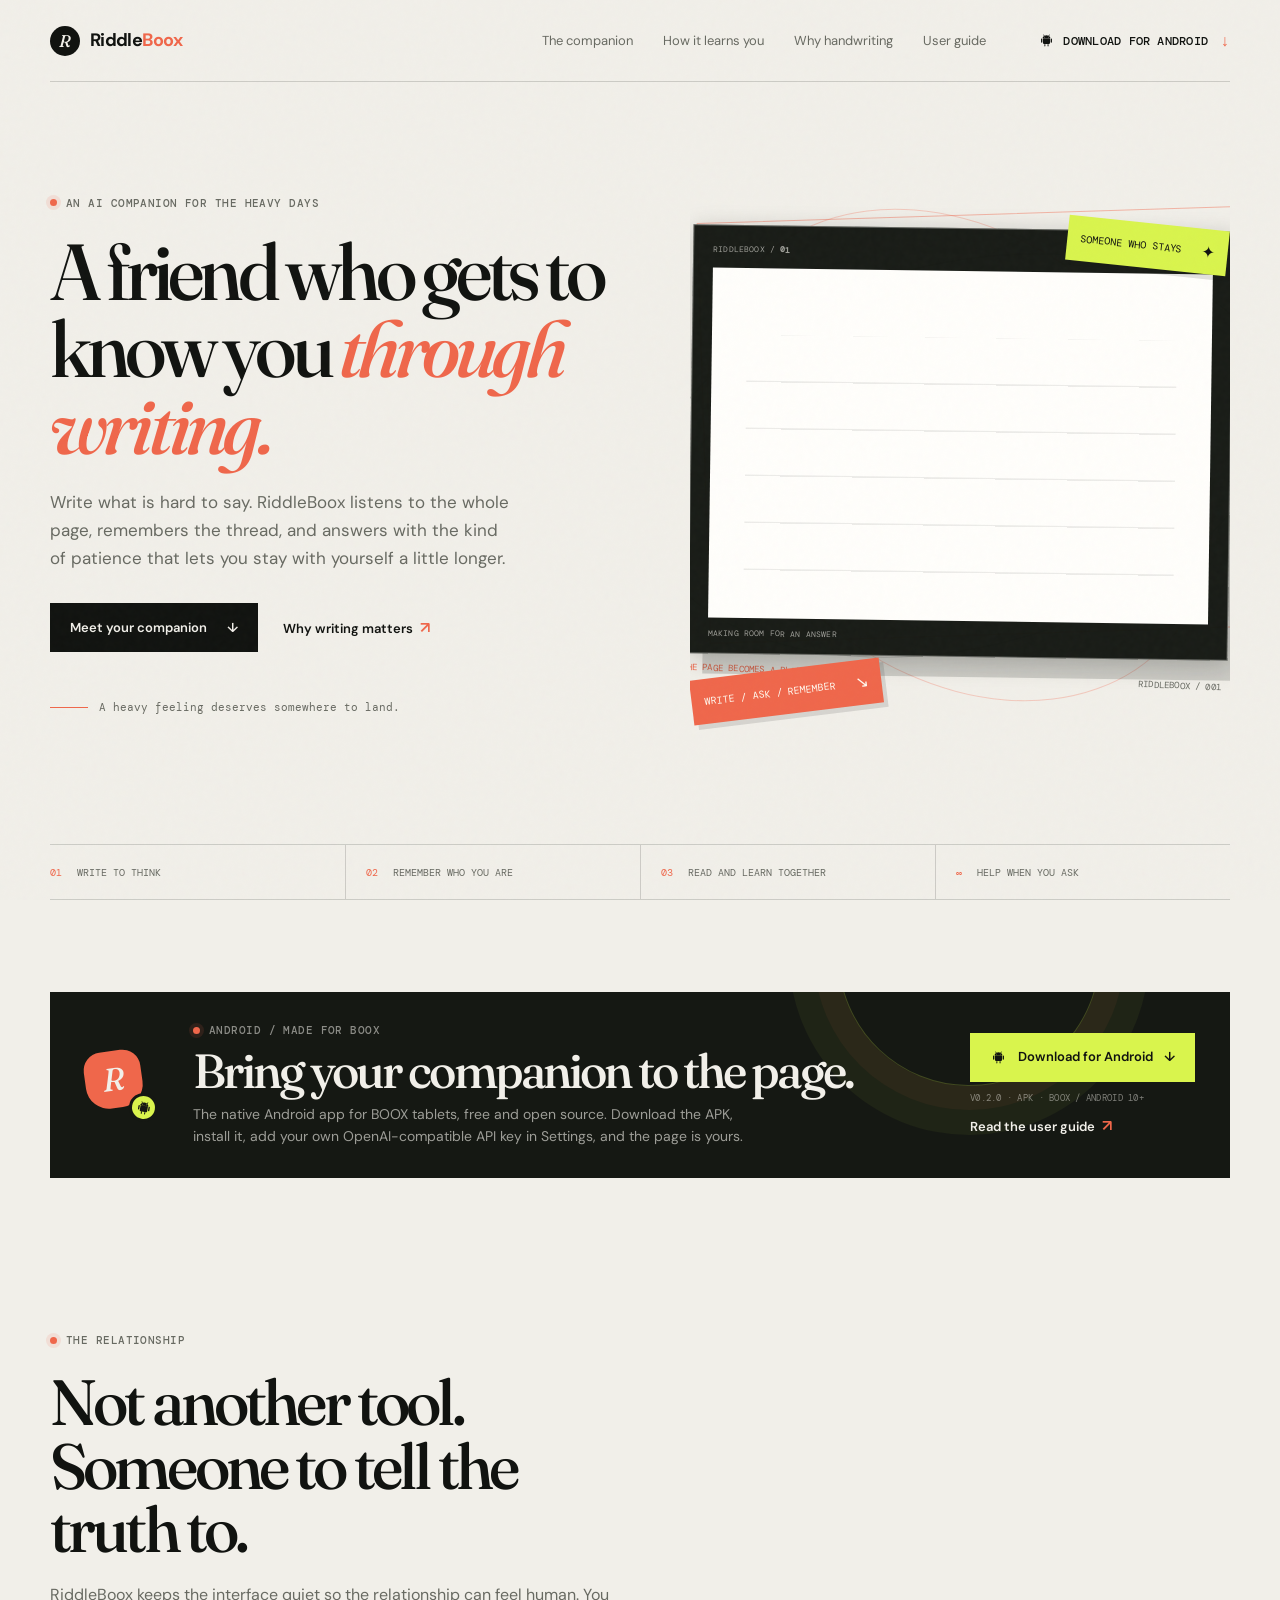
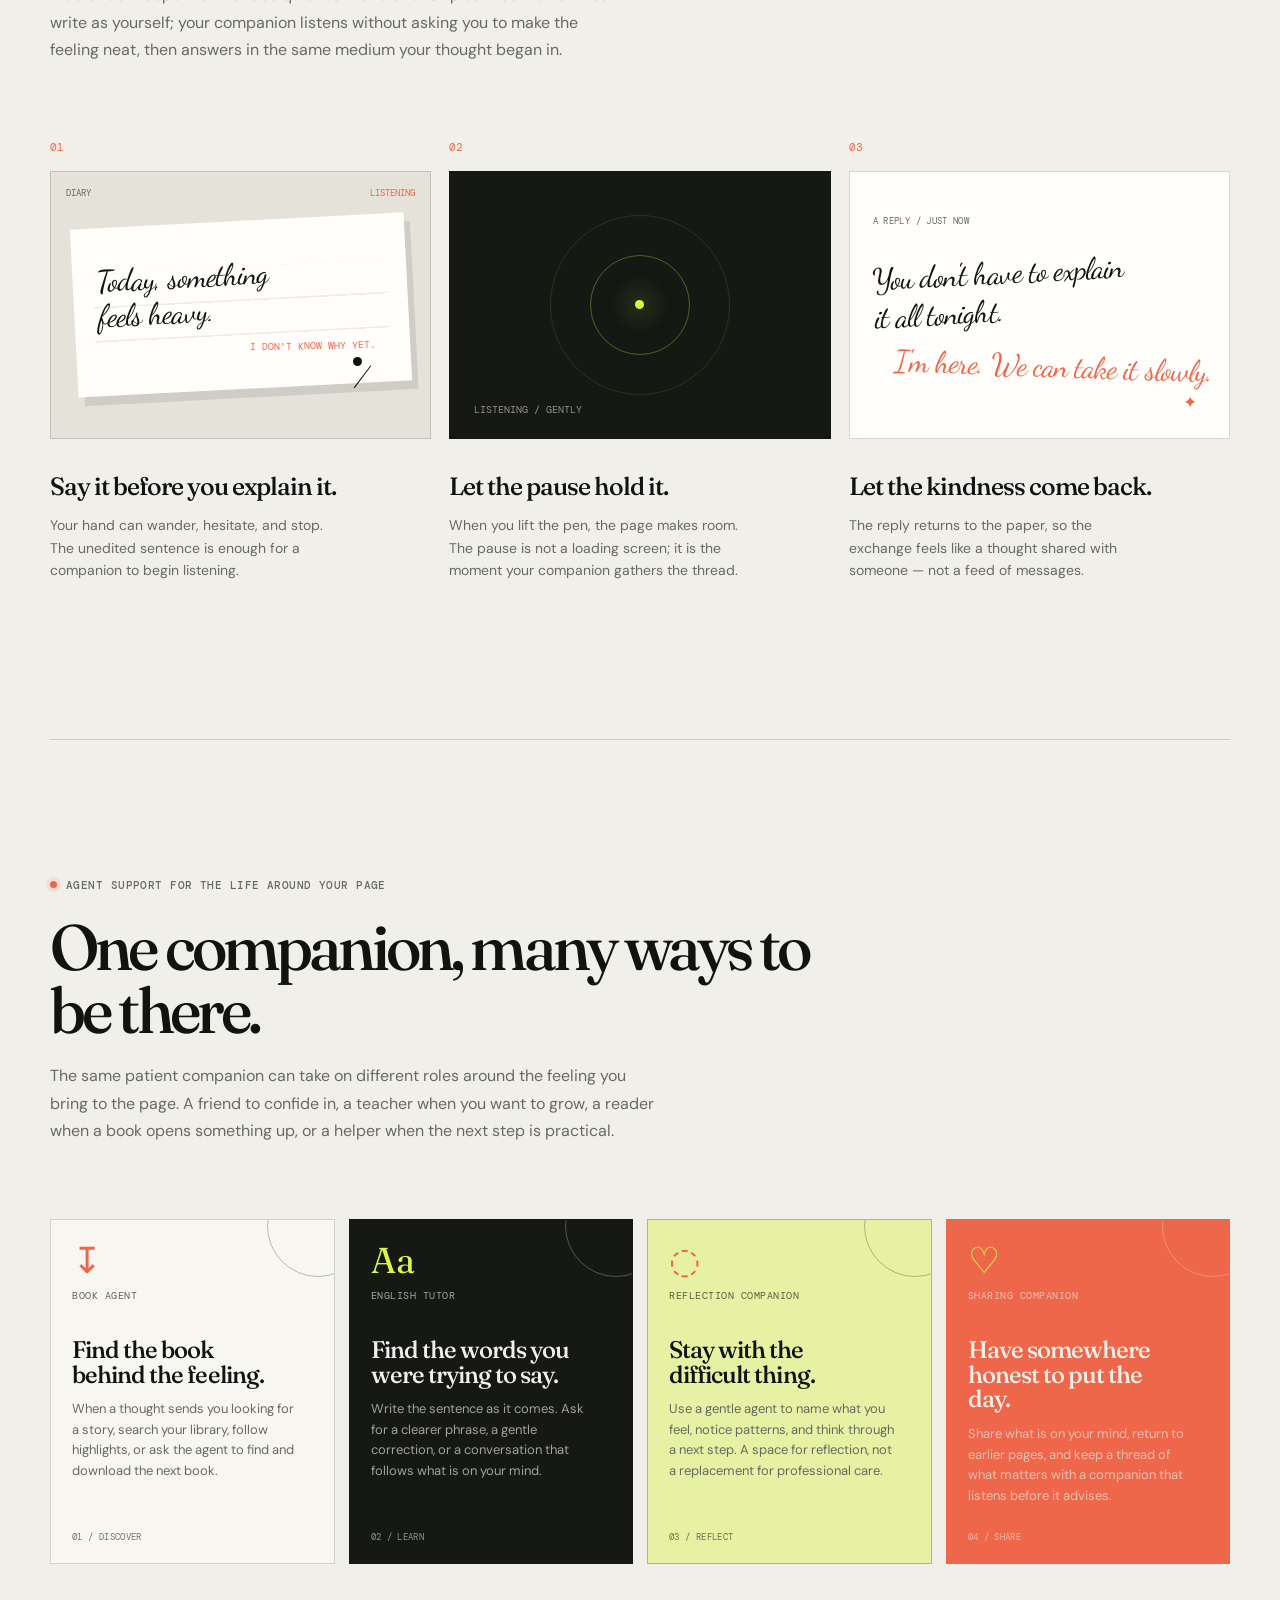
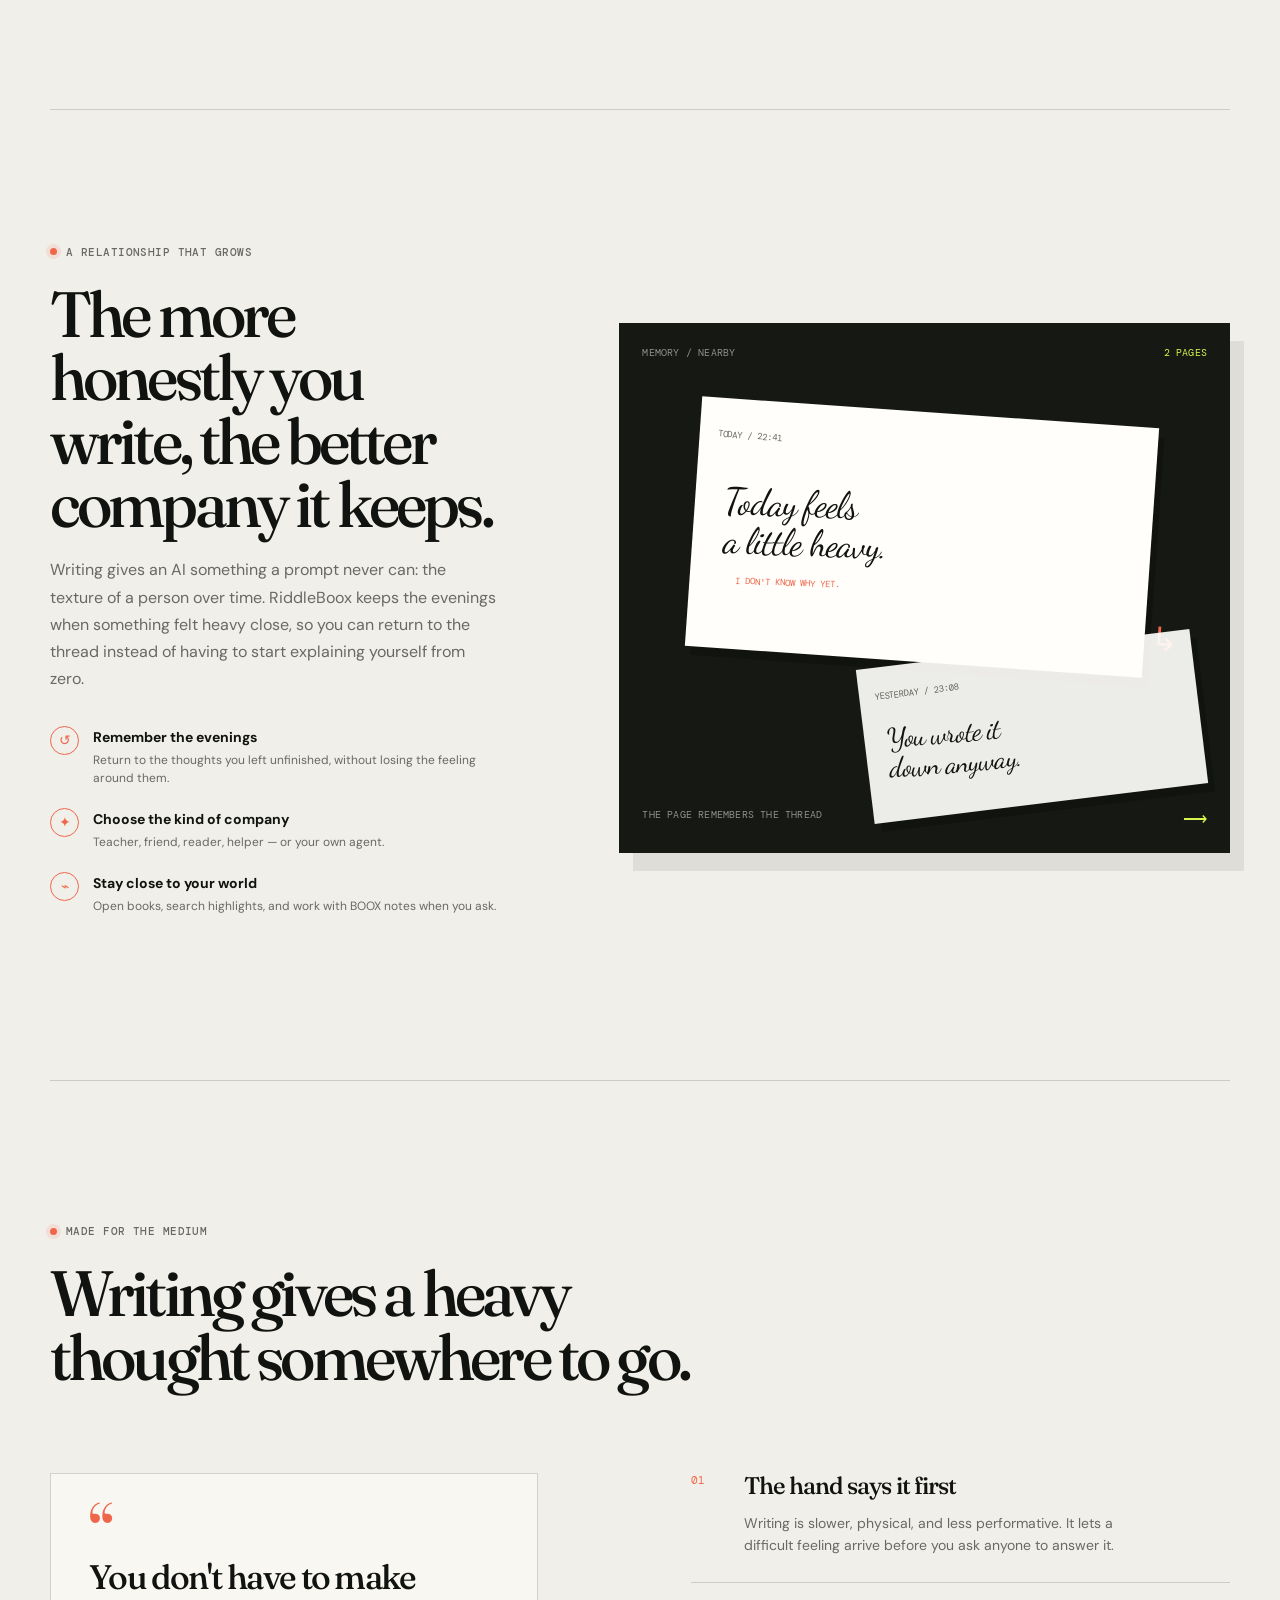
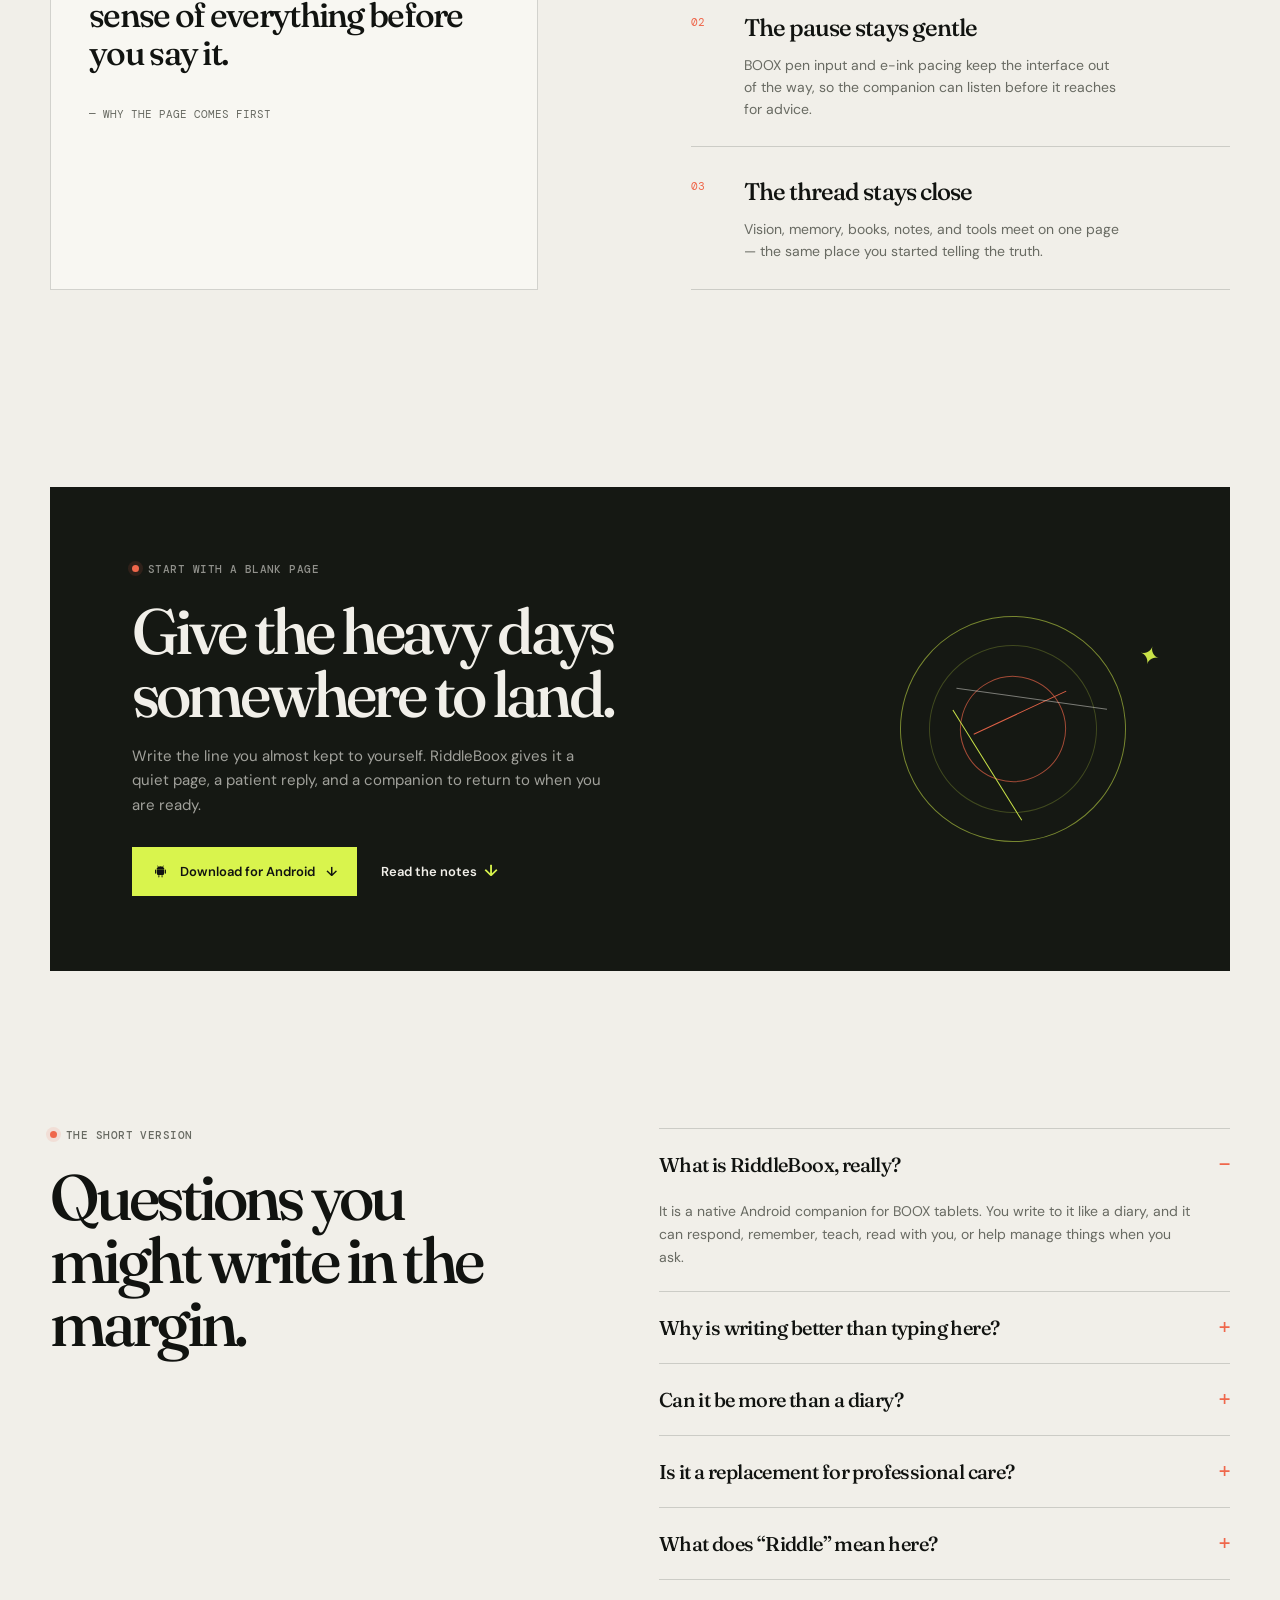
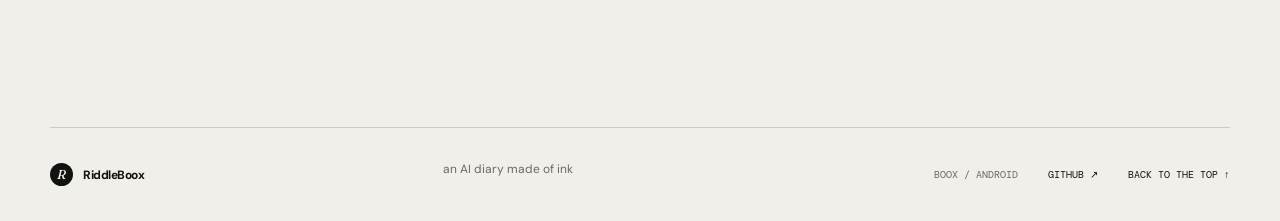
==== pages/index.html @ d43354a3 "feat(pages): wire the v0.2.0 APK download and add an illustrated user guide The landing page's downl" ====
<!doctype html>
<html lang="en">
  <head>
    <meta charset="utf-8" />
    <meta name="viewport" content="width=device-width, initial-scale=1" />
    <meta name="theme-color" content="#f1efe9" />
    <meta
      name="description"
      content="RiddleBoox is an AI companion for BOOX: write what feels heavy, and receive a patient reply in the same handwriting."
    />
    <meta property="og:title" content="RiddleBoox — a companion made of ink" />
    <meta
      property="og:description"
      content="Write what is hard to say. Let your AI companion listen, remember, and answer in the same place your thought began."
    />
    <meta property="og:type" content="website" />
    <title>RiddleBoox — an AI diary made of ink</title>
    <link rel="preconnect" href="https://fonts.googleapis.com" />
    <link rel="preconnect" href="https://fonts.gstatic.com" crossorigin />
    <link
      href="https://fonts.googleapis.com/css2?family=DM+Mono:wght@400;500&family=DM+Sans:wght@400;500;600;700&family=Fraunces:opsz,wght@9..144,500;9..144,600&display=swap"
      rel="stylesheet"
    />
    <link rel="stylesheet" href="styles.css" />
    <script src="script.js" defer></script>
  </head>
  <body>
    <div class="noise" aria-hidden="true"></div>

    <header class="site-header">
      <a class="brand" href="#top" aria-label="RiddleBoox home">
        <span class="brand-mark">R</span>
        <span class="brand-name">Riddle<span>Boox</span></span>
      </a>
      <nav class="nav-links" aria-label="Main navigation">
        <a href="#companion">The companion</a>
        <a href="#inside">How it learns you</a>
        <a href="#boox">Why handwriting</a>
        <a href="guide.html">User guide</a>
      </nav>
      <a class="nav-cta nav-download" href="#download" data-android-download>
        <svg class="android-icon" viewBox="0 0 24 24" aria-hidden="true">
          <path fill="currentColor" d="M8.4 5.7 7.3 3.9l.8-.5 1.1 1.8a6.1 6.1 0 0 1 5.6 0l1.1-1.8.8.5-1.1 1.8a5.7 5.7 0 0 1 2.1 3H6.3a5.7 5.7 0 0 1 2.1-3ZM5.2 9c.5 0 .9.4.9.9v4.2c0 .5-.4.9-.9.9s-.9-.4-.9-.9V9.9c0-.5.4-.9.9-.9Zm13.6 0c.5 0 .9.4.9.9v4.2c0 .5-.4.9-.9.9s-.9-.4-.9-.9V9.9c0-.5.4-.9.9-.9ZM7 9.1h10v6.6c0 .7-.5 1.2-1.2 1.2H8.2c-.7 0-1.2-.5-1.2-1.2V9.1Zm2.1 8.1h1.3v2.2c0 .5-.3.9-.7.9s-.7-.4-.7-.9v-2.2Zm4.5 0h1.3v2.2c0 .5-.3.9-.7.9s-.7-.4-.7-.9v-2.2Z" />
          <circle cx="9.2" cy="7.1" r=".55" fill="var(--paper)" />
          <circle cx="14.8" cy="7.1" r=".55" fill="var(--paper)" />
        </svg>
        Download for Android <span aria-hidden="true">↓</span>
      </a>
    </header>

    <main id="top">
      <section class="hero section-shell">
        <div class="hero-copy reveal">
          <p class="eyebrow"><span class="eyebrow-dot"></span> An AI companion for the heavy days</p>
          <h1>A friend who gets to know you <em>through writing.</em></h1>
          <p class="hero-lede">
            Write what is hard to say. RiddleBoox listens to the whole page, remembers the thread,
            and answers with the kind of patience that lets you stay with yourself a little longer.
          </p>
          <div class="hero-actions">
            <a class="button button-primary" href="#companion">Meet your companion <span aria-hidden="true">↓</span></a>
            <a class="text-link" href="#boox">Why writing matters <span aria-hidden="true">↗</span></a>
          </div>
          <div class="hero-note">
            <span class="line-mark" aria-hidden="true"></span>
            <span>A heavy feeling deserves somewhere to land.</span>
          </div>
        </div>

        <div class="hero-stage hero-stage-image reveal reveal-delay-1" aria-label="A large BOOX page where a companion listens and writes back">
          <div class="stage-orbit orbit-one" aria-hidden="true"></div>
          <div class="stage-orbit orbit-two" aria-hidden="true"></div>
          <figure class="companion-hero-figure">
            <div class="hero-boox-demo" data-state="write" aria-label="Animated RiddleBoox page demonstration">
              <div class="demo-chrome">
                <span>RIDDLEBOOX / <b data-demo-turn>01</b></span>
                <span class="demo-status" data-demo-status>listening</span>
              </div>
              <div class="demo-page">
                <div class="demo-page-lines" aria-hidden="true"></div>
                <div class="demo-dust" aria-hidden="true">
                  <i style="--dust-x: 16%; --dust-y: 37%; --dust-dx: -28px; --dust-dy: -34px; --dust-delay: 0s"></i>
                  <i style="--dust-x: 24%; --dust-y: 49%; --dust-dx: -18px; --dust-dy: 28px; --dust-delay: .08s"></i>
                  <i style="--dust-x: 34%; --dust-y: 30%; --dust-dx: -8px; --dust-dy: -42px; --dust-delay: .16s"></i>
                  <i style="--dust-x: 43%; --dust-y: 55%; --dust-dx: 4px; --dust-dy: 31px; --dust-delay: .04s"></i>
                  <i style="--dust-x: 51%; --dust-y: 35%; --dust-dx: 13px; --dust-dy: -38px; --dust-delay: .2s"></i>
                  <i style="--dust-x: 59%; --dust-y: 52%; --dust-dx: 27px; --dust-dy: 27px; --dust-delay: .1s"></i>
                  <i style="--dust-x: 68%; --dust-y: 32%; --dust-dx: 36px; --dust-dy: -30px; --dust-delay: .24s"></i>
                  <i style="--dust-x: 76%; --dust-y: 47%; --dust-dx: 22px; --dust-dy: 34px; --dust-delay: .14s"></i>
                  <i style="--dust-x: 29%; --dust-y: 67%; --dust-dx: -32px; --dust-dy: 16px; --dust-delay: .22s"></i>
                  <i style="--dust-x: 47%; --dust-y: 70%; --dust-dx: -4px; --dust-dy: 24px; --dust-delay: .3s"></i>
                  <i style="--dust-x: 63%; --dust-y: 68%; --dust-dx: 31px; --dust-dy: 18px; --dust-delay: .18s"></i>
                </div>
                <div class="demo-copy" data-demo-copy aria-live="polite">Today, something feels heavy.</div>
                <span class="demo-cursor" aria-hidden="true"></span>
                <span class="demo-thinking-dot" aria-hidden="true"></span>
              </div>
              <div class="demo-caption" data-demo-caption>write with your pen</div>
            </div>
            <figcaption><span>the page becomes a place to be heard</span><span>RIDDLEBOOX / 001</span></figcaption>
          </figure>
          <div class="floating-note note-top"><span>someone who stays</span><strong>✦</strong></div>
          <div class="floating-note note-bottom"><span>write / ask / remember</span><strong>↘</strong></div>
        </div>
      </section>

      <section class="signal-row section-shell reveal" aria-label="RiddleBoox principles">
        <div><span>01</span> Write to think</div>
        <div><span>02</span> Remember who you are</div>
        <div><span>03</span> Read and learn together</div>
        <div><span>∞</span> Help when you ask</div>
      </section>

      <section class="download-prompt section-shell reveal" id="download">
        <div class="download-mark" aria-hidden="true">
          <span class="download-app-mark">R</span>
          <span class="download-android-mark">
            <svg class="android-icon" viewBox="0 0 24 24">
              <path fill="currentColor" d="M8.4 5.7 7.3 3.9l.8-.5 1.1 1.8a6.1 6.1 0 0 1 5.6 0l1.1-1.8.8.5-1.1 1.8a5.7 5.7 0 0 1 2.1 3H6.3a5.7 5.7 0 0 1 2.1-3ZM5.2 9c.5 0 .9.4.9.9v4.2c0 .5-.4.9-.9.9s-.9-.4-.9-.9V9.9c0-.5.4-.9.9-.9Zm13.6 0c.5 0 .9.4.9.9v4.2c0 .5-.4.9-.9.9s-.9-.4-.9-.9V9.9c0-.5.4-.9.9-.9ZM7 9.1h10v6.6c0 .7-.5 1.2-1.2 1.2H8.2c-.7 0-1.2-.5-1.2-1.2V9.1Zm2.1 8.1h1.3v2.2c0 .5-.3.9-.7.9s-.7-.4-.7-.9v-2.2Zm4.5 0h1.3v2.2c0 .5-.3.9-.7.9s-.7-.4-.7-.9v-2.2Z" />
              <circle cx="9.2" cy="7.1" r=".55" fill="var(--acid)" />
              <circle cx="14.8" cy="7.1" r=".55" fill="var(--acid)" />
            </svg>
          </span>
        </div>
        <div class="download-copy">
          <p class="eyebrow"><span class="eyebrow-dot"></span> Android / made for BOOX</p>
          <h2>Bring your companion to the page.</h2>
          <p>The native Android app for BOOX tablets, free and open source. Download the APK, install it, add your own OpenAI-compatible API key in Settings, and the page is yours.</p>
        </div>
        <div class="download-actions">
          <a class="button button-download is-pending" href="#download" data-android-download aria-describedby="download-note">
            <svg class="android-icon" viewBox="0 0 24 24" aria-hidden="true">
              <path fill="currentColor" d="M8.4 5.7 7.3 3.9l.8-.5 1.1 1.8a6.1 6.1 0 0 1 5.6 0l1.1-1.8.8.5-1.1 1.8a5.7 5.7 0 0 1 2.1 3H6.3a5.7 5.7 0 0 1 2.1-3ZM5.2 9c.5 0 .9.4.9.9v4.2c0 .5-.4.9-.9.9s-.9-.4-.9-.9V9.9c0-.5.4-.9.9-.9Zm13.6 0c.5 0 .9.4.9.9v4.2c0 .5-.4.9-.9.9s-.9-.4-.9-.9V9.9c0-.5.4-.9.9-.9ZM7 9.1h10v6.6c0 .7-.5 1.2-1.2 1.2H8.2c-.7 0-1.2-.5-1.2-1.2V9.1Zm2.1 8.1h1.3v2.2c0 .5-.3.9-.7.9s-.7-.4-.7-.9v-2.2Zm4.5 0h1.3v2.2c0 .5-.3.9-.7.9s-.7-.4-.7-.9v-2.2Z" />
              <circle cx="9.2" cy="7.1" r=".55" fill="var(--acid)" />
              <circle cx="14.8" cy="7.1" r=".55" fill="var(--acid)" />
            </svg>
            Download for Android <span aria-hidden="true">↓</span>
          </a>
          <span class="download-note" id="download-note">v0.2.0 · APK · BOOX / Android 10+</span>
          <a class="text-link" href="guide.html">Read the user guide <span aria-hidden="true">↗</span></a>
        </div>
      </section>

      <section class="ritual section-shell" id="ritual">
        <div class="section-intro reveal">
          <p class="eyebrow"><span class="eyebrow-dot"></span> The relationship</p>
          <h2>Not another tool. Someone to tell the truth to.</h2>
          <p>
            RiddleBoox keeps the interface quiet so the relationship can feel human. You write as
            yourself; your companion listens without asking you to make the feeling neat, then
            answers in the same medium your thought began in.
          </p>
        </div>

        <div class="ritual-grid">
          <article class="ritual-card reveal">
            <div class="card-number">01</div>
            <div class="card-visual card-visual-write">
              <div class="tiny-chrome"><span>diary</span><span>listening</span></div>
              <div class="sample-page sample-page-write">
                <span class="sample-script">Today, something<br />feels heavy.</span>
                <span class="sample-note">I don't know why yet.</span>
              </div>
              <span class="ink-cursor" aria-hidden="true"></span>
            </div>
            <h3>Say it before you explain it.</h3>
            <p>Your hand can wander, hesitate, and stop. The unedited sentence is enough for a companion to begin listening.</p>
          </article>

          <article class="ritual-card reveal reveal-delay-1">
            <div class="card-number">02</div>
            <div class="card-visual card-visual-think">
              <div class="pulse-dot"></div>
              <div class="pulse-ring ring-a"></div>
              <div class="pulse-ring ring-b"></div>
              <span class="thinking-label">listening / gently</span>
            </div>
            <h3>Let the pause hold it.</h3>
            <p>When you lift the pen, the page makes room. The pause is not a loading screen; it is the moment your companion gathers the thread.</p>
          </article>

          <article class="ritual-card reveal reveal-delay-2">
            <div class="card-number">03</div>
            <div class="card-visual card-visual-reply">
              <div class="reply-meta">a reply / just now</div>
              <div class="reply-line reply-line-a">You don't have to explain<br />it all tonight.</div>
              <div class="reply-line reply-line-b">I'm here. We can take it slowly.</div>
              <span class="reply-pencil" aria-hidden="true">✦</span>
            </div>
            <h3>Let the kindness come back.</h3>
            <p>The reply returns to the paper, so the exchange feels like a thought shared with someone — not a feed of messages.</p>
          </article>
        </div>
      </section>

      <section class="companion section-shell" id="companion">
        <div class="section-intro reveal">
          <p class="eyebrow"><span class="eyebrow-dot"></span> Agent support for the life around your page</p>
          <h2>One companion, many ways to be there.</h2>
          <p>
            The same patient companion can take on different roles around the feeling you bring to
            the page. A friend to confide in, a teacher when you want to grow, a reader when a book
            opens something up, or a helper when the next step is practical.
          </p>
        </div>
        <div class="companion-grid">
          <article class="companion-card companion-card-teacher reveal">
            <div class="companion-symbol">↧</div>
            <p class="companion-role">Book agent</p>
            <h3>Find the book behind the feeling.</h3>
            <p>When a thought sends you looking for a story, search your library, follow highlights, or ask the agent to find and download the next book.</p>
            <span class="companion-index">01 / discover</span>
          </article>
          <article class="companion-card companion-card-friend reveal reveal-delay-1">
            <div class="companion-symbol">Aa</div>
            <p class="companion-role">English tutor</p>
            <h3>Find the words you were trying to say.</h3>
            <p>Write the sentence as it comes. Ask for a clearer phrase, a gentle correction, or a conversation that follows what is on your mind.</p>
            <span class="companion-index">02 / learn</span>
          </article>
          <article class="companion-card companion-card-reader reveal reveal-delay-2">
            <div class="companion-symbol">◌</div>
            <p class="companion-role">Reflection companion</p>
            <h3>Stay with the difficult thing.</h3>
            <p>Use a gentle agent to name what you feel, notice patterns, and think through a next step. A space for reflection, not a replacement for professional care.</p>
            <span class="companion-index">03 / reflect</span>
          </article>
          <article class="companion-card companion-card-operator reveal reveal-delay-1">
            <div class="companion-symbol">♡</div>
            <p class="companion-role">Sharing companion</p>
            <h3>Have somewhere honest to put the day.</h3>
            <p>Share what is on your mind, return to earlier pages, and keep a thread of what matters with a companion that listens before it advises.</p>
            <span class="companion-index">04 / share</span>
          </article>
        </div>
      </section>

      <section class="inside section-shell" id="inside">
        <div class="inside-copy reveal">
          <p class="eyebrow"><span class="eyebrow-dot"></span> A relationship that grows</p>
          <h2>The more honestly you write, the better company it keeps.</h2>
          <p>
            Writing gives an AI something a prompt never can: the texture of a person over time.
            RiddleBoox keeps the evenings when something felt heavy close, so you can return to the
            thread instead of having to start explaining yourself from zero.
          </p>
          <div class="feature-list">
            <div class="feature-item">
              <span class="feature-icon">↺</span>
              <div><strong>Remember the evenings</strong><span>Return to the thoughts you left unfinished, without losing the feeling around them.</span></div>
            </div>
            <div class="feature-item">
              <span class="feature-icon">✦</span>
              <div><strong>Choose the kind of company</strong><span>Teacher, friend, reader, helper — or your own agent.</span></div>
            </div>
            <div class="feature-item">
              <span class="feature-icon">⌁</span>
              <div><strong>Stay close to your world</strong><span>Open books, search highlights, and work with BOOX notes when you ask.</span></div>
            </div>
          </div>
        </div>

        <div class="memory-card reveal reveal-delay-1">
          <div class="memory-header">
            <span>memory / nearby</span>
            <span class="memory-status">2 pages</span>
          </div>
          <div class="memory-page memory-page-main">
            <span class="page-index">today / 22:41</span>
            <div class="memory-script memory-script-main">Today feels<br />a little heavy.</div>
            <div class="memory-note">I don't know why yet.</div>
            <span class="memory-arrow">↳</span>
          </div>
          <div class="memory-page memory-page-small">
            <span class="page-index">yesterday / 23:08</span>
            <div class="memory-script memory-script-small">You wrote it<br />down anyway.</div>
          </div>
          <div class="memory-foot"><span>the page remembers the thread</span><span>⟶</span></div>
        </div>
      </section>

      <section class="boox section-shell" id="boox">
        <div class="boox-heading reveal">
          <p class="eyebrow"><span class="eyebrow-dot"></span> Made for the medium</p>
          <h2>Writing gives a heavy thought somewhere to go.</h2>
        </div>
        <div class="boox-layout">
          <div class="boox-quote reveal">
            <div class="quote-mark">“</div>
            <blockquote>You don't have to make sense of everything before you say it.</blockquote>
            <div class="quote-signature">— why the page comes first</div>
          </div>
          <div class="boox-points reveal reveal-delay-1">
            <div class="boox-point"><span>01</span><div><h3>The hand says it first</h3><p>Writing is slower, physical, and less performative. It lets a difficult feeling arrive before you ask anyone to answer it.</p></div></div>
            <div class="boox-point"><span>02</span><div><h3>The pause stays gentle</h3><p>BOOX pen input and e-ink pacing keep the interface out of the way, so the companion can listen before it reaches for advice.</p></div></div>
            <div class="boox-point"><span>03</span><div><h3>The thread stays close</h3><p>Vision, memory, books, notes, and tools meet on one page — the same place you started telling the truth.</p></div></div>
          </div>
        </div>
      </section>

      <section class="start section-shell" id="start">
        <div class="start-panel reveal">
          <div class="start-copy">
            <p class="eyebrow eyebrow-light"><span class="eyebrow-dot"></span> Start with a blank page</p>
            <h2>Give the heavy days somewhere to land.</h2>
            <p>Write the line you almost kept to yourself. RiddleBoox gives it a quiet page, a patient reply, and a companion to return to when you are ready.</p>
            <div class="start-actions">
              <a class="button button-light button-download" href="#download" data-android-download>
                <svg class="android-icon" viewBox="0 0 24 24" aria-hidden="true">
                  <path fill="currentColor" d="M8.4 5.7 7.3 3.9l.8-.5 1.1 1.8a6.1 6.1 0 0 1 5.6 0l1.1-1.8.8.5-1.1 1.8a5.7 5.7 0 0 1 2.1 3H6.3a5.7 5.7 0 0 1 2.1-3ZM5.2 9c.5 0 .9.4.9.9v4.2c0 .5-.4.9-.9.9s-.9-.4-.9-.9V9.9c0-.5.4-.9.9-.9Zm13.6 0c.5 0 .9.4.9.9v4.2c0 .5-.4.9-.9.9s-.9-.4-.9-.9V9.9c0-.5.4-.9.9-.9ZM7 9.1h10v6.6c0 .7-.5 1.2-1.2 1.2H8.2c-.7 0-1.2-.5-1.2-1.2V9.1Zm2.1 8.1h1.3v2.2c0 .5-.3.9-.7.9s-.7-.4-.7-.9v-2.2Zm4.5 0h1.3v2.2c0 .5-.3.9-.7.9s-.7-.4-.7-.9v-2.2Z" />
                  <circle cx="9.2" cy="7.1" r=".55" fill="var(--ink)" />
                  <circle cx="14.8" cy="7.1" r=".55" fill="var(--ink)" />
                </svg>
                Download for Android <span aria-hidden="true">↓</span>
              </a>
              <a class="light-link" href="#faq">Read the notes <span aria-hidden="true">↓</span></a>
            </div>
          </div>
          <div class="start-glyph" aria-hidden="true">
            <span class="glyph-circle"></span>
            <span class="glyph-line glyph-line-1"></span>
            <span class="glyph-line glyph-line-2"></span>
            <span class="glyph-line glyph-line-3"></span>
            <span class="glyph-star">✦</span>
          </div>
        </div>
      </section>

      <section class="faq section-shell" id="faq">
        <div class="section-intro reveal">
          <p class="eyebrow"><span class="eyebrow-dot"></span> The short version</p>
          <h2>Questions you might write in the margin.</h2>
        </div>
        <div class="faq-list reveal reveal-delay-1">
          <details open>
            <summary>What is RiddleBoox, really?</summary>
            <p>It is a native Android companion for BOOX tablets. You write to it like a diary, and it can respond, remember, teach, read with you, or help manage things when you ask.</p>
          </details>
          <details>
            <summary>Why is writing better than typing here?</summary>
            <p>Because writing is not only a way to enter words. It slows attention down, makes room for uncertainty, and shows more of how a thought is forming. That is the kind of context a companion can understand.</p>
          </details>
          <details>
            <summary>Can it be more than a diary?</summary>
            <p>Yes. Different agents can take on different roles, and the app can work with your books, highlights, BOOX notes, and workspace — including finding and downloading a book when you ask. The page stays the same; the kind of help changes with the moment.</p>
          </details>
          <details>
            <summary>Is it a replacement for professional care?</summary>
            <p>No. RiddleBoox can be a gentle space to reflect, name a feeling, and think through a next step, but it is not a therapist, crisis service, or replacement for professional mental-health care.</p>
          </details>
          <details>
            <summary>What does “Riddle” mean here?</summary>
            <p>RiddleBoox is a BOOX project inspired by Riddle’s ink-first diary idea and Inka’s native Android approach. It is its own companion, built around the belief that the page should come before the prompt.</p>
          </details>
        </div>
      </section>
    </main>

    <footer class="site-footer section-shell">
      <div class="footer-brand"><span class="brand-mark">R</span><span>RiddleBoox</span></div>
      <p>an AI diary made of ink</p>
      <div class="footer-right"><span>BOOX / ANDROID</span><a href="https://github.com/nguyenvanduocit/RiddleBoox">GitHub ↗</a><a href="#top">Back to the top ↑</a></div>
    </footer>
  </body>
</html>
---- pages/styles.css ----
:root {
  --paper: #f1efe9;
  --paper-deep: #e6e2d9;
  --ink: #111310;
  --muted: #686a62;
  --line: rgba(17, 19, 16, 0.16);
  --soft-line: rgba(17, 19, 16, 0.08);
  --acid: #d9f44d;
  --tomato: #ef674b;
  --night: #151813;
  --serif: "Fraunces", Georgia, serif;
  --sans: "DM Sans", -apple-system, BlinkMacSystemFont, "Segoe UI", sans-serif;
  --mono: "DM Mono", "SFMono-Regular", Consolas, monospace;
}

@font-face {
  font-family: "RiddleScript";
  src: url("DancingScript.ttf") format("truetype");
  font-style: normal;
  font-weight: 400 700;
  font-display: swap;
}

* { box-sizing: border-box; }
html { scroll-behavior: smooth; }
body {
  margin: 0;
  color: var(--ink);
  background: var(--paper);
  font-family: var(--sans);
  line-height: 1.5;
  overflow-x: hidden;
}
a { color: inherit; text-decoration: none; }
img { display: block; max-width: 100%; }
.noise {
  position: fixed;
  inset: 0;
  pointer-events: none;
  opacity: .038;
  z-index: 10;
  background-image: url("data:image/svg+xml,%3Csvg viewBox='0 0 180 180' xmlns='http://www.w3.org/2000/svg'%3E%3Cfilter id='n'%3E%3CfeTurbulence type='fractalNoise' baseFrequency='.8' numOctaves='3' stitchTiles='stitch'/%3E%3C/filter%3E%3Crect width='100%25' height='100%25' filter='url(%23n)' opacity='.6'/%3E%3C/svg%3E");
}
.section-shell, .site-header { width: min(1180px, calc(100% - 64px)); margin-inline: auto; }
.site-header {
  height: 82px;
  display: flex;
  align-items: center;
  justify-content: space-between;
  gap: 28px;
  border-bottom: 1px solid var(--line);
  position: relative;
  z-index: 11;
}
.brand, .footer-brand { display: inline-flex; align-items: center; gap: 10px; font-weight: 700; letter-spacing: -.04em; }
.brand-mark {
  display: grid;
  width: 30px;
  height: 30px;
  place-items: center;
  color: var(--paper);
  background: var(--ink);
  border-radius: 50%;
  font-family: var(--serif);
  font-size: 17px;
  font-weight: 500;
  font-style: italic;
}
.brand-name { font-size: 18px; }
.brand-name span { color: var(--tomato); }
.nav-links { display: flex; gap: 30px; margin-left: auto; margin-right: 24px; font-size: 13px; color: var(--muted); }
.nav-links a, .nav-cta, .text-link, .light-link { transition: color .2s ease; }
.nav-links a:hover, .nav-cta:hover, .text-link:hover, .light-link:hover { color: var(--tomato); }
.nav-cta { font: 500 12px var(--mono); text-transform: uppercase; letter-spacing: .02em; }
.nav-download { display: inline-flex; align-items: center; gap: 8px; }
.android-icon { width: 17px; height: 17px; display: block; flex: 0 0 auto; }
.nav-cta span, .text-link span, .light-link span { color: var(--tomato); font-size: 16px; margin-left: 4px; }
.hero { min-height: 690px; display: grid; grid-template-columns: minmax(0, 1fr) minmax(0, .94fr); align-items: center; gap: 66px; padding-top: 58px; padding-bottom: 74px; }
.eyebrow { display: flex; align-items: center; gap: 9px; margin: 0 0 23px; color: var(--muted); font: 500 11px var(--mono); letter-spacing: .04em; text-transform: uppercase; }
.eyebrow-dot { width: 7px; height: 7px; display: inline-block; border-radius: 50%; background: var(--tomato); box-shadow: 0 0 0 4px rgba(239,103,75,.12); }
h1, h2, h3, p { margin-top: 0; }
h1, h2 { font-family: var(--serif); font-weight: 500; letter-spacing: -.06em; }
h1 { max-width: 620px; margin-bottom: 24px; font-size: clamp(54px, 6.2vw, 84px); line-height: .97; }
h1 em { color: var(--tomato); font-style: italic; }
.hero-lede { max-width: 465px; margin-bottom: 31px; color: var(--muted); font-size: 17px; line-height: 1.65; }
.hero-actions, .start-actions { display: flex; align-items: center; gap: 25px; }
.button { display: inline-flex; align-items: center; gap: 20px; min-height: 49px; padding: 0 19px; font-size: 13px; font-weight: 600; border: 1px solid var(--ink); transition: transform .2s ease, background .2s ease, color .2s ease; }
.button:hover { transform: translateY(-3px); }
.button-primary { color: var(--paper); background: var(--ink); }
.button-primary:hover { background: var(--tomato); border-color: var(--tomato); }
.button-light { color: var(--ink); background: var(--acid); border-color: var(--acid); }
.button-light:hover { background: var(--paper); border-color: var(--paper); }
.text-link, .light-link { font-size: 13px; font-weight: 600; }
.hero-note { display: flex; align-items: center; gap: 11px; margin-top: 48px; color: var(--muted); font: 11px var(--mono); }
.line-mark { width: 38px; height: 1px; background: var(--tomato); }
.hero-stage { min-width: 0; min-height: 610px; display: grid; place-items: center; position: relative; overflow: hidden; }
.hero-stage-image { min-height: 630px; }
.companion-hero-figure { width: min(680px, 100%); max-width: 100%; min-width: 0; margin: 0; position: relative; z-index: 2; transform: rotate(2.2deg); }
.companion-hero-figure::after { content: ""; position: absolute; inset: -14px -12px 48px 12px; border: 1px solid rgba(239,103,75,.44); z-index: -1; transform: rotate(-4deg); }
.hero-boox-demo { width: 100%; min-width: 0; padding: 18px 19px 15px; position: relative; color: var(--paper); background: rgba(21,24,19,.98); border: 1px solid rgba(241,239,233,.34); box-shadow: 15px 20px 0 rgba(17,19,16,.16), 2px 5px 24px rgba(17,19,16,.22); transform: rotate(-1.4deg); z-index: 3; }
.demo-chrome, .demo-caption { display: flex; align-items: center; justify-content: space-between; gap: 12px; font: 8px var(--mono); letter-spacing: .02em; text-transform: uppercase; }
.demo-chrome { color: rgba(241,239,233,.62); }
.demo-status { color: var(--acid); }
.demo-page { width: 100%; min-width: 0; min-height: 350px; margin-top: 14px; padding: 35px 45px; position: relative; overflow: hidden; color: var(--ink); background: #fffefb; contain: layout paint; }
.demo-page::before { content: ""; position: absolute; inset: 15%; z-index: 0; pointer-events: none; background: radial-gradient(circle, rgba(217,244,77,.28), rgba(239,103,75,.08) 28%, transparent 67%); opacity: 0; transform: scale(.7); }
.demo-page::after { content: ""; position: absolute; inset: 0; pointer-events: none; background: linear-gradient(115deg, transparent 0 45%, rgba(239,103,75,.08) 50%, transparent 55%); transform: translateX(-115%); }
.demo-page-lines { position: absolute; inset: 19% 7% 11%; z-index: 0; background: repeating-linear-gradient(to bottom, transparent 0 45px, rgba(17,19,16,.08) 46px 47px); }
.demo-copy { display: grid; width: 100%; min-width: 0; min-height: 118px; gap: 7px; position: relative; z-index: 1; margin-top: 17%; font: 400 clamp(32px, 3.4vw, 52px)/1.06 "RiddleScript", cursive; letter-spacing: -.03em; }
.demo-line { display: block; white-space: nowrap; }
.demo-word { display: inline-block; opacity: 0; transform: translateY(10px) rotate(1deg); filter: blur(1.5px); }
.demo-word + .demo-word { margin-left: .14em; }
.demo-dust { position: absolute; inset: 15% 8%; z-index: 3; pointer-events: none; opacity: 0; }
.demo-dust::before { content: ""; position: absolute; inset: 24% 10%; border-radius: 50%; background: radial-gradient(ellipse, rgba(17,19,16,.16), rgba(239,103,75,.08) 36%, transparent 72%); filter: blur(14px); opacity: 0; transform: scale(.72); }
.demo-dust i { width: 5px; height: 5px; position: absolute; left: var(--dust-x); top: var(--dust-y); border-radius: 50%; background: var(--acid); box-shadow: 0 0 9px rgba(217,244,77,.9), 0 0 18px rgba(239,103,75,.35); }
.demo-dust i:nth-child(3n) { background: var(--tomato); box-shadow: 0 0 9px rgba(239,103,75,.75), 0 0 18px rgba(239,103,75,.32); }
.demo-dust i:nth-child(4n) { width: 3px; height: 8px; border-radius: 1px; transform: rotate(45deg); }
.demo-cursor { position: absolute; left: 19%; top: 28%; z-index: 4; width: 10px; height: 42px; border: 1px solid rgba(17,19,16,.75); border-radius: 6px 6px 3px 3px; background: linear-gradient(90deg, #363a32 0%, #111310 38%, #54584e 68%, #171913 100%); box-shadow: 2px 3px 5px rgba(17,19,16,.24); opacity: 0; transform-origin: 50% 88%; }
.demo-cursor::before { content: ""; position: absolute; left: 1px; bottom: -9px; width: 0; height: 0; border-right: 4px solid transparent; border-left: 4px solid transparent; border-top: 10px solid #111310; filter: drop-shadow(1px 2px 1px rgba(17,19,16,.24)); }
.demo-cursor::after { content: ""; position: absolute; top: 7px; left: 2px; width: 2px; height: 23px; border-radius: 2px; background: rgba(241,239,233,.42); }
.demo-thinking-dot { position: absolute; left: 50%; top: 50%; z-index: 2; width: 8px; height: 8px; border-radius: 50%; background: var(--tomato); opacity: 0; box-shadow: 0 0 0 7px rgba(239,103,75,.12), 0 0 0 16px rgba(239,103,75,.06); }
.demo-caption { display: block; margin-top: 10px; color: rgba(241,239,233,.62); }
.hero-boox-demo[data-state="write"] .demo-word, .hero-boox-demo[data-state="reply"] .demo-word { animation: demoWordIn .48s cubic-bezier(.2,.8,.2,1) both; animation-delay: var(--word-delay); }
.hero-boox-demo[data-state="reply"] .demo-word { animation-delay: calc(.38s + var(--word-delay)); }
.hero-boox-demo[data-state="write"] .demo-cursor { opacity: 1; animation: demoCursor 2.9s ease-in-out both; }
.hero-boox-demo[data-state="dissolve"] .demo-word { opacity: 1; animation: demoWordOut .72s ease both; animation-delay: calc(var(--word-index) * .07s); }
.hero-boox-demo[data-state="dissolve"] .demo-page::after { animation: demoSweep 1.1s ease both; }
.hero-boox-demo[data-state="dissolve"] .demo-dust { opacity: 1; }
.hero-boox-demo[data-state="dissolve"] .demo-dust::before { animation: dustCloud 1.1s ease-out both; }
.hero-boox-demo[data-state="dissolve"] .demo-dust i { animation: dustBurst 1.1s var(--dust-delay) ease-out both; }
.hero-boox-demo[data-state="think"] .demo-word { opacity: 0; }
.hero-boox-demo[data-state="think"] .demo-thinking-dot { opacity: 1; animation: demoPulse 1.1s ease-in-out infinite; }
.hero-boox-demo[data-state="reply"] .demo-page::before { animation: pageGlow 1.7s .1s ease-out both; }
.hero-boox-demo[data-state="reply"] .demo-dust { opacity: 1; }
.hero-boox-demo[data-state="reply"] .demo-dust i { animation: dustGather 1.7s var(--dust-delay) ease-in both; }
.hero-boox-demo[data-state="pause"] .demo-copy { opacity: 0; }
.hero-boox-demo[data-state="linger"] .demo-word { animation: demoWordIn .48s cubic-bezier(.2,.8,.2,1) both; animation-delay: calc(.3s + var(--word-index) * .16s); }
.hero-boox-demo[data-state="linger"] .demo-page::before { animation: pageGlow 1.55s .08s ease-out both; }
.hero-boox-demo[data-state="linger"] .demo-dust { opacity: 1; }
.hero-boox-demo[data-state="linger"] .demo-dust i { animation: dustGather 1.55s var(--dust-delay) ease-in both; }
.hero-boox-demo[data-state="linger"] .demo-word { opacity: 1; transform: none; filter: none; }
.companion-hero-figure figcaption { display: flex; justify-content: space-between; gap: 15px; padding-top: 14px; color: var(--muted); font: 9px var(--mono); letter-spacing: .02em; text-transform: uppercase; }
.companion-hero-figure figcaption span:first-child { color: var(--tomato); }
.stage-orbit { position: absolute; border: 1px solid var(--line); border-radius: 50%; transform: rotate(-14deg); }
.orbit-one { width: 640px; height: 385px; }
.orbit-two { width: 560px; height: 430px; transform: rotate(42deg); border-color: rgba(239,103,75,.28); }
.hero-paper { position: relative; width: min(430px, 82%); padding: 27px 28px 21px; background: #fffefb; border: 1px solid rgba(17,19,16,.18); transform: rotate(4.5deg); z-index: 2; }
.paper-shadow { box-shadow: 15px 20px 0 rgba(17,19,16,.07), 3px 5px 18px rgba(17,19,16,.08); }
.paper-topline, .paper-footer, .memory-header, .memory-foot { display: flex; justify-content: space-between; gap: 12px; font: 10px var(--mono); letter-spacing: .02em; text-transform: uppercase; }
.paper-topline { color: var(--muted); }
.live-state { color: var(--tomato); }
.live-state i { display: inline-block; width: 6px; height: 6px; margin-right: 5px; border-radius: 50%; background: var(--tomato); animation: blink 1.8s ease-in-out infinite; }
.paper-rule { height: 1px; margin: 19px 0 31px; background: var(--soft-line); }
.paper-prompt { margin-bottom: 22px; font-family: var(--serif); font-size: 38px; line-height: .95; letter-spacing: -.05em; }
.hero-paper img { width: 100%; margin-left: -2px; mix-blend-mode: multiply; }
.paper-caption { margin-top: 27px; padding-left: 15px; border-left: 1px solid var(--tomato); color: var(--muted); font: 11px/1.4 var(--mono); }
.paper-footer { margin-top: 37px; color: var(--muted); }
.floating-note { position: absolute; display: flex; align-items: center; justify-content: space-between; gap: 20px; padding: 12px 13px; background: var(--acid); color: var(--ink); font: 10px var(--mono); text-transform: uppercase; z-index: 3; box-shadow: 4px 5px 0 rgba(17,19,16,.12); }
.floating-note strong { font-size: 16px; font-weight: 400; }
.note-top { top: 83px; right: 2px; transform: rotate(6deg); }
.note-bottom { bottom: 56px; left: 1px; background: var(--tomato); color: #fffaf0; transform: rotate(-7deg); }
.signal-row { display: grid; grid-template-columns: repeat(4, 1fr); border-top: 1px solid var(--line); border-bottom: 1px solid var(--line); }
.signal-row div { padding: 21px 16px 20px 0; color: var(--muted); font: 10px var(--mono); text-transform: uppercase; }
.signal-row div + div { padding-left: 20px; border-left: 1px solid var(--line); }
.signal-row span { margin-right: 9px; color: var(--tomato); }
.download-prompt { display: grid; grid-template-columns: 78px minmax(0, 1fr) auto; align-items: center; gap: 30px; margin-top: 92px; padding: 31px 35px; position: relative; overflow: hidden; color: var(--paper); background: var(--night); }
.download-prompt::after { content: ""; width: 260px; height: 260px; position: absolute; right: 11%; top: -168px; border: 1px solid rgba(217,244,77,.22); border-radius: 50%; box-shadow: 0 0 0 24px rgba(239,103,75,.06), 0 0 0 49px rgba(217,244,77,.05); transform: rotate(22deg); pointer-events: none; }
.download-mark { width: 68px; height: 68px; position: relative; z-index: 1; }
.download-app-mark { width: 57px; height: 57px; display: grid; place-items: center; color: var(--paper); background: var(--tomato); border-radius: 18px 18px 23px 23px; font: italic 500 32px var(--serif); transform: rotate(-8deg); }
.download-android-mark { width: 29px; height: 29px; display: grid; place-items: center; position: absolute; right: -5px; bottom: -3px; color: var(--night); background: var(--acid); border: 3px solid var(--night); border-radius: 50%; transform: rotate(10deg); }
.download-android-mark .android-icon { width: 18px; height: 18px; }
.download-copy, .download-actions { position: relative; z-index: 1; }
.download-copy .eyebrow { margin-bottom: 10px; color: rgba(241,239,233,.54); }
.download-copy h2 { margin-bottom: 8px; color: var(--paper); font-size: clamp(32px, 4vw, 48px); }
.download-copy > p:last-child { max-width: 570px; margin-bottom: 0; color: rgba(241,239,233,.62); font-size: 14px; line-height: 1.6; }
.download-actions { display: flex; flex-direction: column; align-items: flex-start; gap: 10px; }
.button-download { gap: 11px; white-space: nowrap; }
.download-actions .button-download { color: var(--ink); background: var(--acid); border-color: var(--acid); }
.download-actions .button-download:hover { color: var(--ink); background: var(--paper); border-color: var(--paper); }
.download-note { color: rgba(241,239,233,.48); font: 9px var(--mono); text-transform: uppercase; letter-spacing: .03em; }
.ritual { padding-top: 155px; padding-bottom: 157px; }
.section-intro { max-width: 560px; }
h2 { margin-bottom: 21px; font-size: clamp(42px, 5vw, 67px); line-height: .99; }
.section-intro > p:last-child, .inside-copy > p:not(.eyebrow) { color: var(--muted); font-size: 16px; line-height: 1.7; }
.ritual-grid { display: grid; grid-template-columns: repeat(3, 1fr); gap: 18px; margin-top: 77px; }
.ritual-card { min-width: 0; }
.card-number { margin-bottom: 17px; color: var(--tomato); font: 11px var(--mono); }
.card-visual { height: 268px; margin-bottom: 29px; display: flex; align-items: center; justify-content: center; position: relative; overflow: hidden; border: 1px solid var(--line); background: #e5e2da; }
.card-visual img { width: 92%; mix-blend-mode: multiply; transform: rotate(-4deg); }
.tiny-chrome { position: absolute; inset: 15px 15px auto; display: flex; justify-content: space-between; color: var(--muted); font: 9px var(--mono); text-transform: uppercase; }
.tiny-chrome span:last-child { color: var(--tomato); }
.sample-page { width: 88%; min-height: 168px; display: flex; flex-direction: column; justify-content: center; padding: 30px 24px 22px; position: relative; overflow: hidden; background: #fffefb; color: var(--ink); box-shadow: 6px 9px 0 rgba(17,19,16,.1); transform: rotate(-3deg); }
.sample-page::before { content: ""; position: absolute; inset: 46px 20px 28px; background: repeating-linear-gradient(to bottom, transparent 0 32px, rgba(17,19,16,.08) 33px 34px); pointer-events: none; }
.sample-script, .memory-script { position: relative; z-index: 1; font: 400 clamp(25px, 2.4vw, 36px)/1.12 "RiddleScript", cursive; letter-spacing: -.03em; }
.sample-note { position: relative; z-index: 1; align-self: flex-end; margin-top: 12px; padding: 4px 10px; color: var(--tomato); font: 10px var(--mono); text-transform: uppercase; transform: rotate(2deg); }
.ink-cursor { position: absolute; right: 18%; bottom: 27%; width: 9px; height: 9px; border-radius: 50%; background: var(--ink); }
.ink-cursor::after { content: ""; position: absolute; width: 28px; height: 1px; top: 8px; left: -10px; background: var(--ink); transform: rotate(-53deg); transform-origin: right; }
.card-visual-think { background: var(--night); color: var(--paper); }
.pulse-dot { width: 9px; height: 9px; position: relative; z-index: 2; border-radius: 50%; background: var(--acid); box-shadow: 0 0 24px 7px rgba(217,244,77,.23); }
.pulse-ring { position: absolute; width: 100px; height: 100px; border: 1px solid rgba(217,244,77,.32); border-radius: 50%; }
.ring-a { animation: ring 3.6s ease-out infinite; }
.ring-b { width: 180px; height: 180px; border-color: rgba(217,244,77,.12); animation: ring 3.6s 1s ease-out infinite; }
.thinking-label { position: absolute; bottom: 22px; left: 24px; color: rgba(241,239,233,.56); font: 10px var(--mono); text-transform: uppercase; }
.card-visual-reply { display: block; padding: 43px 23px; background: #fffefb; }
.reply-meta { margin-bottom: 26px; color: var(--muted); font: 9px var(--mono); letter-spacing: .04em; text-transform: uppercase; }
.reply-line { font: 400 clamp(23px, 2.4vw, 32px)/1.25 "RiddleScript", cursive; letter-spacing: -.03em; white-space: nowrap; }
.reply-line-a { transform: rotate(-3deg); }
.reply-line-b { margin: 18px 0 0 21px; color: var(--tomato); transform: rotate(2deg); }
.reply-pencil { position: absolute; right: 32px; bottom: 22px; color: var(--tomato); font-size: 17px; }
.ritual-card h3, .boox-point h3 { margin-bottom: 9px; font-family: var(--serif); font-size: 25px; font-weight: 500; letter-spacing: -.04em; }
.ritual-card p { max-width: 300px; margin-bottom: 0; color: var(--muted); font-size: 14px; line-height: 1.6; }
.companion { padding-top: 138px; padding-bottom: 145px; border-top: 1px solid var(--line); }
.companion .section-intro { max-width: 810px; }
.companion .section-intro > p:last-child { max-width: 610px; }
.companion-grid { display: grid; grid-template-columns: repeat(4, 1fr); gap: 14px; margin-top: 75px; }
.companion-card { min-height: 345px; padding: 24px 21px 20px; display: flex; flex-direction: column; position: relative; overflow: hidden; border: 1px solid var(--line); background: rgba(255,254,251,.44); }
.companion-card::before { content: ""; position: absolute; width: 100px; height: 100px; top: -45px; right: -35px; border: 1px solid currentColor; border-radius: 50%; opacity: .28; }
.companion-card-teacher { color: var(--ink); }
.companion-card-friend { color: var(--paper); background: var(--night); border-color: var(--night); }
.companion-card-reader { color: var(--ink); background: rgba(217,244,77,.44); border-color: rgba(17,19,16,.25); }
.companion-card-operator { color: var(--paper); background: var(--tomato); border-color: var(--tomato); }
.companion-symbol { height: 45px; color: var(--tomato); font: 36px/.9 var(--serif); }
.companion-card-friend .companion-symbol, .companion-card-operator .companion-symbol { color: var(--acid); }
.companion-role { margin: 0 0 36px; font: 10px var(--mono); letter-spacing: .05em; text-transform: uppercase; opacity: .66; }
.companion-card h3 { max-width: 210px; margin-bottom: 12px; font-family: var(--serif); font-size: 24px; font-weight: 500; line-height: 1.03; letter-spacing: -.04em; }
.companion-card > p:not(.companion-role) { max-width: 230px; margin-bottom: 18px; color: var(--muted); font-size: 13px; line-height: 1.58; }
.companion-card-friend > p:not(.companion-role), .companion-card-operator > p:not(.companion-role) { color: rgba(241,239,233,.64); }
.companion-index { margin-top: auto; font: 9px var(--mono); letter-spacing: .04em; text-transform: uppercase; opacity: .58; }
.inside { display: grid; grid-template-columns: .85fr 1.15fr; align-items: center; gap: 10%; padding-top: 135px; padding-bottom: 150px; border-top: 1px solid var(--line); }
.inside-copy { padding-bottom: 15px; }
.inside-copy h2 { max-width: 450px; }
.inside-copy > p:not(.eyebrow) { max-width: 450px; margin-bottom: 34px; }
.feature-list { display: grid; gap: 21px; }
.feature-item { display: flex; align-items: flex-start; gap: 14px; }
.feature-icon { display: grid; flex: 0 0 29px; height: 29px; place-items: center; color: var(--tomato); border: 1px solid var(--tomato); border-radius: 50%; font-size: 14px; }
.feature-item div { display: grid; gap: 3px; padding-top: 1px; }
.feature-item strong { font-size: 14px; }
.feature-item div span { color: var(--muted); font-size: 12px; }
.memory-card { position: relative; min-height: 530px; padding: 23px; background: var(--night); color: var(--paper); transform: rotate(-2.5deg); box-shadow: 14px 18px 0 rgba(17,19,16,.08); }
.memory-header { color: rgba(241,239,233,.56); }
.memory-status { color: var(--acid); }
.memory-page { position: absolute; background: #fffefb; color: var(--ink); box-shadow: 6px 9px 0 rgba(0,0,0,.2); }
.memory-page-main { width: 75%; height: 250px; top: 89px; left: 12%; padding: 22px 18px; transform: rotate(4deg); }
.memory-page-small { width: 55%; height: 155px; right: 5%; bottom: 49px; padding: 15px; transform: rotate(-7deg); opacity: .92; }
.page-index { color: var(--muted); font: 9px var(--mono); text-transform: uppercase; }
.memory-script { margin: 31px 0 0 12px; font-size: clamp(28px, 2.9vw, 44px); line-height: 1.05; transform: rotate(-2deg); }
.memory-script-small { margin: 24px 0 0 7px; font-size: clamp(22px, 2.2vw, 32px); transform: rotate(2deg); }
.memory-note { display: inline-block; margin: 14px 0 0 20px; padding: 5px 8px; color: var(--tomato); font: 9px var(--mono); text-transform: uppercase; transform: rotate(-2deg); }
.memory-arrow { position: absolute; right: -34px; bottom: 20px; color: var(--tomato); font: 33px var(--serif); }
.memory-foot { position: absolute; right: 23px; bottom: 23px; left: 23px; color: rgba(241,239,233,.56); }
.memory-foot span:last-child { color: var(--acid); font-size: 17px; }
.boox { padding-top: 143px; padding-bottom: 147px; border-top: 1px solid var(--line); }
.boox-heading { max-width: 715px; }
.boox-layout { display: grid; grid-template-columns: .95fr 1.05fr; gap: 13%; margin-top: 85px; }
.boox-quote { padding: 32px 38px 30px; border: 1px solid var(--line); background: rgba(255,254,251,.48); }
.quote-mark { height: 52px; color: var(--tomato); font: 81px/.75 var(--serif); }
blockquote { max-width: 380px; margin: 0 0 35px; font: 500 34px/1.12 var(--serif); letter-spacing: -.05em; }
.quote-signature { color: var(--muted); font: 11px var(--mono); text-transform: uppercase; }
.boox-points { display: grid; gap: 32px; align-content: center; }
.boox-point { display: grid; grid-template-columns: 37px 1fr; gap: 16px; padding-bottom: 26px; border-bottom: 1px solid var(--line); }
.boox-point > span { color: var(--tomato); font: 11px var(--mono); }
.boox-point h3 { margin-top: -5px; font-size: 24px; }
.boox-point p { max-width: 380px; margin-bottom: 0; color: var(--muted); font-size: 14px; line-height: 1.55; }
.start { padding-top: 50px; padding-bottom: 150px; }
.start-panel { min-height: 410px; display: flex; align-items: center; justify-content: space-between; gap: 50px; padding: 75px 82px; position: relative; overflow: hidden; color: var(--paper); background: var(--night); }
.start-copy { max-width: 610px; position: relative; z-index: 2; }
.eyebrow-light { color: rgba(241,239,233,.56); }
.start-panel h2 { max-width: 600px; margin-bottom: 18px; color: var(--paper); }
.start-panel p:not(.eyebrow) { max-width: 480px; margin-bottom: 29px; color: rgba(241,239,233,.64); font-size: 15px; line-height: 1.65; }
.start-actions { gap: 24px; }
.start-actions .light-link { color: var(--paper); }
.start-actions .light-link:hover { color: var(--acid); }
.start-actions .light-link span { color: var(--acid); }
.start-glyph { width: 270px; height: 270px; flex: 0 0 auto; position: relative; opacity: .92; transform: rotate(17deg); }
.glyph-circle { position: absolute; inset: 22px; border: 1px solid rgba(217,244,77,.55); border-radius: 50%; }
.glyph-circle::before, .glyph-circle::after { content: ""; position: absolute; inset: 28px; border: 1px solid rgba(217,244,77,.24); border-radius: 50%; }
.glyph-circle::after { inset: 59px; border-color: rgba(239,103,75,.7); }
.glyph-line { position: absolute; height: 1px; background: var(--acid); transform-origin: left; }
.glyph-line-1 { width: 130px; top: 134px; left: 72px; transform: rotate(41deg); }
.glyph-line-2 { width: 102px; top: 151px; left: 99px; transform: rotate(-42deg); background: var(--tomato); }
.glyph-line-3 { width: 152px; top: 112px; left: 69px; transform: rotate(-9deg); background: rgba(241,239,233,.5); }
.glyph-star { position: absolute; right: 15px; top: 7px; color: var(--acid); font-size: 25px; }
.faq { padding-top: 7px; padding-bottom: 147px; display: grid; grid-template-columns: .9fr 1.1fr; gap: 12%; }
.faq-list { border-top: 1px solid var(--line); }
details { border-bottom: 1px solid var(--line); }
summary { display: flex; align-items: center; justify-content: space-between; gap: 15px; padding: 21px 0; cursor: pointer; list-style: none; font: 500 20px var(--serif); letter-spacing: -.03em; }
summary::-webkit-details-marker { display: none; }
summary::after { content: "+"; color: var(--tomato); font: 22px var(--mono); transition: transform .2s ease; }
details[open] summary::after { content: "−"; }
details p { max-width: 580px; padding: 0 40px 22px 0; margin-bottom: 0; color: var(--muted); font-size: 14px; line-height: 1.65; }
.site-footer { display: grid; grid-template-columns: 1fr 1fr 1fr; align-items: center; min-height: 94px; border-top: 1px solid var(--line); color: var(--muted); font-size: 12px; }
.footer-brand { color: var(--ink); }
.footer-brand .brand-mark { width: 23px; height: 23px; font-size: 13px; }
.footer-right { display: flex; justify-content: flex-end; gap: 30px; font: 10px var(--mono); text-transform: uppercase; }
.footer-right a { color: var(--ink); }
.footer-right a:hover { color: var(--tomato); }
.reveal { opacity: 0; transform: translateY(22px); transition: opacity .75s ease, transform .75s ease; }
.reveal.is-visible { opacity: 1; transform: translateY(0); }
.reveal-delay-1 { transition-delay: .12s; }
.reveal-delay-2 { transition-delay: .24s; }
@keyframes blink { 0%, 100% { opacity: .35; } 50% { opacity: 1; } }
@keyframes ring { 0% { transform: scale(.5); opacity: .6; } 75%, 100% { transform: scale(1.4); opacity: 0; } }
@keyframes demoWordIn { from { opacity: 0; transform: translateY(10px) rotate(1deg); filter: blur(1.5px); } to { opacity: 1; transform: translateY(0) rotate(0); filter: blur(0); } }
@keyframes demoWordOut { from { opacity: 1; transform: translateY(0); filter: blur(0); } to { opacity: 0; transform: translateY(-5px) rotate(-1deg); filter: blur(3px); } }
@keyframes demoSweep { from { transform: translateX(-115%); } to { transform: translateX(115%); } }
@keyframes dustBurst { 0% { opacity: 0; transform: translate(0, 0) scale(.2) rotate(0); } 22% { opacity: 1; transform: translate(0, 0) scale(1) rotate(38deg); } 100% { opacity: 0; transform: translate(var(--dust-dx), var(--dust-dy)) scale(.15) rotate(160deg); } }
@keyframes dustGather { 0% { opacity: 0; transform: translate(var(--dust-dx), var(--dust-dy)) scale(.12) rotate(-90deg); } 26% { opacity: 1; transform: translate(calc(var(--dust-dx) * .42), calc(var(--dust-dy) * .42)) scale(1) rotate(18deg); } 100% { opacity: 0; transform: translate(0, 0) scale(.3) rotate(90deg); } }
@keyframes dustCloud { 0% { opacity: 0; transform: scale(.72); } 28% { opacity: .72; transform: scale(1); } 100% { opacity: 0; transform: scale(1.34); } }
@keyframes pageGlow { 0% { opacity: 0; transform: scale(.7); } 34% { opacity: .85; transform: scale(1); } 100% { opacity: 0; transform: scale(1.16); } }
@keyframes demoPulse { 0%, 100% { transform: scale(.85); box-shadow: 0 0 0 7px rgba(239,103,75,.12), 0 0 0 16px rgba(239,103,75,.06); } 50% { transform: scale(1.15); box-shadow: 0 0 0 13px rgba(239,103,75,.08), 0 0 0 27px rgba(239,103,75,.03); } }
@keyframes demoCursor { 0% { left: 19%; top: 28%; transform: rotate(42deg); } 38% { left: 57%; top: 28%; transform: rotate(42deg); } 50% { left: 19%; top: 46%; transform: rotate(42deg); } 84% { left: 61%; top: 46%; transform: rotate(42deg); } 100% { left: 61%; top: 46%; transform: rotate(42deg); } }
@media (max-width: 900px) {
  .section-shell, .site-header { width: min(100% - 40px, 700px); }
  .nav-links { display: none; }
  .hero { grid-template-columns: 1fr; gap: 35px; padding-top: 80px; }
  .hero-copy { max-width: 650px; }
  .hero-stage { min-height: 600px; }
  .hero-boox-demo { width: 100%; }
  .ritual-grid { grid-template-columns: 1fr; gap: 65px; }
  .card-visual { height: 330px; }
  .ritual-card p { max-width: 500px; }
  .companion-grid { grid-template-columns: repeat(2, 1fr); }
  .inside, .boox-layout, .faq { grid-template-columns: 1fr; gap: 75px; }
  .inside { padding-top: 100px; }
  .memory-card { width: min(100%, 570px); margin-inline: auto; }
  .faq { padding-top: 0; }
  .faq .section-intro { max-width: 550px; }
  .start-panel { padding: 60px 45px; }
  .start-glyph { width: 210px; height: 210px; }
  .download-prompt { grid-template-columns: 68px minmax(0, 1fr); gap: 22px; }
  .download-actions { grid-column: 2; }
}
@media (max-width: 560px) {
  .section-shell, .site-header { width: calc(100% - 34px); }
  .site-header { height: 70px; }
  .nav-cta { display: none; }
  h1 { font-size: clamp(49px, 15vw, 73px); }
  h2 { font-size: 48px; }
  .hero { min-height: auto; padding-top: 65px; padding-bottom: 75px; }
  .hero-lede { font-size: 15px; }
  .hero-actions { align-items: flex-start; flex-direction: column; gap: 19px; }
  .hero-note { margin-top: 36px; }
  .hero-stage { min-height: 475px; }
  .hero-stage-image { min-height: 455px; }
  .companion-hero-figure { width: 100%; }
  .hero-boox-demo { width: 100%; padding: 12px 12px 11px; }
  .demo-page { min-height: 272px; padding: 25px 23px; }
  .demo-page-lines { inset: 19% 7% 11%; background: repeating-linear-gradient(to bottom, transparent 0 34px, rgba(17,19,16,.08) 35px 36px); }
  .demo-copy { min-height: 82px; margin-top: 19%; gap: 5px; font-size: clamp(24px, 7.8vw, 34px); }
  .demo-chrome, .demo-caption { font-size: 7px; }
  .hero-paper { width: 90%; padding: 20px 18px 16px; }
  .paper-prompt { font-size: 31px; }
  .orbit-one { width: 370px; height: 220px; }
  .orbit-two { width: 330px; height: 260px; }
  .note-top { top: 35px; right: -1px; }
  .note-bottom { bottom: 19px; left: -1px; }
  .signal-row { grid-template-columns: 1fr 1fr; }
  .signal-row div { padding: 15px 7px; font-size: 9px; }
  .signal-row div + div { padding-left: 9px; }
  .ritual { padding-top: 100px; padding-bottom: 100px; }
  .ritual-grid { margin-top: 55px; gap: 54px; }
  .card-visual { height: 260px; }
  .reply-line { font-size: 22px; }
  .companion { padding-top: 100px; padding-bottom: 100px; }
  .companion-grid { grid-template-columns: 1fr; gap: 12px; margin-top: 52px; }
  .companion-card { min-height: 285px; }
  .companion-role { margin-bottom: 25px; }
  .inside, .boox { padding-top: 100px; padding-bottom: 100px; }
  .memory-card { min-height: 410px; padding: 17px; }
  .memory-page-main { height: 192px; top: 70px; padding: 16px 12px; }
  .memory-page-small { height: 125px; padding: 11px; }
  .memory-page img { margin-top: 20px; }
  .memory-page-small img { margin-top: 12px; }
  .memory-foot { right: 17px; bottom: 17px; left: 17px; font-size: 8px; }
  .boox-layout { margin-top: 55px; gap: 55px; }
  .boox-quote { padding: 25px; }
  blockquote { font-size: 29px; }
  .start { padding-bottom: 100px; }
  .start-panel { min-height: 495px; padding: 45px 25px; align-items: flex-start; }
  .start-glyph { position: absolute; right: -65px; bottom: -32px; opacity: .58; }
  .start-actions { flex-direction: column; align-items: flex-start; gap: 20px; }
  .download-prompt { grid-template-columns: 1fr; gap: 22px; margin-top: 68px; padding: 27px 22px; }
  .download-mark { margin-left: 2px; }
  .download-actions { grid-column: auto; align-items: flex-start; }
  .download-copy h2 { font-size: 40px; }
  .faq { padding-bottom: 100px; gap: 50px; }
  summary { font-size: 18px; }
  .site-footer { grid-template-columns: 1fr; gap: 11px; padding: 24px 0; }
  .footer-right { justify-content: flex-start; gap: 16px; }
}
@media (prefers-reduced-motion: reduce) {
  html { scroll-behavior: auto; }
  *, *::before, *::after { animation-duration: .01ms !important; transition-duration: .01ms !important; }
  .reveal { opacity: 1; transform: none; }
}

/* ---- user guide ---- */
.guide-hero { padding: 90px 0 30px; max-width: 760px; }
.guide-hero h1 { margin: 18px 0 20px; font: 500 clamp(44px, 7vw, 72px)/1.02 var(--serif); letter-spacing: -.03em; }
.guide-hero h1 em { font-style: italic; color: var(--tomato); }
.guide-step {
  display: grid;
  grid-template-columns: minmax(0, 5fr) minmax(0, 6fr);
  gap: 56px;
  align-items: center;
  padding: 64px 0;
  border-top: 1px solid var(--soft-line);
}
.guide-step:nth-child(odd) .guide-step-copy { order: 2; }
.guide-step h2 { margin: 0 0 14px; font: 500 clamp(28px, 4vw, 40px)/1.08 var(--serif); letter-spacing: -.02em; }
.guide-step p { margin: 0 0 14px; color: var(--muted); }
.guide-step code { font: 13px var(--mono); background: var(--paper-deep); padding: 2px 7px; border-radius: 6px; color: var(--ink); }
.guide-list { margin: 14px 0 0; padding: 0; list-style: none; display: grid; gap: 12px; }
.guide-list li { position: relative; padding-left: 26px; color: var(--muted); }
.guide-list li::before { content: "✦"; position: absolute; left: 2px; top: 1px; font-size: 11px; color: var(--tomato); }
.guide-list strong { color: var(--ink); }
.guide-figure { margin: 0; }
.guide-figure img {
  width: 100%;
  border: 1px solid var(--line);
  border-radius: 18px;
  background: #fff;
  box-shadow: 0 22px 44px -30px rgba(17, 19, 16, .45);
}
.guide-figure figcaption { margin-top: 12px; font: 11px var(--mono); letter-spacing: .14em; text-transform: uppercase; color: var(--muted); }
.guide-figure-wide { grid-column: 1 / -1; }
.guide-step:has(.guide-figure-wide) { grid-template-columns: 1fr; gap: 30px; }
.guide-download-card, .guide-quiet-card {
  display: grid;
  gap: 14px;
  justify-items: start;
  padding: 34px 30px;
  border: 1px solid var(--line);
  border-radius: 18px;
  background: var(--paper-deep);
}
.guide-download-card .button { margin-top: 6px; }
.guide-download-name { font: 500 15px var(--mono); }
.guide-download-meta { font: 11px var(--mono); letter-spacing: .12em; text-transform: uppercase; color: var(--muted); }
.guide-quiet-card { background: var(--night); color: var(--paper); border-color: var(--night); }
.guide-quiet-card p { margin: 0; font: 500 24px/1.25 var(--serif); }
.guide-quiet-mark { font: 600 40px var(--serif); color: var(--acid); line-height: .6; }
@media (max-width: 900px) {
  .guide-step { grid-template-columns: 1fr; gap: 28px; padding: 44px 0; }
  .guide-step:nth-child(odd) .guide-step-copy { order: 0; }
  .guide-hero { padding-top: 56px; }
}
.guide-figure-stack { display: grid; gap: 14px; }
.guide-figure-stack .guide-strip { width: min(100%, 560px); justify-self: center; padding: 18px 22px; }
.guide-figure-wide img + img { margin-top: 14px; }
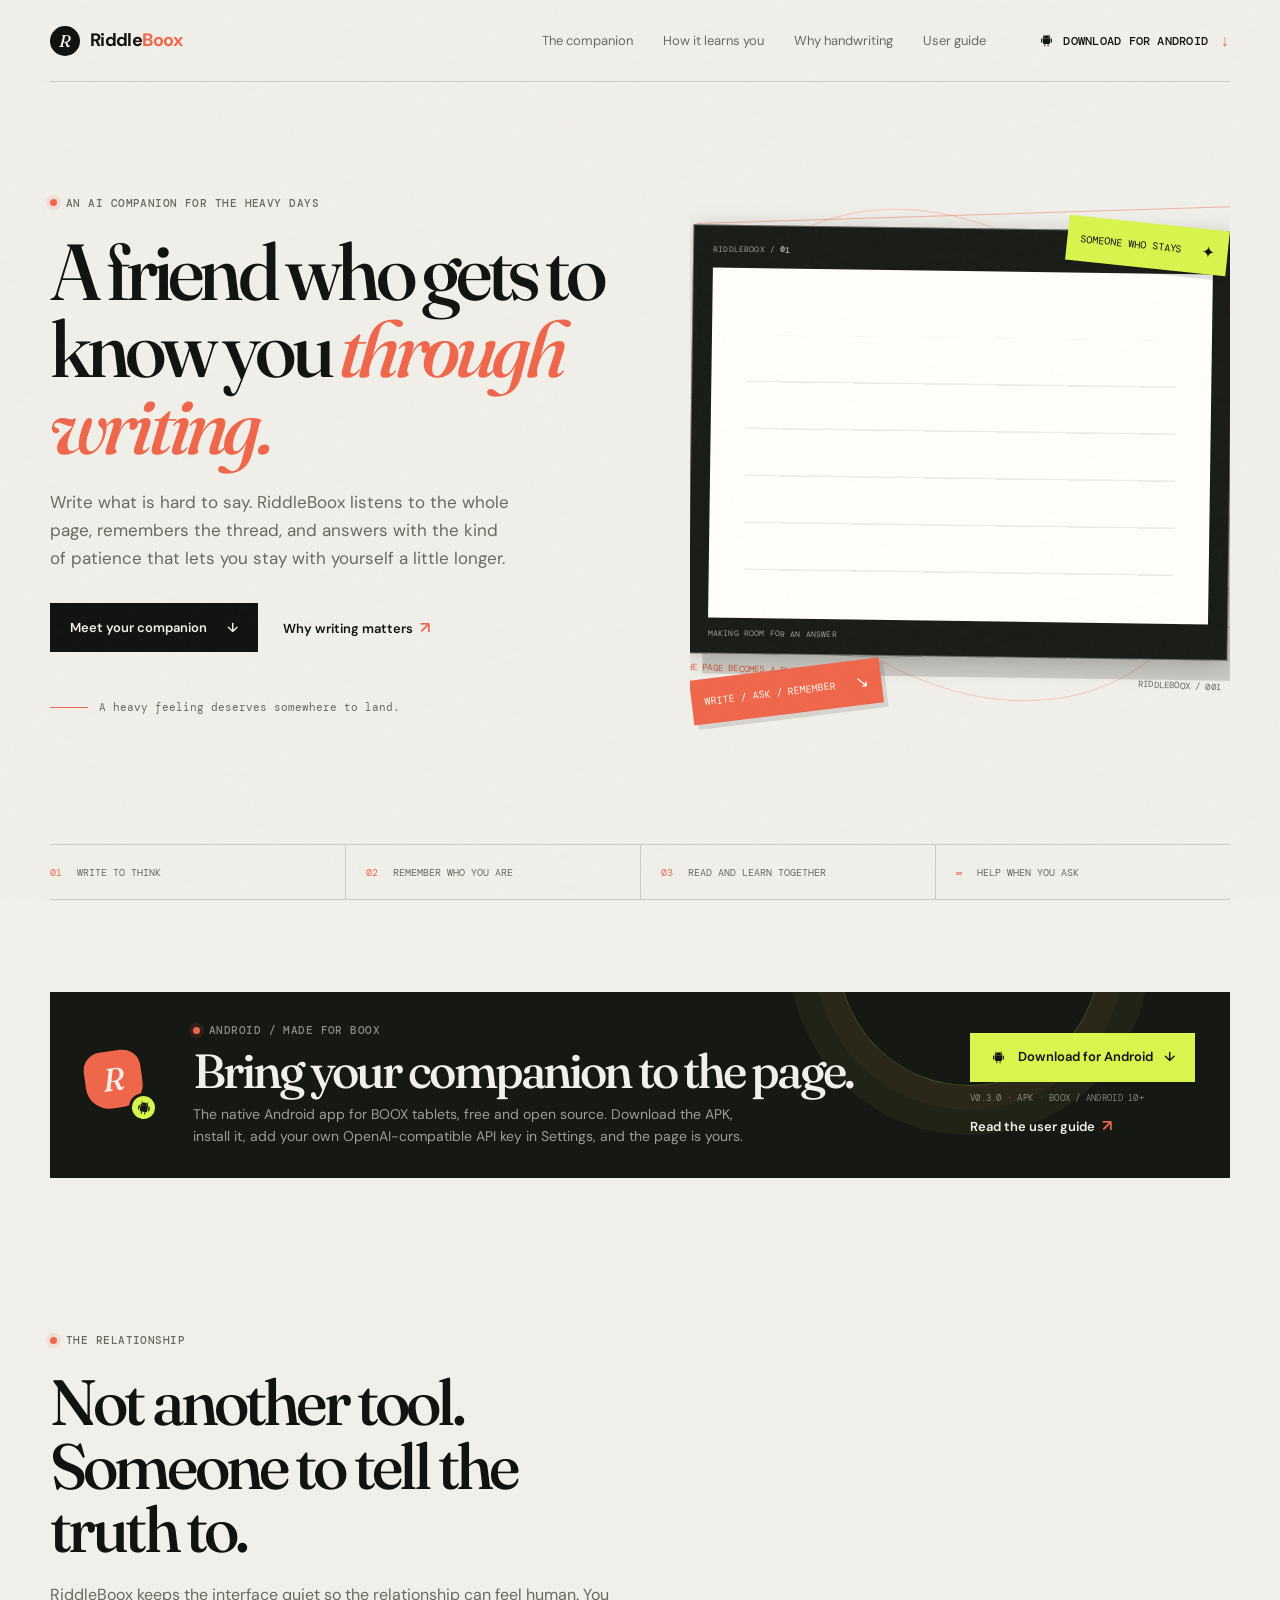
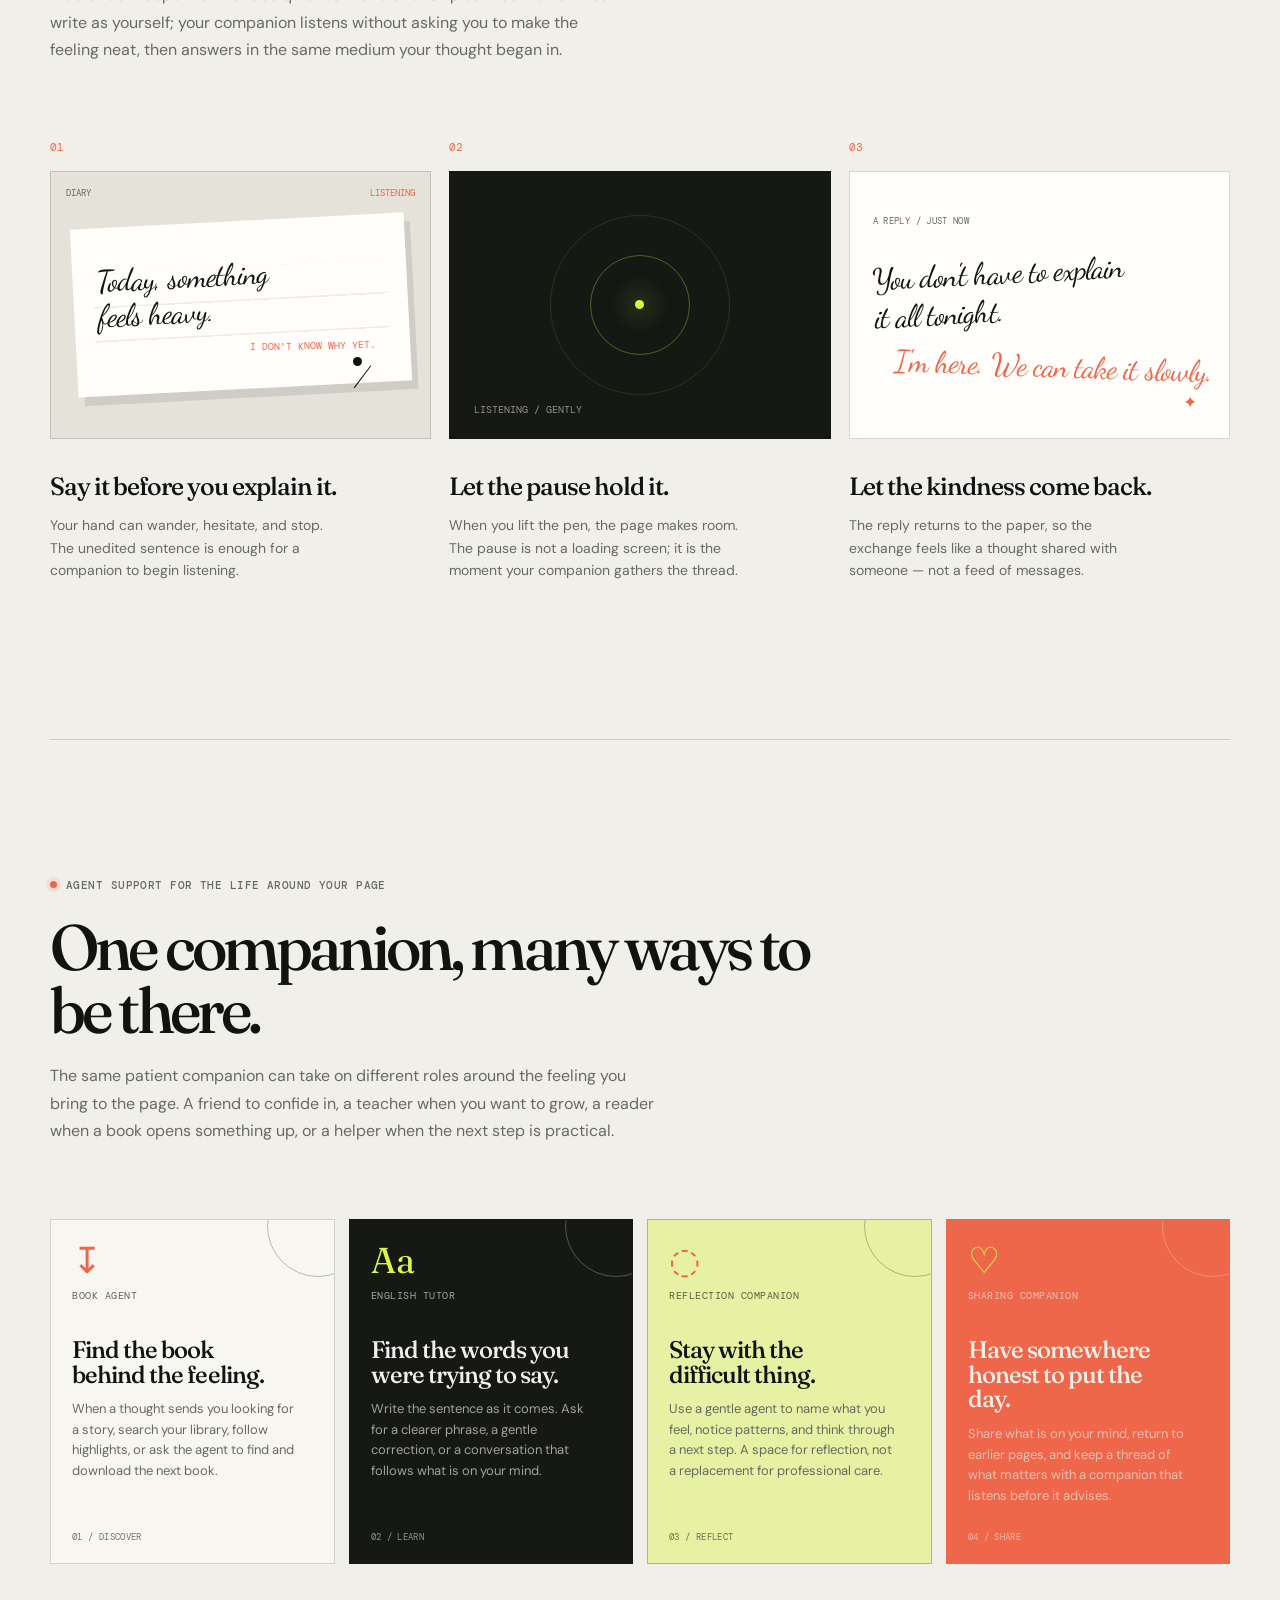
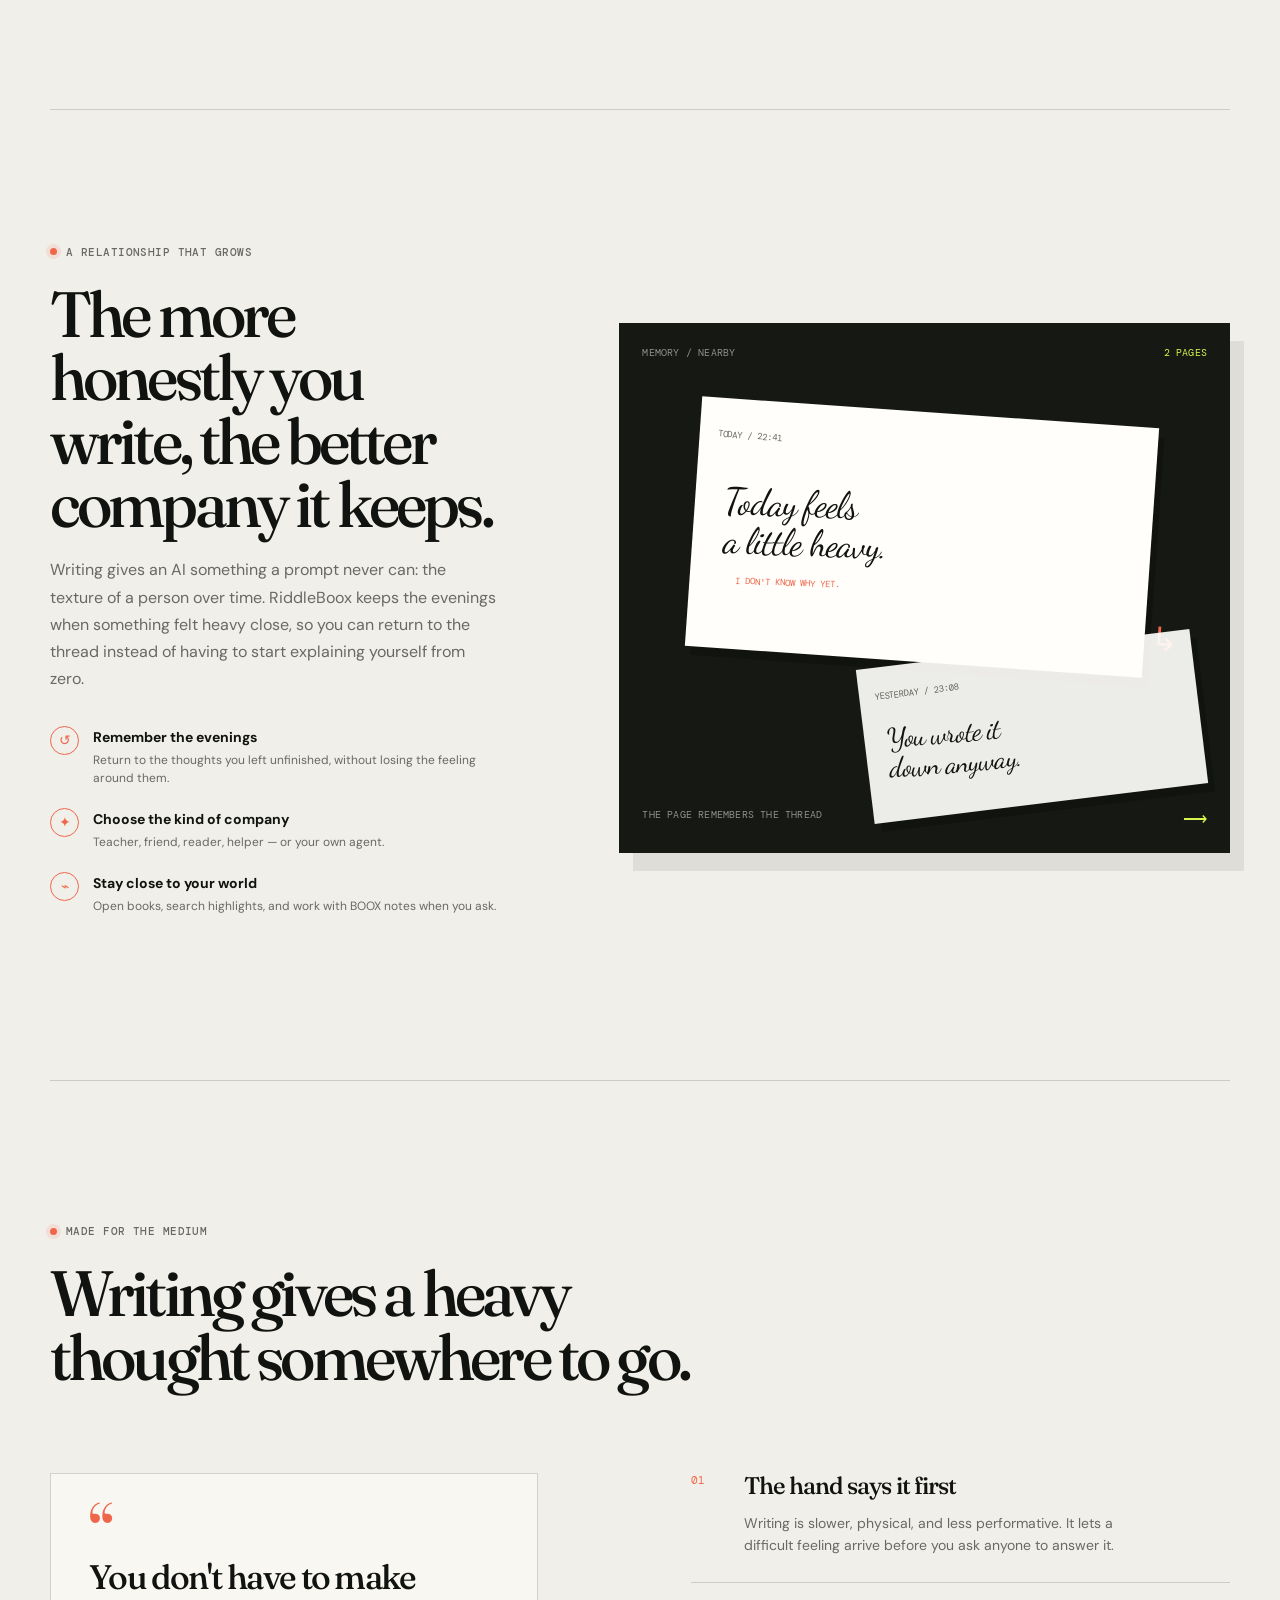
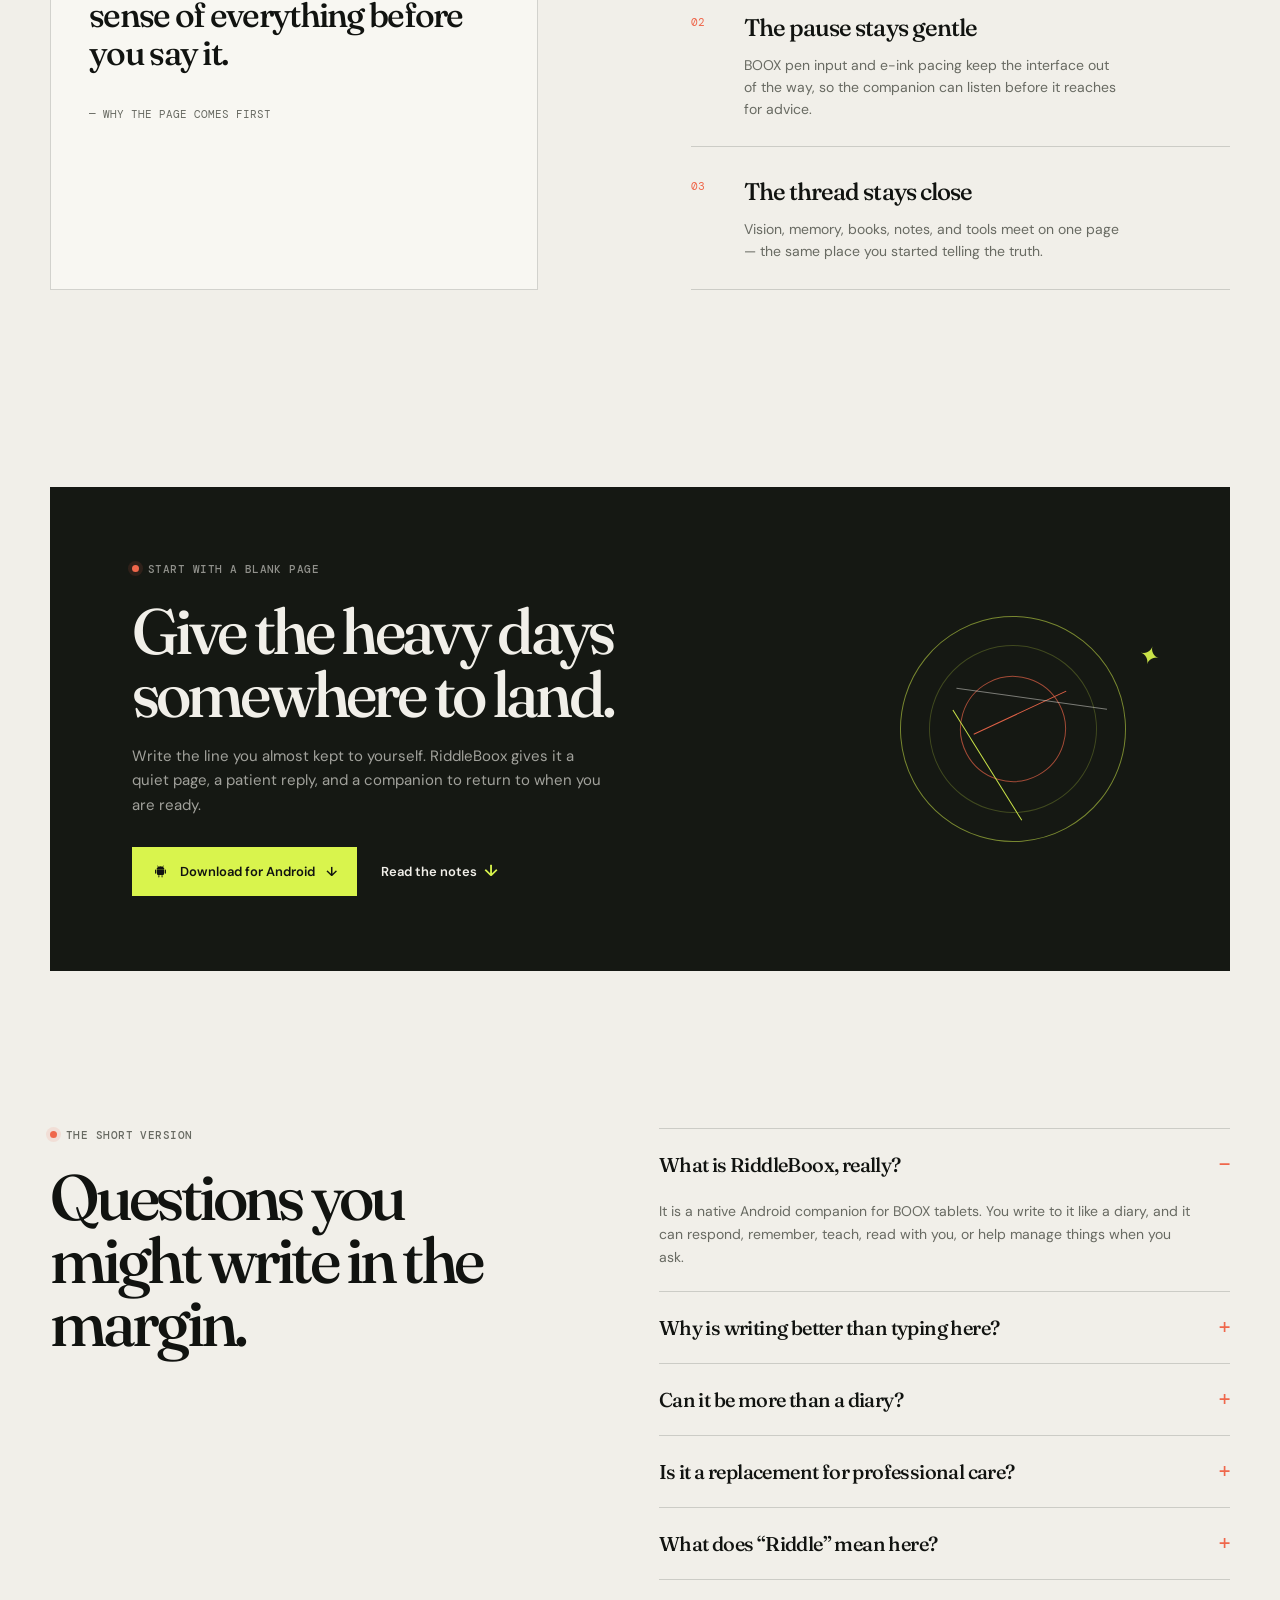
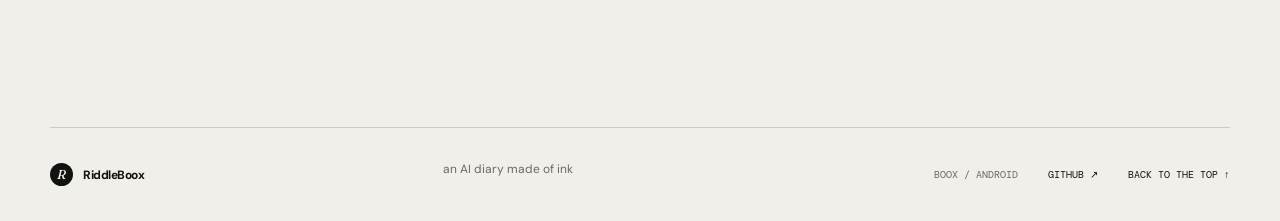
==== commit d3a78472: "feat(pages): point the download at v0.3.0 Co-Authored-By: Claude Opus 5 <noreply@anthropic.com>" ====
--- a/pages/index.html
+++ b/pages/index.html
@@ -21,8 +21,8 @@
       href="https://fonts.googleapis.com/css2?family=DM+Mono:wght@400;500&family=DM+Sans:wght@400;500;600;700&family=Fraunces:opsz,wght@9..144,500;9..144,600&display=swap"
       rel="stylesheet"
     />
-    <link rel="stylesheet" href="styles.css" />
-    <script src="script.js" defer></script>
+    <link rel="stylesheet" href="styles.css?v=2" />
+    <script src="script.js?v=3" defer></script>
   </head>
   <body>
     <div class="noise" aria-hidden="true"></div>
@@ -136,7 +136,7 @@
             </svg>
             Download for Android <span aria-hidden="true">↓</span>
           </a>
-          <span class="download-note" id="download-note">v0.2.0 · APK · BOOX / Android 10+</span>
+          <span class="download-note" id="download-note">v0.3.0 · APK · BOOX / Android 10+</span>
           <a class="text-link" href="guide.html">Read the user guide <span aria-hidden="true">↗</span></a>
         </div>
       </section>
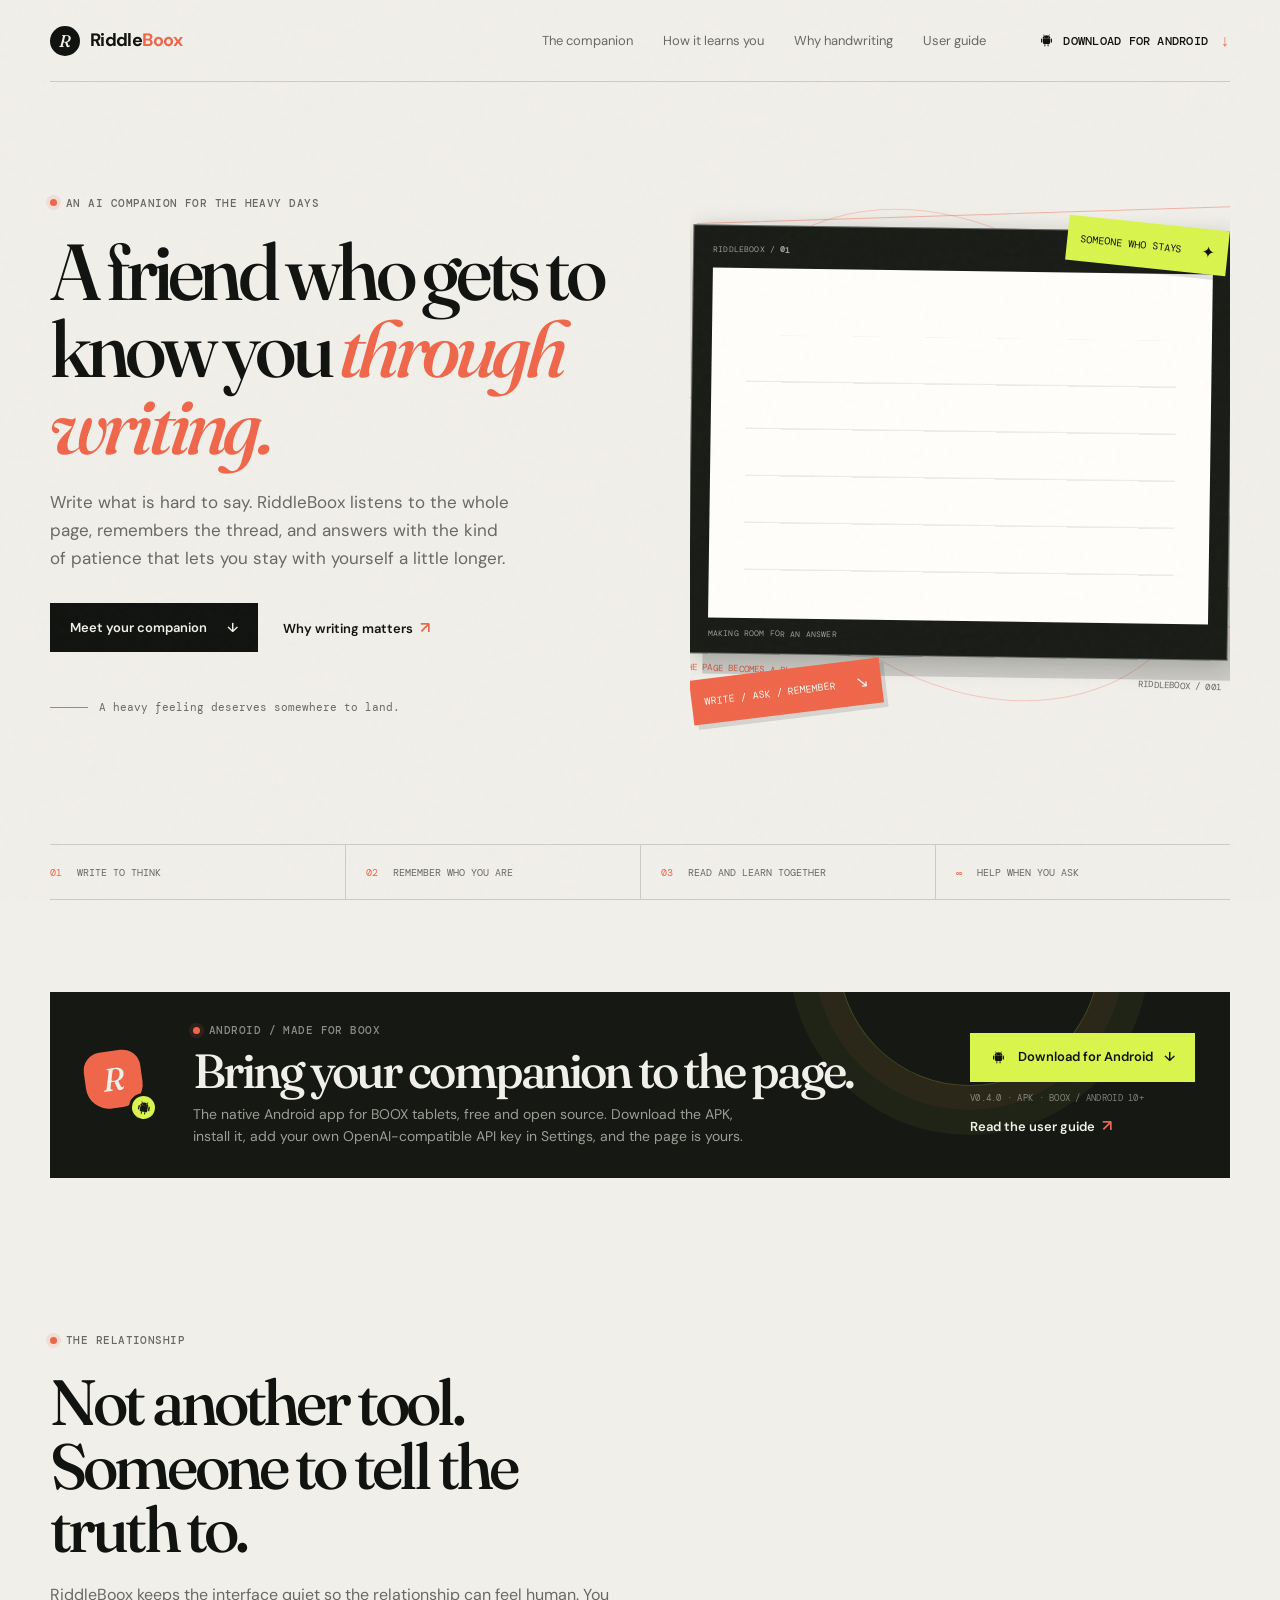
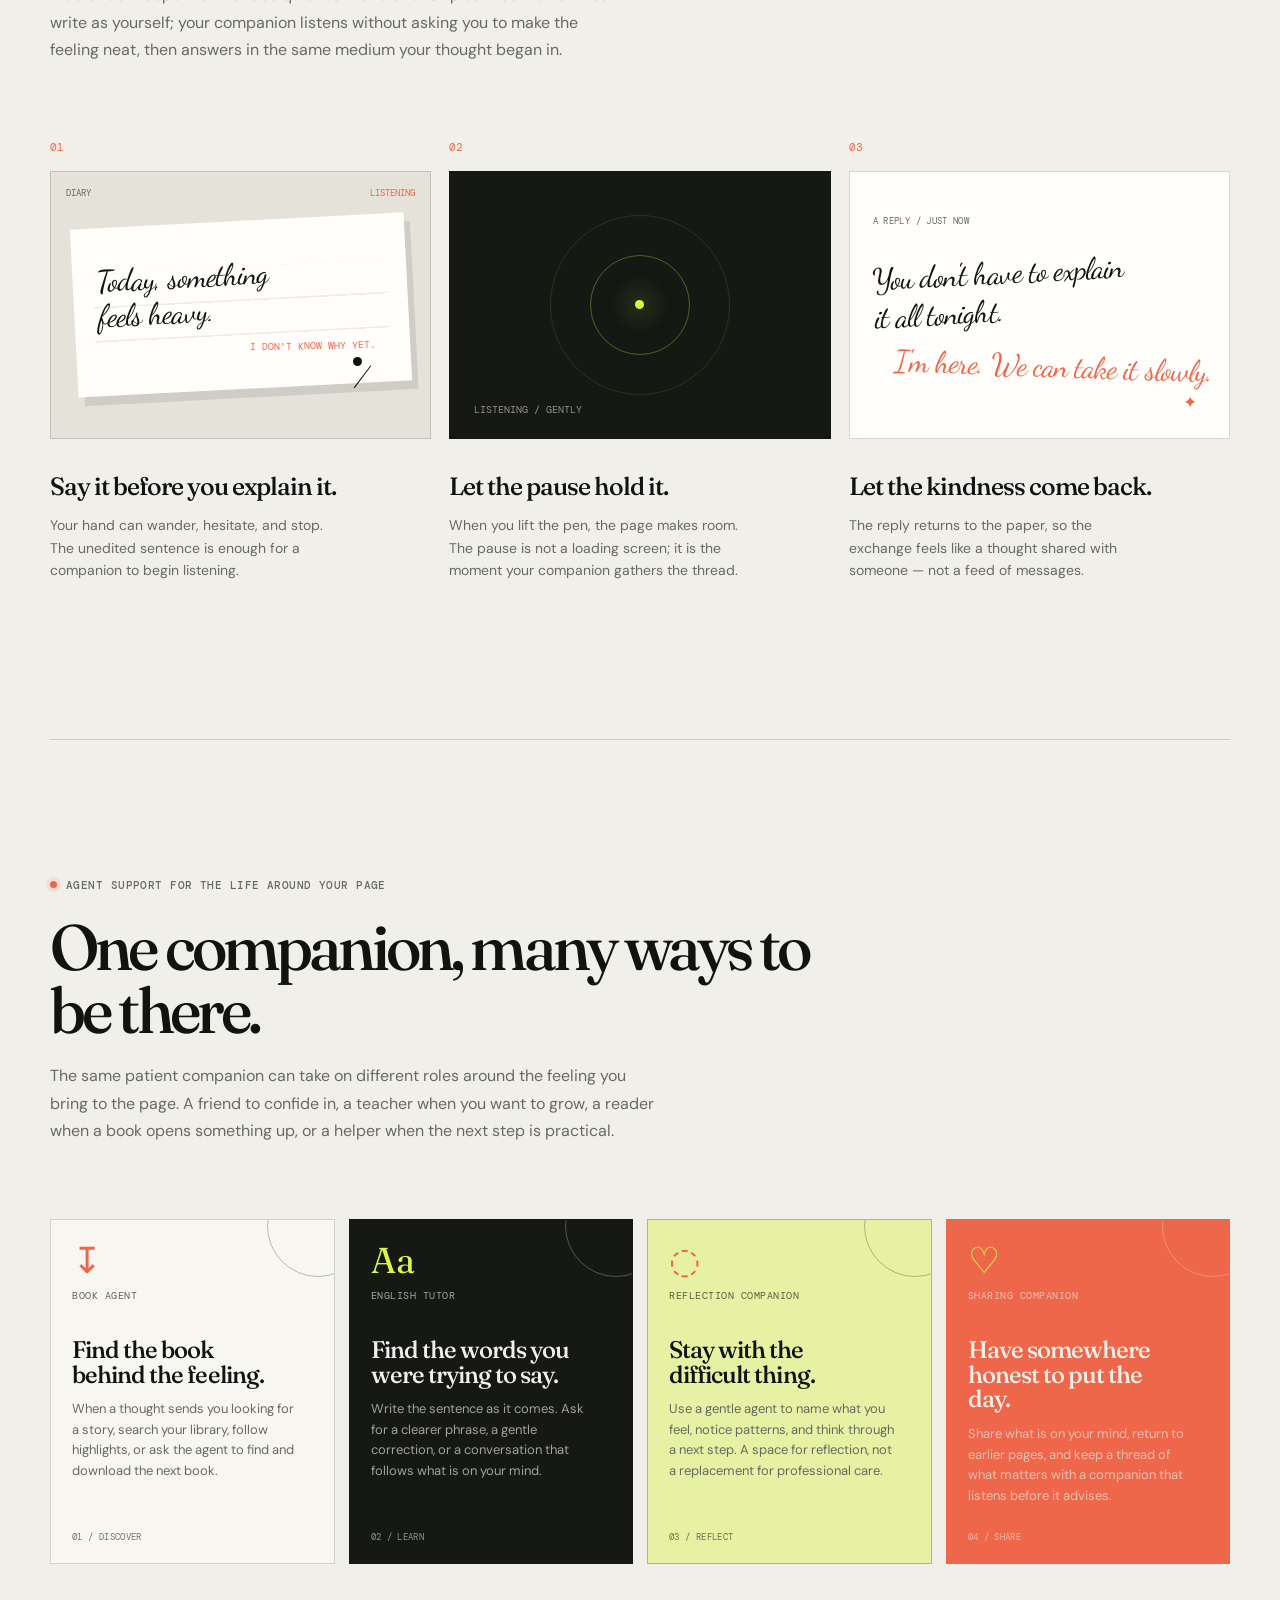
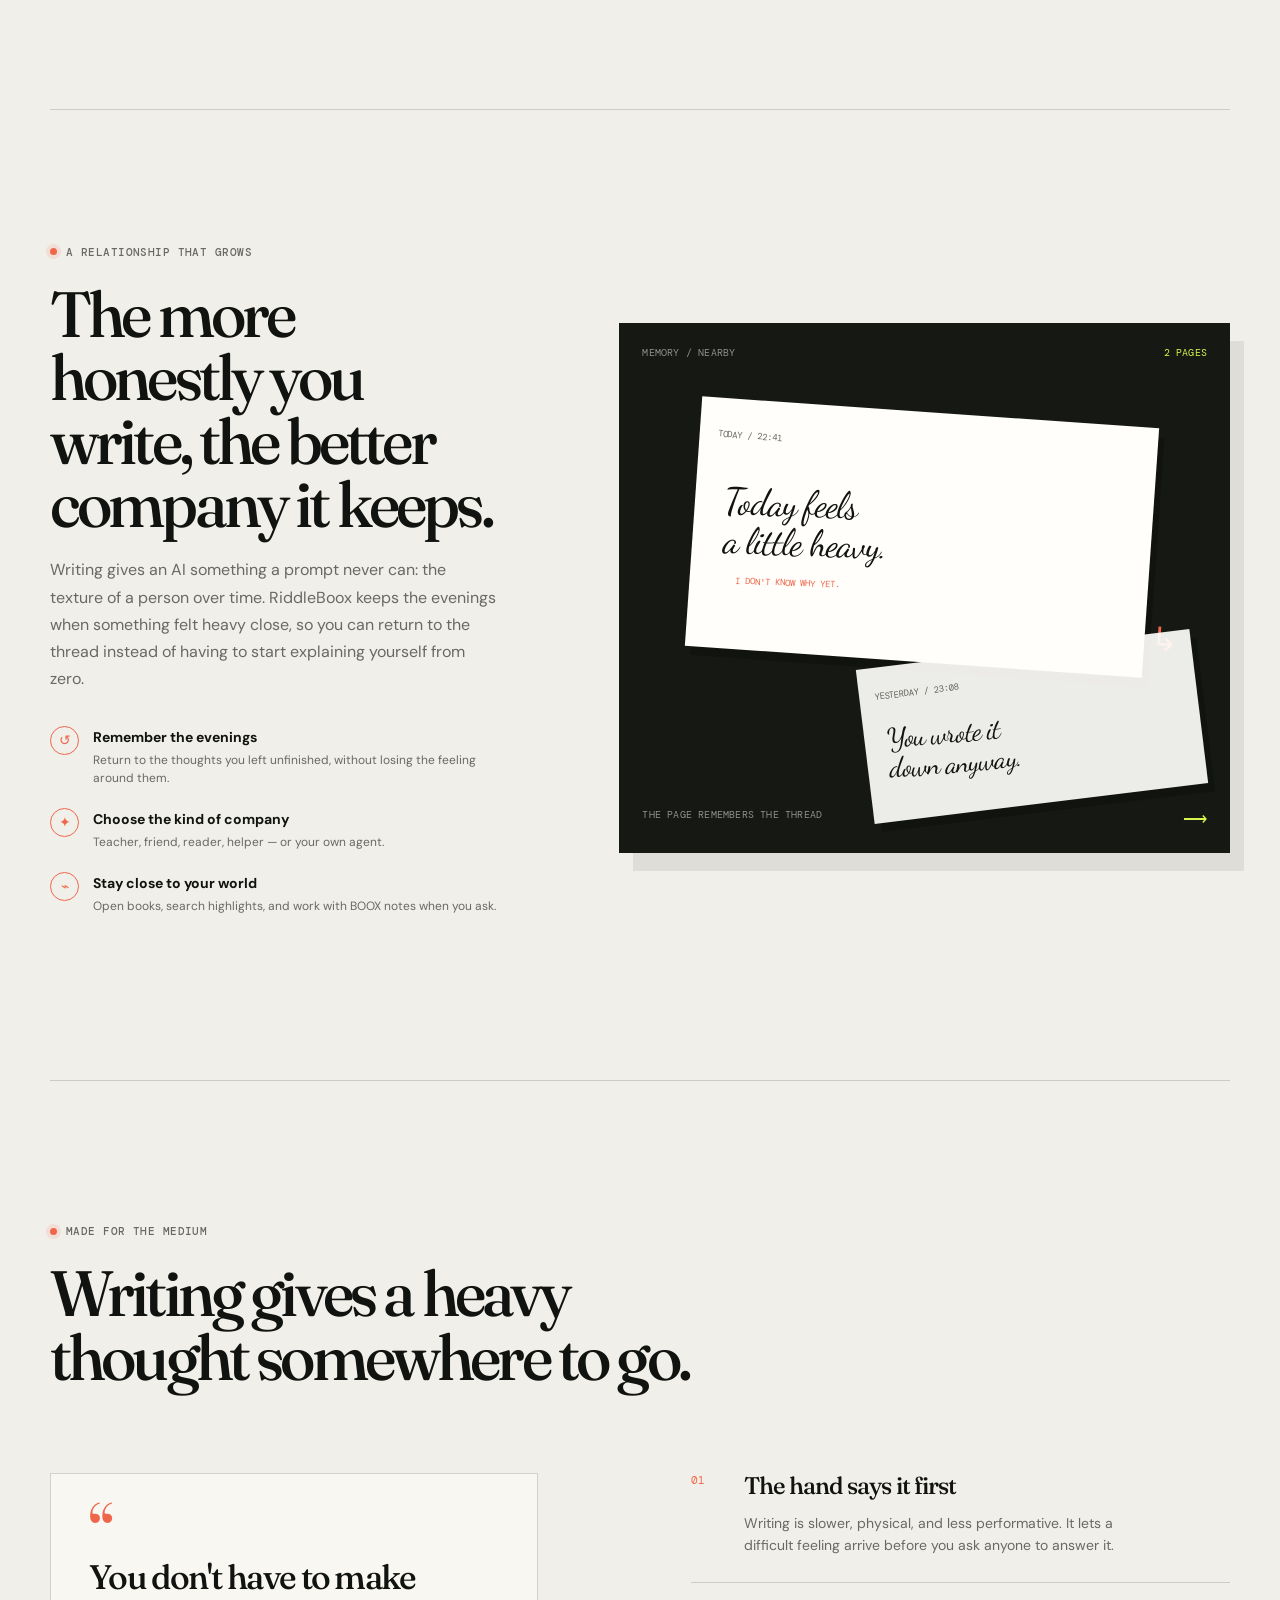
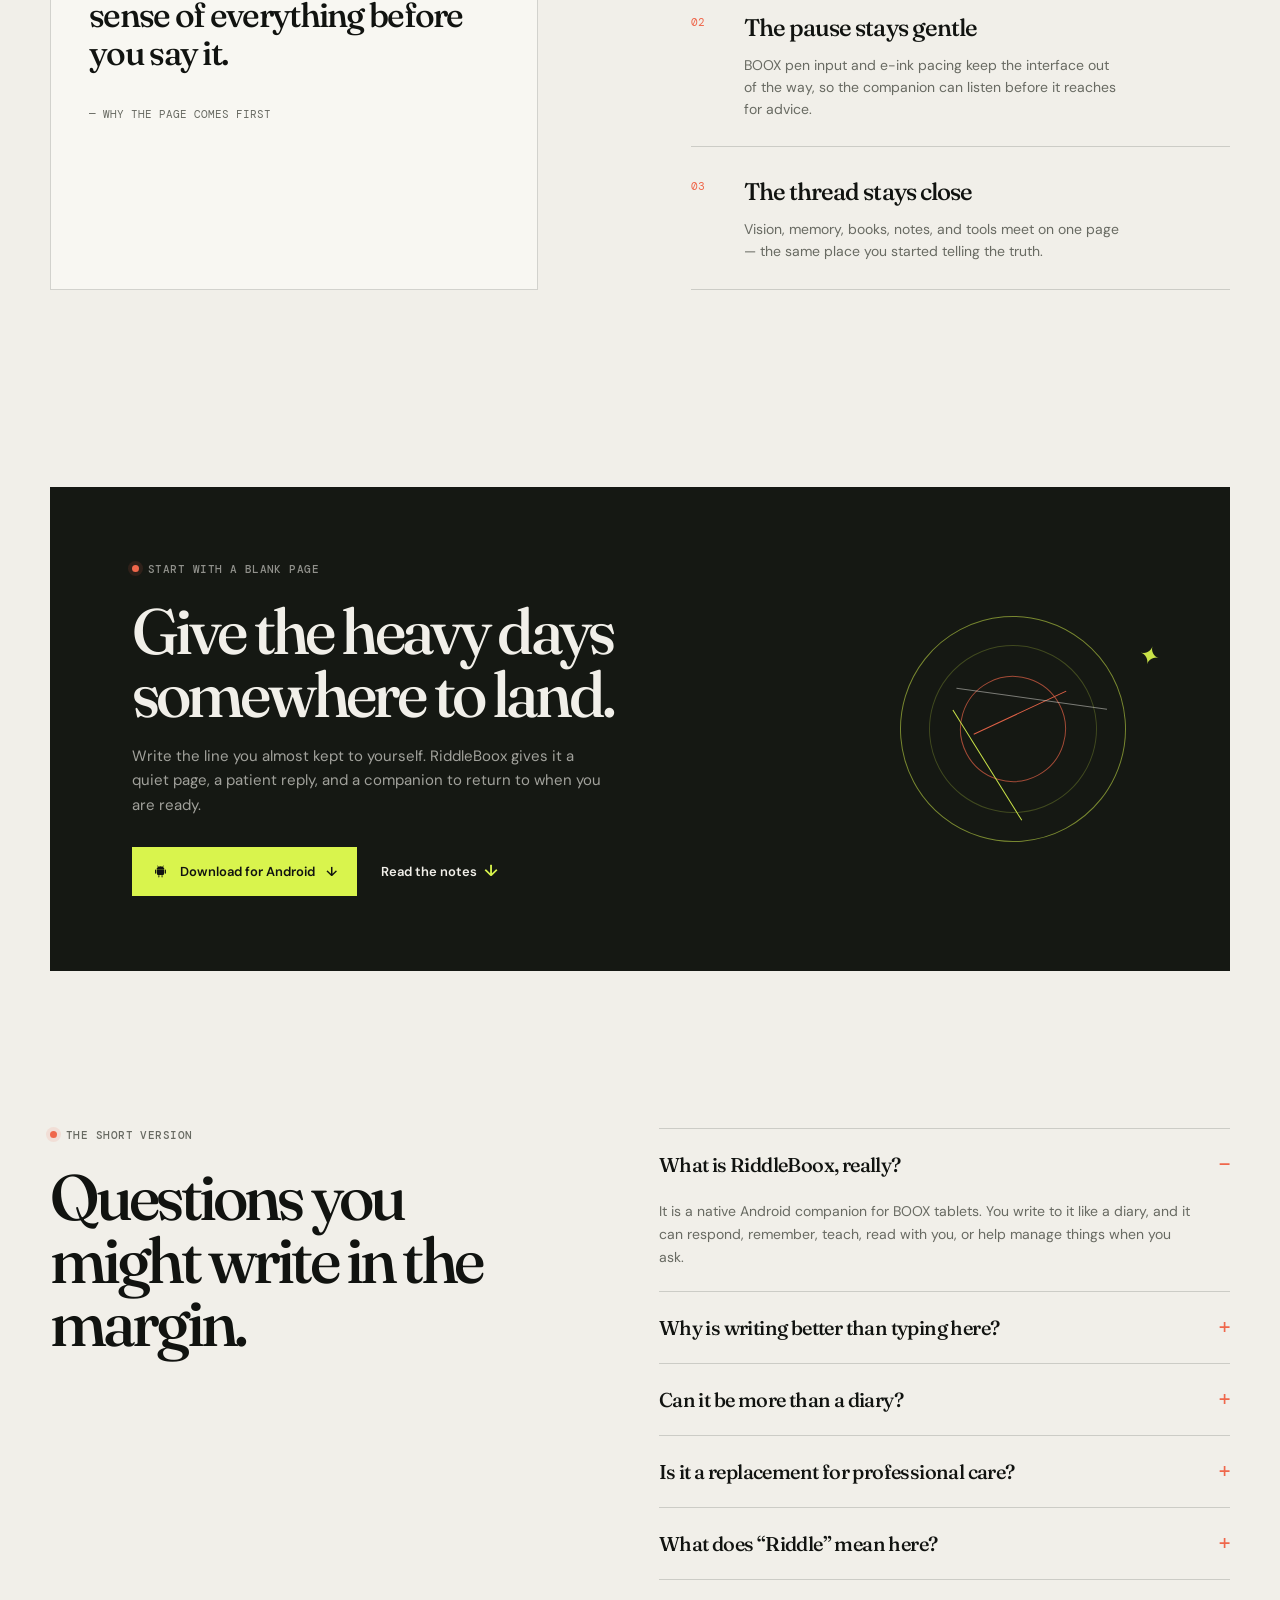
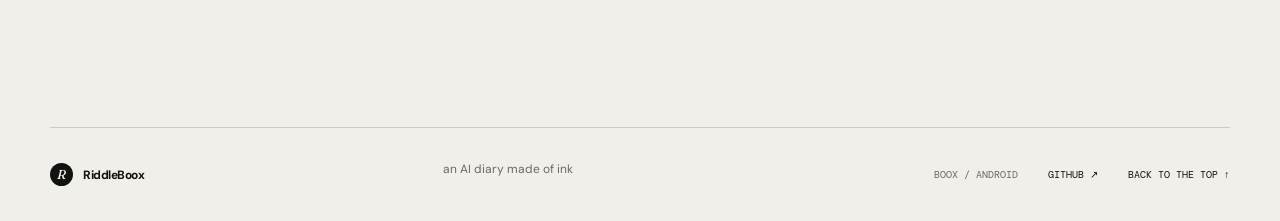
==== commit 1811a39a: "feat(pages): point the download at v0.4.0 Co-Authored-By: Claude Fable 5 <noreply@anthropic.com>" ====
--- a/pages/index.html
+++ b/pages/index.html
@@ -22,7 +22,7 @@
       rel="stylesheet"
     />
     <link rel="stylesheet" href="styles.css?v=2" />
-    <script src="script.js?v=3" defer></script>
+    <script src="script.js?v=4" defer></script>
   </head>
   <body>
     <div class="noise" aria-hidden="true"></div>
@@ -136,7 +136,7 @@
             </svg>
             Download for Android <span aria-hidden="true">↓</span>
           </a>
-          <span class="download-note" id="download-note">v0.3.0 · APK · BOOX / Android 10+</span>
+          <span class="download-note" id="download-note">v0.4.0 · APK · BOOX / Android 10+</span>
           <a class="text-link" href="guide.html">Read the user guide <span aria-hidden="true">↗</span></a>
         </div>
       </section>
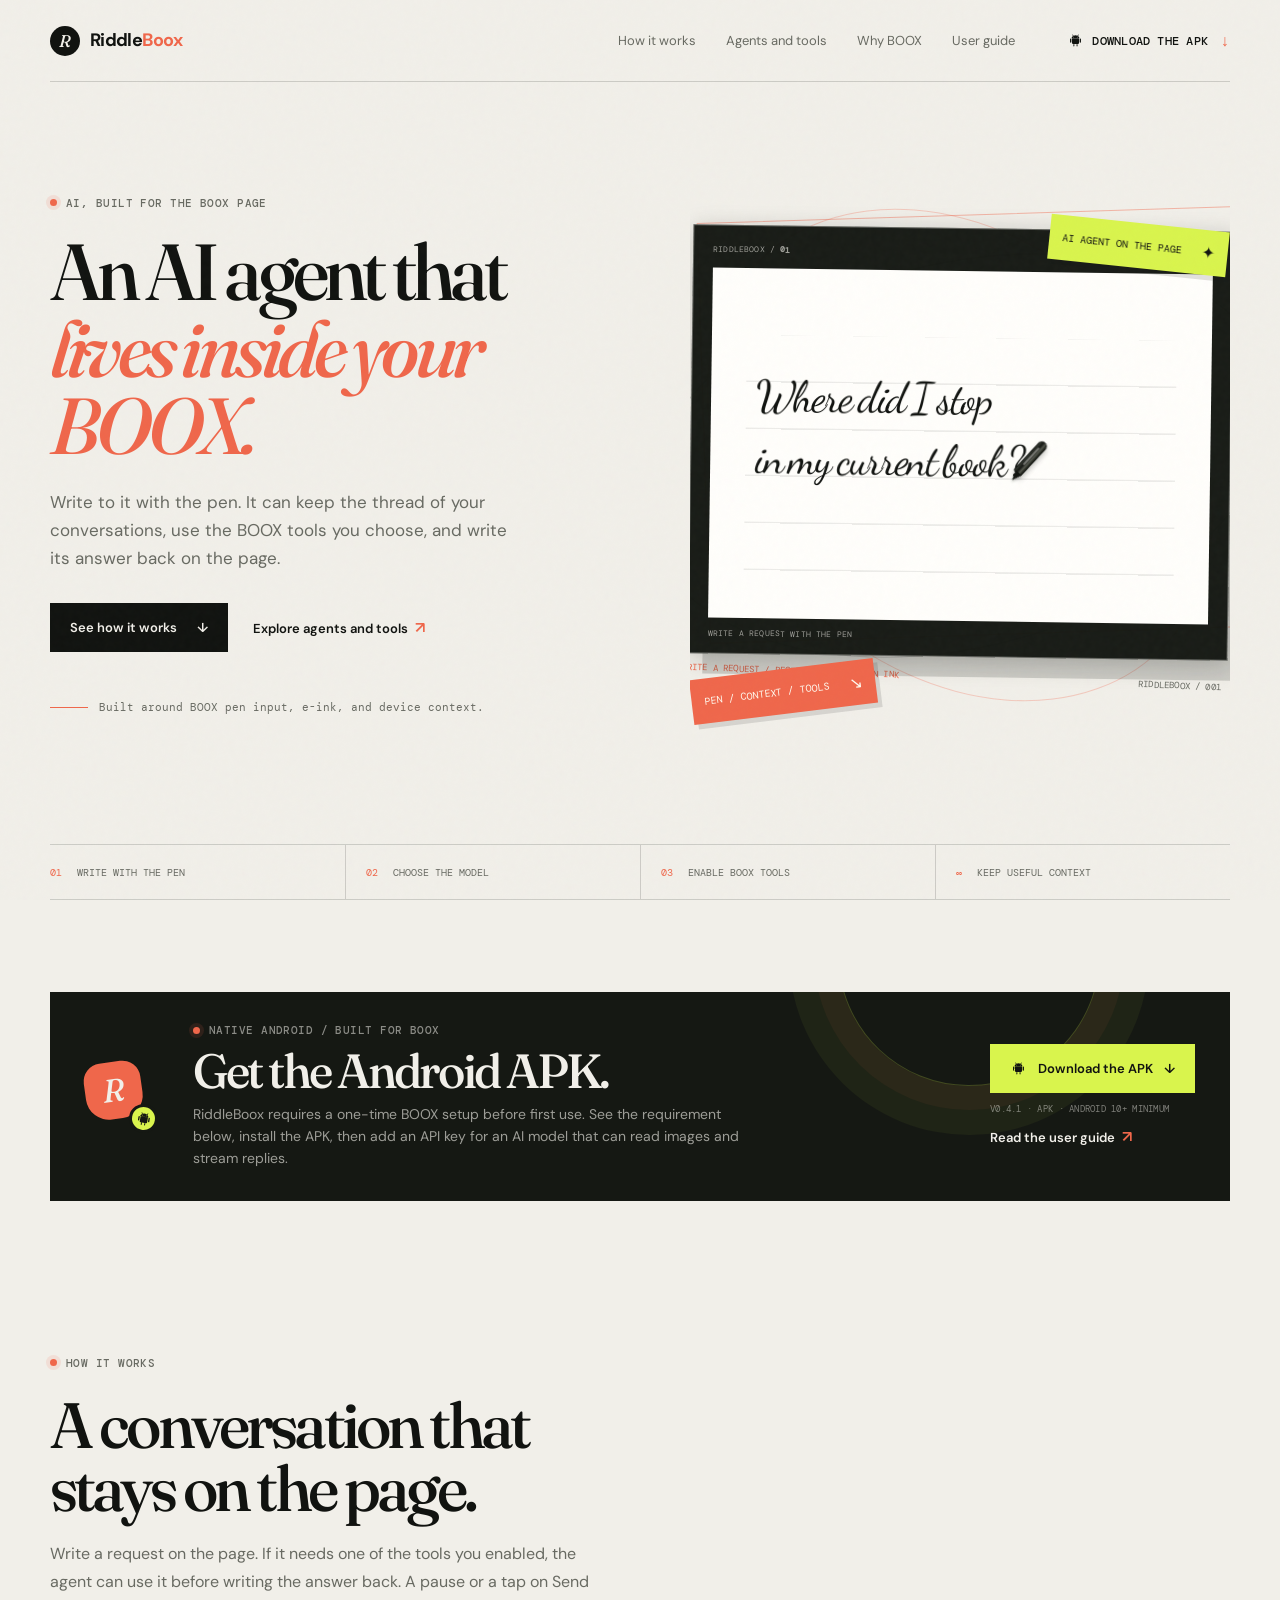
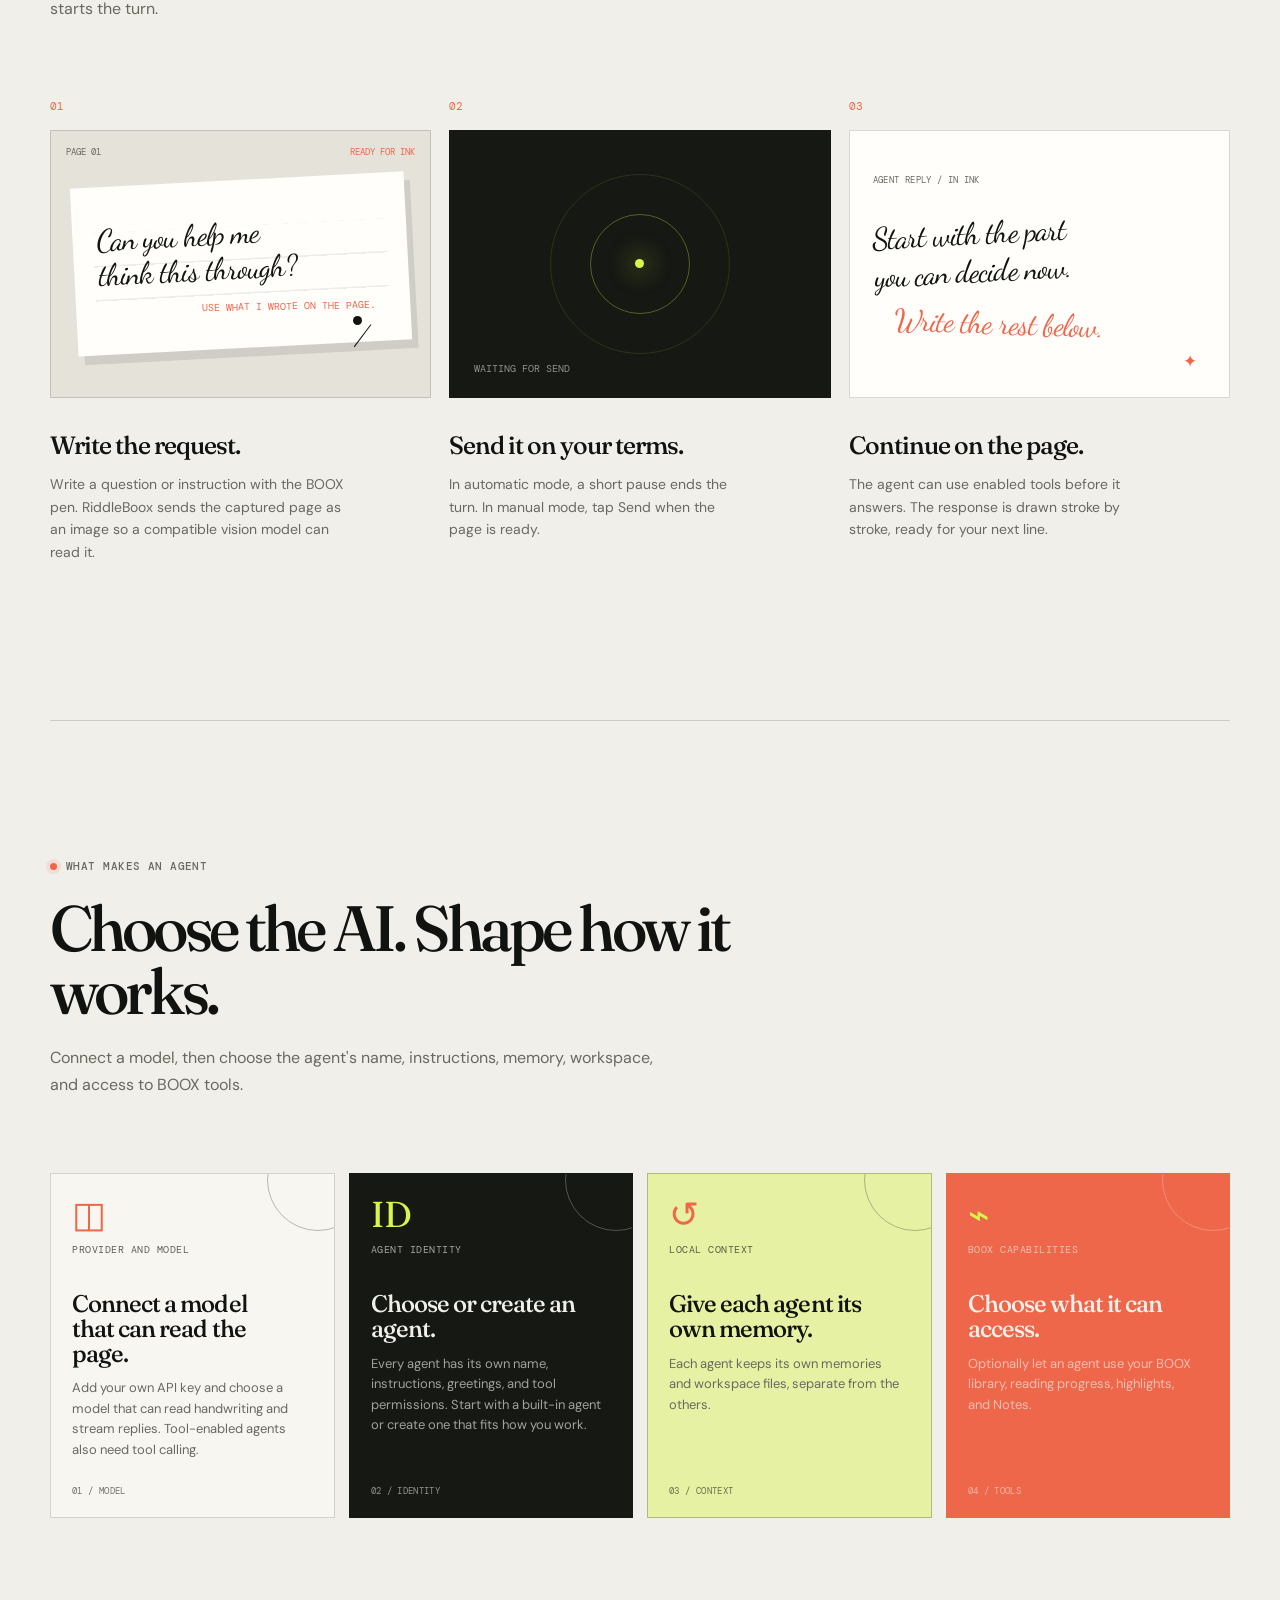
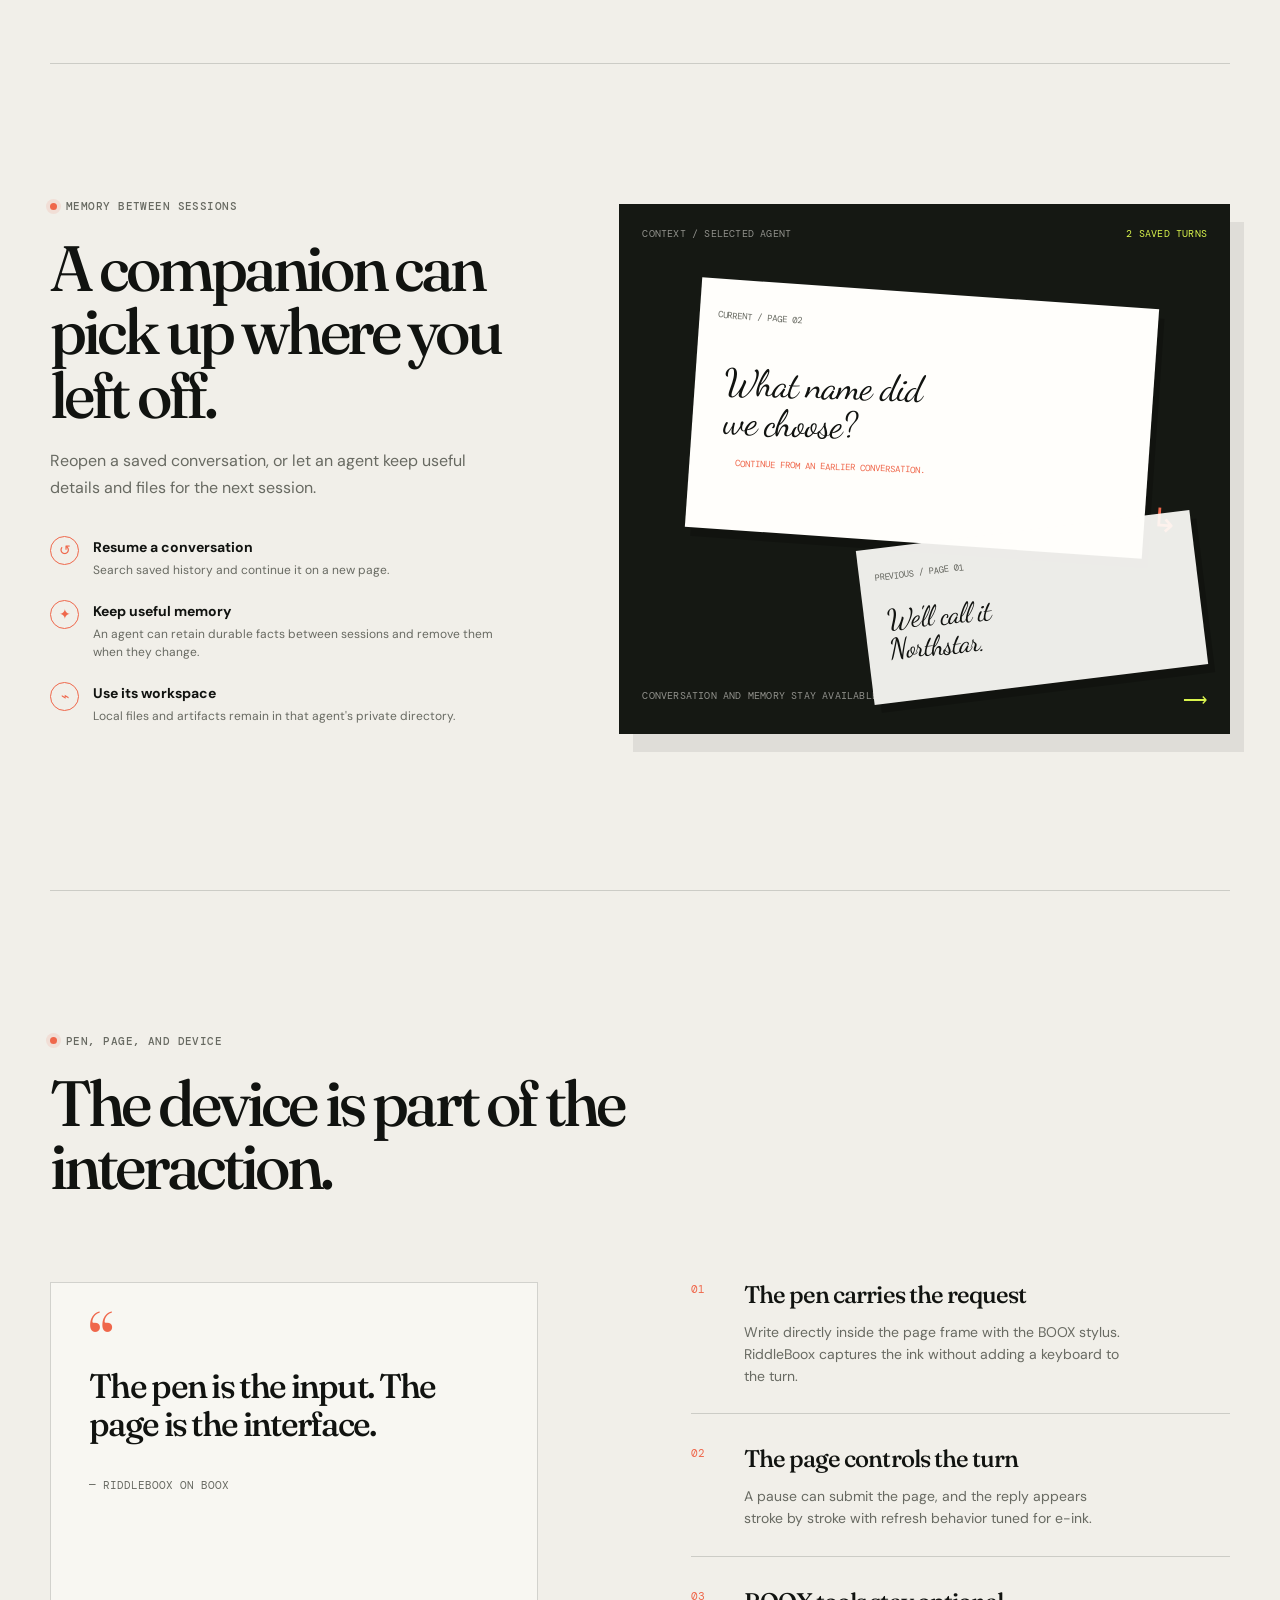
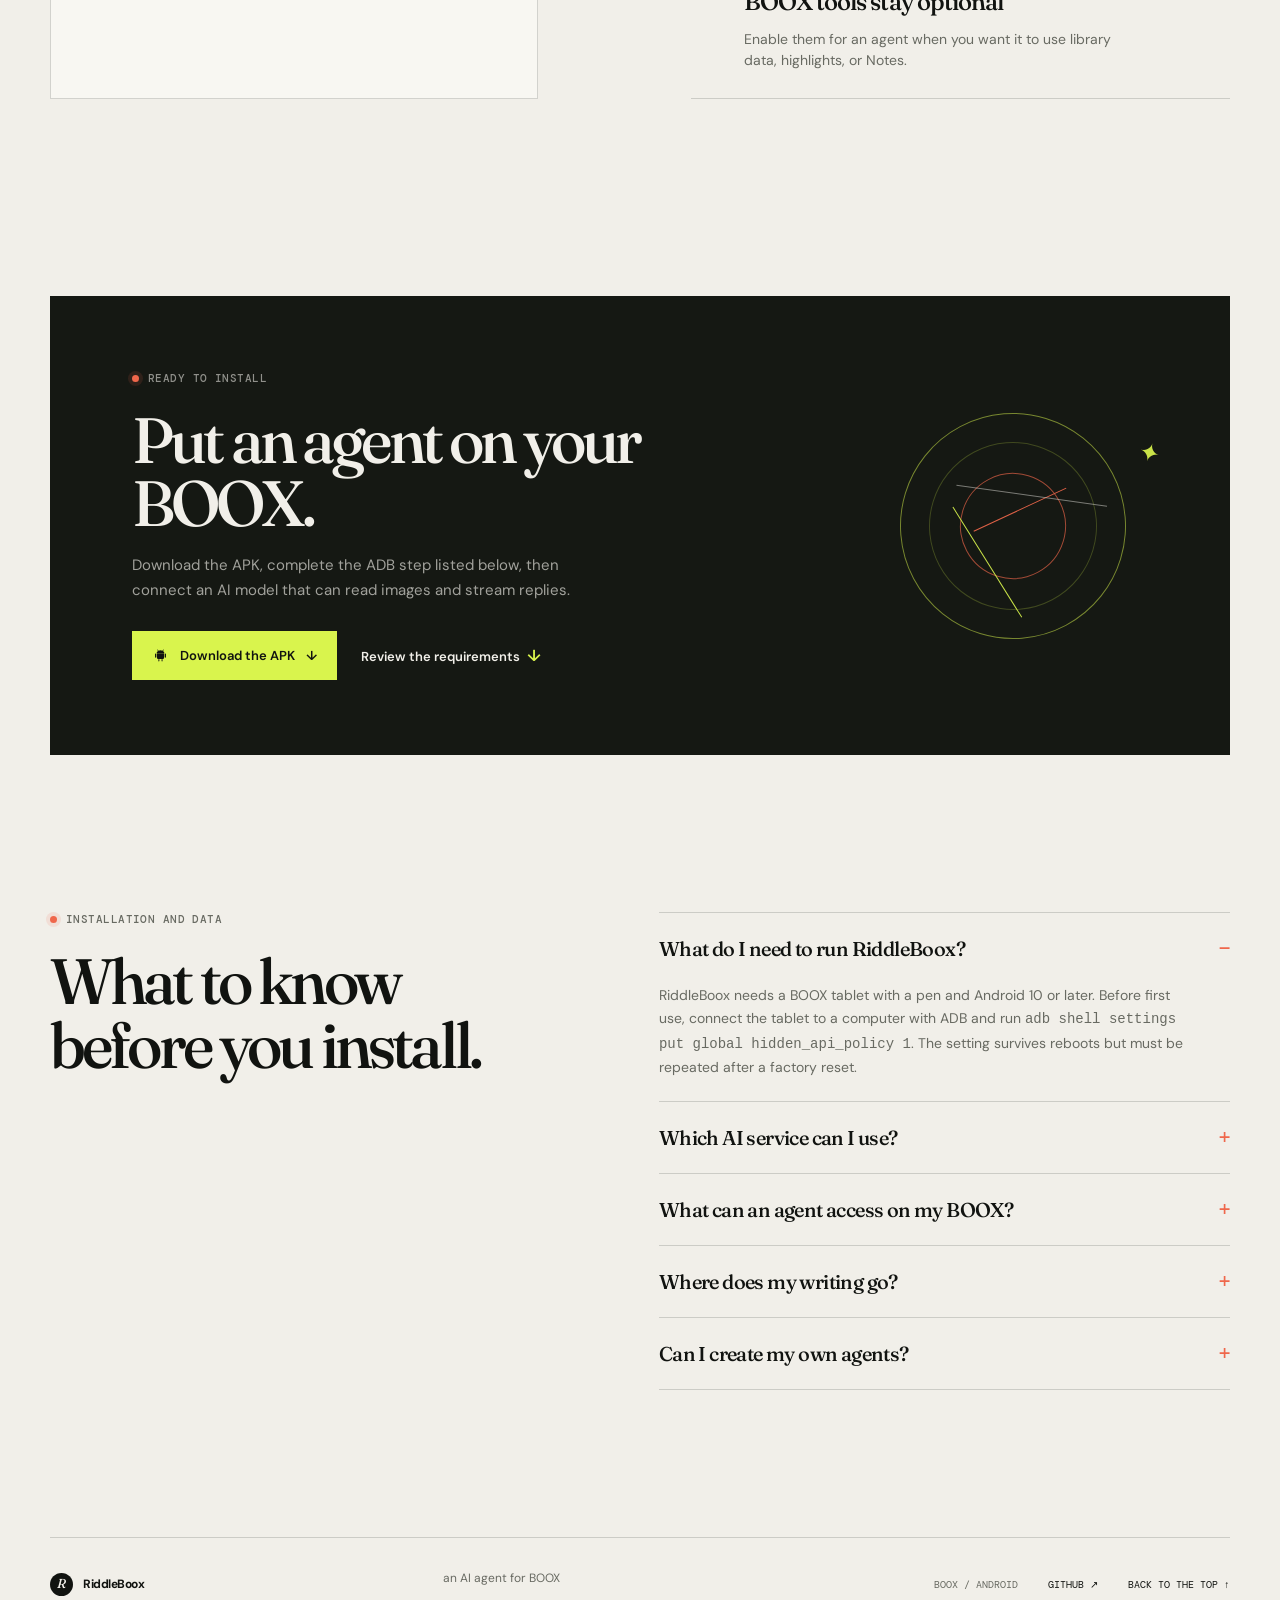
==== commit 6f36d0db: "chore: release v0.4.1" ====
--- a/pages/index.html
+++ b/pages/index.html
@@ -6,15 +6,15 @@
     <meta name="theme-color" content="#f1efe9" />
     <meta
       name="description"
-      content="RiddleBoox is an AI companion for BOOX: write what feels heavy, and receive a patient reply in the same handwriting."
+      content="RiddleBoox puts an AI agent on your BOOX. Write with the pen, let it use the tools you choose, and get the answer back in ink."
     />
-    <meta property="og:title" content="RiddleBoox — a companion made of ink" />
+    <meta property="og:title" content="RiddleBoox — an AI agent for BOOX" />
     <meta
       property="og:description"
-      content="Write what is hard to say. Let your AI companion listen, remember, and answer in the same place your thought began."
+      content="Write on a BOOX page. Your selected agent reads the request, uses the tools you enable, and writes the answer back in ink."
     />
     <meta property="og:type" content="website" />
-    <title>RiddleBoox — an AI diary made of ink</title>
+    <title>RiddleBoox — an AI agent for BOOX</title>
     <link rel="preconnect" href="https://fonts.googleapis.com" />
     <link rel="preconnect" href="https://fonts.gstatic.com" crossorigin />
     <link
@@ -22,20 +22,20 @@
       rel="stylesheet"
     />
     <link rel="stylesheet" href="styles.css?v=2" />
-    <script src="script.js?v=4" defer></script>
+    <script src="script.js?v=5" defer></script>
   </head>
   <body>
     <div class="noise" aria-hidden="true"></div>
 
     <header class="site-header">
-      <a class="brand" href="#top" aria-label="RiddleBoox home">
+      <a class="brand" href="#top" aria-label="RiddleBoox home page">
         <span class="brand-mark">R</span>
         <span class="brand-name">Riddle<span>Boox</span></span>
       </a>
-      <nav class="nav-links" aria-label="Main navigation">
-        <a href="#companion">The companion</a>
-        <a href="#inside">How it learns you</a>
-        <a href="#boox">Why handwriting</a>
+      <nav class="nav-links" aria-label="RiddleBoox site navigation">
+        <a href="#ritual">How it works</a>
+        <a href="#companion">Agents and tools</a>
+        <a href="#boox">Why BOOX</a>
         <a href="guide.html">User guide</a>
       </nav>
       <a class="nav-cta nav-download" href="#download" data-android-download>
@@ -44,37 +44,37 @@
           <circle cx="9.2" cy="7.1" r=".55" fill="var(--paper)" />
           <circle cx="14.8" cy="7.1" r=".55" fill="var(--paper)" />
         </svg>
-        Download for Android <span aria-hidden="true">↓</span>
+        Download the APK <span aria-hidden="true">↓</span>
       </a>
     </header>
 
     <main id="top">
       <section class="hero section-shell">
         <div class="hero-copy reveal">
-          <p class="eyebrow"><span class="eyebrow-dot"></span> An AI companion for the heavy days</p>
-          <h1>A friend who gets to know you <em>through writing.</em></h1>
+          <p class="eyebrow"><span class="eyebrow-dot"></span> AI, built for the BOOX page</p>
+          <h1>An AI agent that <em>lives inside your BOOX.</em></h1>
           <p class="hero-lede">
-            Write what is hard to say. RiddleBoox listens to the whole page, remembers the thread,
-            and answers with the kind of patience that lets you stay with yourself a little longer.
+            Write to it with the pen. It can keep the thread of your conversations, use the BOOX tools
+            you choose, and write its answer back on the page.
           </p>
           <div class="hero-actions">
-            <a class="button button-primary" href="#companion">Meet your companion <span aria-hidden="true">↓</span></a>
-            <a class="text-link" href="#boox">Why writing matters <span aria-hidden="true">↗</span></a>
+            <a class="button button-primary" href="#ritual">See how it works <span aria-hidden="true">↓</span></a>
+            <a class="text-link" href="#companion">Explore agents and tools <span aria-hidden="true">↗</span></a>
           </div>
           <div class="hero-note">
             <span class="line-mark" aria-hidden="true"></span>
-            <span>A heavy feeling deserves somewhere to land.</span>
-          </div>
-        </div>
-
-        <div class="hero-stage hero-stage-image reveal reveal-delay-1" aria-label="A large BOOX page where a companion listens and writes back">
+            <span>Built around BOOX pen input, e-ink, and device context.</span>
+          </div>
+        </div>
+
+        <div class="hero-stage hero-stage-image reveal reveal-delay-1" aria-label="A BOOX page showing a written request and an AI answer in ink">
           <div class="stage-orbit orbit-one" aria-hidden="true"></div>
           <div class="stage-orbit orbit-two" aria-hidden="true"></div>
           <figure class="companion-hero-figure">
-            <div class="hero-boox-demo" data-state="write" aria-label="Animated RiddleBoox page demonstration">
+            <div class="hero-boox-demo" data-state="write" aria-label="Animated demonstration of a RiddleBoox conversation">
               <div class="demo-chrome">
                 <span>RIDDLEBOOX / <b data-demo-turn>01</b></span>
-                <span class="demo-status" data-demo-status>listening</span>
+                <span class="demo-status" data-demo-status>ready for ink</span>
               </div>
               <div class="demo-page">
                 <div class="demo-page-lines" aria-hidden="true"></div>
@@ -91,24 +91,24 @@
                   <i style="--dust-x: 47%; --dust-y: 70%; --dust-dx: -4px; --dust-dy: 24px; --dust-delay: .3s"></i>
                   <i style="--dust-x: 63%; --dust-y: 68%; --dust-dx: 31px; --dust-dy: 18px; --dust-delay: .18s"></i>
                 </div>
-                <div class="demo-copy" data-demo-copy aria-live="polite">Today, something feels heavy.</div>
+                <div class="demo-copy" data-demo-copy aria-live="polite">Where did I stop in my current book?</div>
                 <span class="demo-cursor" aria-hidden="true"></span>
                 <span class="demo-thinking-dot" aria-hidden="true"></span>
               </div>
-              <div class="demo-caption" data-demo-caption>write with your pen</div>
-            </div>
-            <figcaption><span>the page becomes a place to be heard</span><span>RIDDLEBOOX / 001</span></figcaption>
+              <div class="demo-caption" data-demo-caption>write a request with the pen</div>
+            </div>
+            <figcaption><span>write a request / receive an answer in ink</span><span>RIDDLEBOOX / 001</span></figcaption>
           </figure>
-          <div class="floating-note note-top"><span>someone who stays</span><strong>✦</strong></div>
-          <div class="floating-note note-bottom"><span>write / ask / remember</span><strong>↘</strong></div>
-        </div>
-      </section>
-
-      <section class="signal-row section-shell reveal" aria-label="RiddleBoox principles">
-        <div><span>01</span> Write to think</div>
-        <div><span>02</span> Remember who you are</div>
-        <div><span>03</span> Read and learn together</div>
-        <div><span>∞</span> Help when you ask</div>
+          <div class="floating-note note-top"><span>AI agent on the page</span><strong>✦</strong></div>
+          <div class="floating-note note-bottom"><span>pen / context / tools</span><strong>↘</strong></div>
+        </div>
+      </section>
+
+      <section class="signal-row section-shell reveal" aria-label="RiddleBoox product features">
+        <div><span>01</span> Write with the pen</div>
+        <div><span>02</span> Choose the model</div>
+        <div><span>03</span> Enable BOOX tools</div>
+        <div><span>∞</span> Keep useful context</div>
       </section>
 
       <section class="download-prompt section-shell reveal" id="download">
@@ -123,9 +123,9 @@
           </span>
         </div>
         <div class="download-copy">
-          <p class="eyebrow"><span class="eyebrow-dot"></span> Android / made for BOOX</p>
-          <h2>Bring your companion to the page.</h2>
-          <p>The native Android app for BOOX tablets, free and open source. Download the APK, install it, add your own OpenAI-compatible API key in Settings, and the page is yours.</p>
+          <p class="eyebrow"><span class="eyebrow-dot"></span> Native Android / built for BOOX</p>
+          <h2>Get the Android APK.</h2>
+          <p>RiddleBoox requires a one-time BOOX setup before first use. See the requirement below, install the APK, then add an API key for an AI model that can read images and stream replies.</p>
         </div>
         <div class="download-actions">
           <a class="button button-download is-pending" href="#download" data-android-download aria-describedby="download-note">
@@ -134,21 +134,20 @@
               <circle cx="9.2" cy="7.1" r=".55" fill="var(--acid)" />
               <circle cx="14.8" cy="7.1" r=".55" fill="var(--acid)" />
             </svg>
-            Download for Android <span aria-hidden="true">↓</span>
+            Download the APK <span aria-hidden="true">↓</span>
           </a>
-          <span class="download-note" id="download-note">v0.4.0 · APK · BOOX / Android 10+</span>
+          <span class="download-note" id="download-note">v0.4.1 · APK · Android 10+ minimum</span>
           <a class="text-link" href="guide.html">Read the user guide <span aria-hidden="true">↗</span></a>
         </div>
       </section>
 
       <section class="ritual section-shell" id="ritual">
         <div class="section-intro reveal">
-          <p class="eyebrow"><span class="eyebrow-dot"></span> The relationship</p>
-          <h2>Not another tool. Someone to tell the truth to.</h2>
+          <p class="eyebrow"><span class="eyebrow-dot"></span> How it works</p>
+          <h2>A conversation that stays on the page.</h2>
           <p>
-            RiddleBoox keeps the interface quiet so the relationship can feel human. You write as
-            yourself; your companion listens without asking you to make the feeling neat, then
-            answers in the same medium your thought began in.
+            Write a request on the page. If it needs one of the tools you enabled, the agent can use it
+            before writing the answer back. A pause or a tap on Send starts the turn.
           </p>
         </div>
 
@@ -156,15 +155,15 @@
           <article class="ritual-card reveal">
             <div class="card-number">01</div>
             <div class="card-visual card-visual-write">
-              <div class="tiny-chrome"><span>diary</span><span>listening</span></div>
+              <div class="tiny-chrome"><span>page 01</span><span>ready for ink</span></div>
               <div class="sample-page sample-page-write">
-                <span class="sample-script">Today, something<br />feels heavy.</span>
-                <span class="sample-note">I don't know why yet.</span>
+                <span class="sample-script">Can you help me<br />think this through?</span>
+                <span class="sample-note">Use what I wrote on the page.</span>
               </div>
               <span class="ink-cursor" aria-hidden="true"></span>
             </div>
-            <h3>Say it before you explain it.</h3>
-            <p>Your hand can wander, hesitate, and stop. The unedited sentence is enough for a companion to begin listening.</p>
+            <h3>Write the request.</h3>
+            <p>Write a question or instruction with the BOOX pen. RiddleBoox sends the captured page as an image so a compatible vision model can read it.</p>
           </article>
 
           <article class="ritual-card reveal reveal-delay-1">
@@ -173,127 +172,125 @@
               <div class="pulse-dot"></div>
               <div class="pulse-ring ring-a"></div>
               <div class="pulse-ring ring-b"></div>
-              <span class="thinking-label">listening / gently</span>
-            </div>
-            <h3>Let the pause hold it.</h3>
-            <p>When you lift the pen, the page makes room. The pause is not a loading screen; it is the moment your companion gathers the thread.</p>
+              <span class="thinking-label">waiting for send</span>
+            </div>
+            <h3>Send it on your terms.</h3>
+            <p>In automatic mode, a short pause ends the turn. In manual mode, tap Send when the page is ready.</p>
           </article>
 
           <article class="ritual-card reveal reveal-delay-2">
             <div class="card-number">03</div>
             <div class="card-visual card-visual-reply">
-              <div class="reply-meta">a reply / just now</div>
-              <div class="reply-line reply-line-a">You don't have to explain<br />it all tonight.</div>
-              <div class="reply-line reply-line-b">I'm here. We can take it slowly.</div>
+              <div class="reply-meta">agent reply / in ink</div>
+              <div class="reply-line reply-line-a">Start with the part<br />you can decide now.</div>
+              <div class="reply-line reply-line-b">Write the rest below.</div>
               <span class="reply-pencil" aria-hidden="true">✦</span>
             </div>
-            <h3>Let the kindness come back.</h3>
-            <p>The reply returns to the paper, so the exchange feels like a thought shared with someone — not a feed of messages.</p>
+            <h3>Continue on the page.</h3>
+            <p>The agent can use enabled tools before it answers. The response is drawn stroke by stroke, ready for your next line.</p>
           </article>
         </div>
       </section>
 
       <section class="companion section-shell" id="companion">
         <div class="section-intro reveal">
-          <p class="eyebrow"><span class="eyebrow-dot"></span> Agent support for the life around your page</p>
-          <h2>One companion, many ways to be there.</h2>
+          <p class="eyebrow"><span class="eyebrow-dot"></span> What makes an agent</p>
+          <h2>Choose the AI. Shape how it works.</h2>
           <p>
-            The same patient companion can take on different roles around the feeling you bring to
-            the page. A friend to confide in, a teacher when you want to grow, a reader when a book
-            opens something up, or a helper when the next step is practical.
+            Connect a model, then choose the agent's name, instructions, memory, workspace, and access
+            to BOOX tools.
           </p>
         </div>
         <div class="companion-grid">
           <article class="companion-card companion-card-teacher reveal">
-            <div class="companion-symbol">↧</div>
-            <p class="companion-role">Book agent</p>
-            <h3>Find the book behind the feeling.</h3>
-            <p>When a thought sends you looking for a story, search your library, follow highlights, or ask the agent to find and download the next book.</p>
-            <span class="companion-index">01 / discover</span>
+            <div class="companion-symbol">◫</div>
+            <p class="companion-role">Provider and model</p>
+            <h3>Connect a model that can read the page.</h3>
+            <p>Add your own API key and choose a model that can read handwriting and stream replies. Tool-enabled agents also need tool calling.</p>
+            <span class="companion-index">01 / model</span>
           </article>
           <article class="companion-card companion-card-friend reveal reveal-delay-1">
-            <div class="companion-symbol">Aa</div>
-            <p class="companion-role">English tutor</p>
-            <h3>Find the words you were trying to say.</h3>
-            <p>Write the sentence as it comes. Ask for a clearer phrase, a gentle correction, or a conversation that follows what is on your mind.</p>
-            <span class="companion-index">02 / learn</span>
+            <div class="companion-symbol">ID</div>
+            <p class="companion-role">Agent identity</p>
+            <h3>Choose or create an agent.</h3>
+            <p>Every agent has its own name, instructions, greetings, and tool permissions. Start with a built-in agent or create one that fits how you work.</p>
+            <span class="companion-index">02 / identity</span>
           </article>
           <article class="companion-card companion-card-reader reveal reveal-delay-2">
-            <div class="companion-symbol">◌</div>
-            <p class="companion-role">Reflection companion</p>
-            <h3>Stay with the difficult thing.</h3>
-            <p>Use a gentle agent to name what you feel, notice patterns, and think through a next step. A space for reflection, not a replacement for professional care.</p>
-            <span class="companion-index">03 / reflect</span>
+            <div class="companion-symbol">↺</div>
+            <p class="companion-role">Local context</p>
+            <h3>Give each agent its own memory.</h3>
+            <p>Each agent keeps its own memories and workspace files, separate from the others.</p>
+            <span class="companion-index">03 / context</span>
           </article>
           <article class="companion-card companion-card-operator reveal reveal-delay-1">
-            <div class="companion-symbol">♡</div>
-            <p class="companion-role">Sharing companion</p>
-            <h3>Have somewhere honest to put the day.</h3>
-            <p>Share what is on your mind, return to earlier pages, and keep a thread of what matters with a companion that listens before it advises.</p>
-            <span class="companion-index">04 / share</span>
+            <div class="companion-symbol">⌁</div>
+            <p class="companion-role">BOOX capabilities</p>
+            <h3>Choose what it can access.</h3>
+            <p>Optionally let an agent use your BOOX library, reading progress, highlights, and Notes.</p>
+            <span class="companion-index">04 / tools</span>
           </article>
         </div>
       </section>
 
       <section class="inside section-shell" id="inside">
         <div class="inside-copy reveal">
-          <p class="eyebrow"><span class="eyebrow-dot"></span> A relationship that grows</p>
-          <h2>The more honestly you write, the better company it keeps.</h2>
+          <p class="eyebrow"><span class="eyebrow-dot"></span> Memory between sessions</p>
+          <h2>A companion can pick up where you left off.</h2>
           <p>
-            Writing gives an AI something a prompt never can: the texture of a person over time.
-            RiddleBoox keeps the evenings when something felt heavy close, so you can return to the
-            thread instead of having to start explaining yourself from zero.
+            Reopen a saved conversation, or let an agent keep useful details and files for the next
+            session.
           </p>
           <div class="feature-list">
             <div class="feature-item">
               <span class="feature-icon">↺</span>
-              <div><strong>Remember the evenings</strong><span>Return to the thoughts you left unfinished, without losing the feeling around them.</span></div>
+              <div><strong>Resume a conversation</strong><span>Search saved history and continue it on a new page.</span></div>
             </div>
             <div class="feature-item">
               <span class="feature-icon">✦</span>
-              <div><strong>Choose the kind of company</strong><span>Teacher, friend, reader, helper — or your own agent.</span></div>
+              <div><strong>Keep useful memory</strong><span>An agent can retain durable facts between sessions and remove them when they change.</span></div>
             </div>
             <div class="feature-item">
               <span class="feature-icon">⌁</span>
-              <div><strong>Stay close to your world</strong><span>Open books, search highlights, and work with BOOX notes when you ask.</span></div>
+              <div><strong>Use its workspace</strong><span>Local files and artifacts remain in that agent's private directory.</span></div>
             </div>
           </div>
         </div>
 
         <div class="memory-card reveal reveal-delay-1">
           <div class="memory-header">
-            <span>memory / nearby</span>
-            <span class="memory-status">2 pages</span>
+            <span>context / selected agent</span>
+            <span class="memory-status">2 saved turns</span>
           </div>
           <div class="memory-page memory-page-main">
-            <span class="page-index">today / 22:41</span>
-            <div class="memory-script memory-script-main">Today feels<br />a little heavy.</div>
-            <div class="memory-note">I don't know why yet.</div>
+            <span class="page-index">current / page 02</span>
+            <div class="memory-script memory-script-main">What name did<br />we choose?</div>
+            <div class="memory-note">Continue from an earlier conversation.</div>
             <span class="memory-arrow">↳</span>
           </div>
           <div class="memory-page memory-page-small">
-            <span class="page-index">yesterday / 23:08</span>
-            <div class="memory-script memory-script-small">You wrote it<br />down anyway.</div>
-          </div>
-          <div class="memory-foot"><span>the page remembers the thread</span><span>⟶</span></div>
+            <span class="page-index">previous / page 01</span>
+            <div class="memory-script memory-script-small">We'll call it<br />Northstar.</div>
+          </div>
+          <div class="memory-foot"><span>conversation and memory stay available</span><span>⟶</span></div>
         </div>
       </section>
 
       <section class="boox section-shell" id="boox">
         <div class="boox-heading reveal">
-          <p class="eyebrow"><span class="eyebrow-dot"></span> Made for the medium</p>
-          <h2>Writing gives a heavy thought somewhere to go.</h2>
+          <p class="eyebrow"><span class="eyebrow-dot"></span> Pen, page, and device</p>
+          <h2>The device is part of the interaction.</h2>
         </div>
         <div class="boox-layout">
           <div class="boox-quote reveal">
             <div class="quote-mark">“</div>
-            <blockquote>You don't have to make sense of everything before you say it.</blockquote>
-            <div class="quote-signature">— why the page comes first</div>
+            <blockquote>The pen is the input. The page is the interface.</blockquote>
+            <div class="quote-signature">— RiddleBoox on BOOX</div>
           </div>
           <div class="boox-points reveal reveal-delay-1">
-            <div class="boox-point"><span>01</span><div><h3>The hand says it first</h3><p>Writing is slower, physical, and less performative. It lets a difficult feeling arrive before you ask anyone to answer it.</p></div></div>
-            <div class="boox-point"><span>02</span><div><h3>The pause stays gentle</h3><p>BOOX pen input and e-ink pacing keep the interface out of the way, so the companion can listen before it reaches for advice.</p></div></div>
-            <div class="boox-point"><span>03</span><div><h3>The thread stays close</h3><p>Vision, memory, books, notes, and tools meet on one page — the same place you started telling the truth.</p></div></div>
+            <div class="boox-point"><span>01</span><div><h3>The pen carries the request</h3><p>Write directly inside the page frame with the BOOX stylus. RiddleBoox captures the ink without adding a keyboard to the turn.</p></div></div>
+            <div class="boox-point"><span>02</span><div><h3>The page controls the turn</h3><p>A pause can submit the page, and the reply appears stroke by stroke with refresh behavior tuned for e-ink.</p></div></div>
+            <div class="boox-point"><span>03</span><div><h3>BOOX tools stay optional</h3><p>Enable them for an agent when you want it to use library data, highlights, or Notes.</p></div></div>
           </div>
         </div>
       </section>
@@ -301,9 +298,9 @@
       <section class="start section-shell" id="start">
         <div class="start-panel reveal">
           <div class="start-copy">
-            <p class="eyebrow eyebrow-light"><span class="eyebrow-dot"></span> Start with a blank page</p>
-            <h2>Give the heavy days somewhere to land.</h2>
-            <p>Write the line you almost kept to yourself. RiddleBoox gives it a quiet page, a patient reply, and a companion to return to when you are ready.</p>
+            <p class="eyebrow eyebrow-light"><span class="eyebrow-dot"></span> Ready to install</p>
+            <h2>Put an agent on your BOOX.</h2>
+            <p>Download the APK, complete the ADB step listed below, then connect an AI model that can read images and stream replies.</p>
             <div class="start-actions">
               <a class="button button-light button-download" href="#download" data-android-download>
                 <svg class="android-icon" viewBox="0 0 24 24" aria-hidden="true">
@@ -311,9 +308,9 @@
                   <circle cx="9.2" cy="7.1" r=".55" fill="var(--ink)" />
                   <circle cx="14.8" cy="7.1" r=".55" fill="var(--ink)" />
                 </svg>
-                Download for Android <span aria-hidden="true">↓</span>
+                Download the APK <span aria-hidden="true">↓</span>
               </a>
-              <a class="light-link" href="#faq">Read the notes <span aria-hidden="true">↓</span></a>
+              <a class="light-link" href="#faq">Review the requirements <span aria-hidden="true">↓</span></a>
             </div>
           </div>
           <div class="start-glyph" aria-hidden="true">
@@ -328,29 +325,29 @@
 
       <section class="faq section-shell" id="faq">
         <div class="section-intro reveal">
-          <p class="eyebrow"><span class="eyebrow-dot"></span> The short version</p>
-          <h2>Questions you might write in the margin.</h2>
+          <p class="eyebrow"><span class="eyebrow-dot"></span> Installation and data</p>
+          <h2>What to know before you install.</h2>
         </div>
         <div class="faq-list reveal reveal-delay-1">
           <details open>
-            <summary>What is RiddleBoox, really?</summary>
-            <p>It is a native Android companion for BOOX tablets. You write to it like a diary, and it can respond, remember, teach, read with you, or help manage things when you ask.</p>
+            <summary>What do I need to run RiddleBoox?</summary>
+            <p>RiddleBoox needs a BOOX tablet with a pen and Android 10 or later. Before first use, connect the tablet to a computer with ADB and run <code>adb shell settings put global hidden_api_policy 1</code>. The setting survives reboots but must be repeated after a factory reset.</p>
           </details>
           <details>
-            <summary>Why is writing better than typing here?</summary>
-            <p>Because writing is not only a way to enter words. It slows attention down, makes room for uncertainty, and shows more of how a thought is forming. That is the kind of context a companion can understand.</p>
+            <summary>Which AI service can I use?</summary>
+            <p>You bring your own API key. The endpoint and model must accept the app's OpenAI-compatible request format, read images, and stream replies. To use agent tools, they must also support tool calling.</p>
           </details>
           <details>
-            <summary>Can it be more than a diary?</summary>
-            <p>Yes. Different agents can take on different roles, and the app can work with your books, highlights, BOOX notes, and workspace — including finding and downloading a book when you ask. The page stays the same; the kind of help changes with the moment.</p>
+            <summary>What can an agent access on my BOOX?</summary>
+            <p>Every agent has local memory and a private workspace. Optional capabilities can add access to the BOOX library, reading progress, highlights, and Notes; you choose which agent receives them.</p>
           </details>
           <details>
-            <summary>Is it a replacement for professional care?</summary>
-            <p>No. RiddleBoox can be a gentle space to reflect, name a feeling, and think through a next step, but it is not a therapist, crisis service, or replacement for professional mental-health care.</p>
+            <summary>Where does my writing go?</summary>
+            <p>Agent definitions, conversation history, memory, and workspace files are stored locally. For each turn, the page image and relevant conversation, memory, and tool context go directly to the AI provider you configured. There is no RiddleBoox server.</p>
           </details>
           <details>
-            <summary>What does “Riddle” mean here?</summary>
-            <p>RiddleBoox is a BOOX project inspired by Riddle’s ink-first diary idea and Inka’s native Android approach. It is its own companion, built around the belief that the page should come before the prompt.</p>
+            <summary>Can I create my own agents?</summary>
+            <p>Yes. Start with a built-in agent or create one with its own name, instructions, greetings, local workspace, memory, and selected BOOX capabilities.</p>
           </details>
         </div>
       </section>
@@ -358,7 +355,7 @@
 
     <footer class="site-footer section-shell">
       <div class="footer-brand"><span class="brand-mark">R</span><span>RiddleBoox</span></div>
-      <p>an AI diary made of ink</p>
+      <p>an AI agent for BOOX</p>
       <div class="footer-right"><span>BOOX / ANDROID</span><a href="https://github.com/nguyenvanduocit/RiddleBoox">GitHub ↗</a><a href="#top">Back to the top ↑</a></div>
     </footer>
   </body>
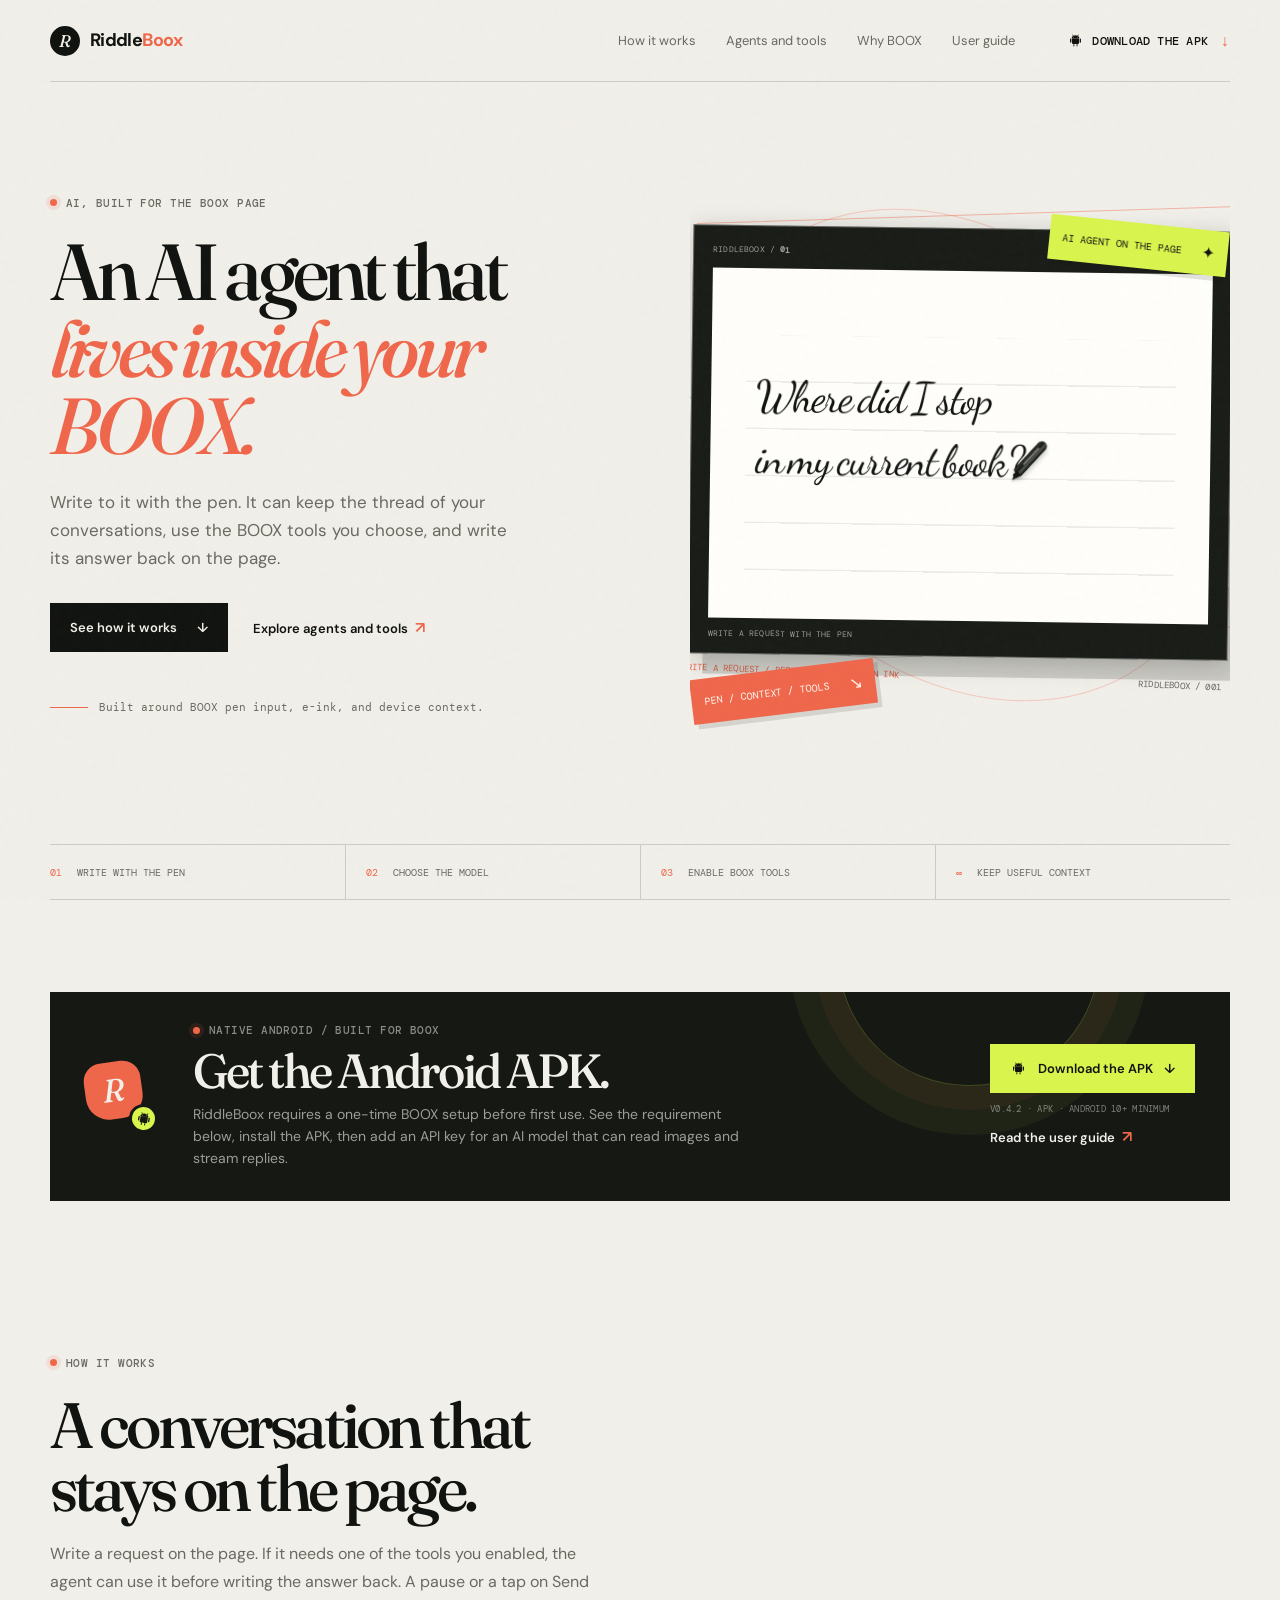
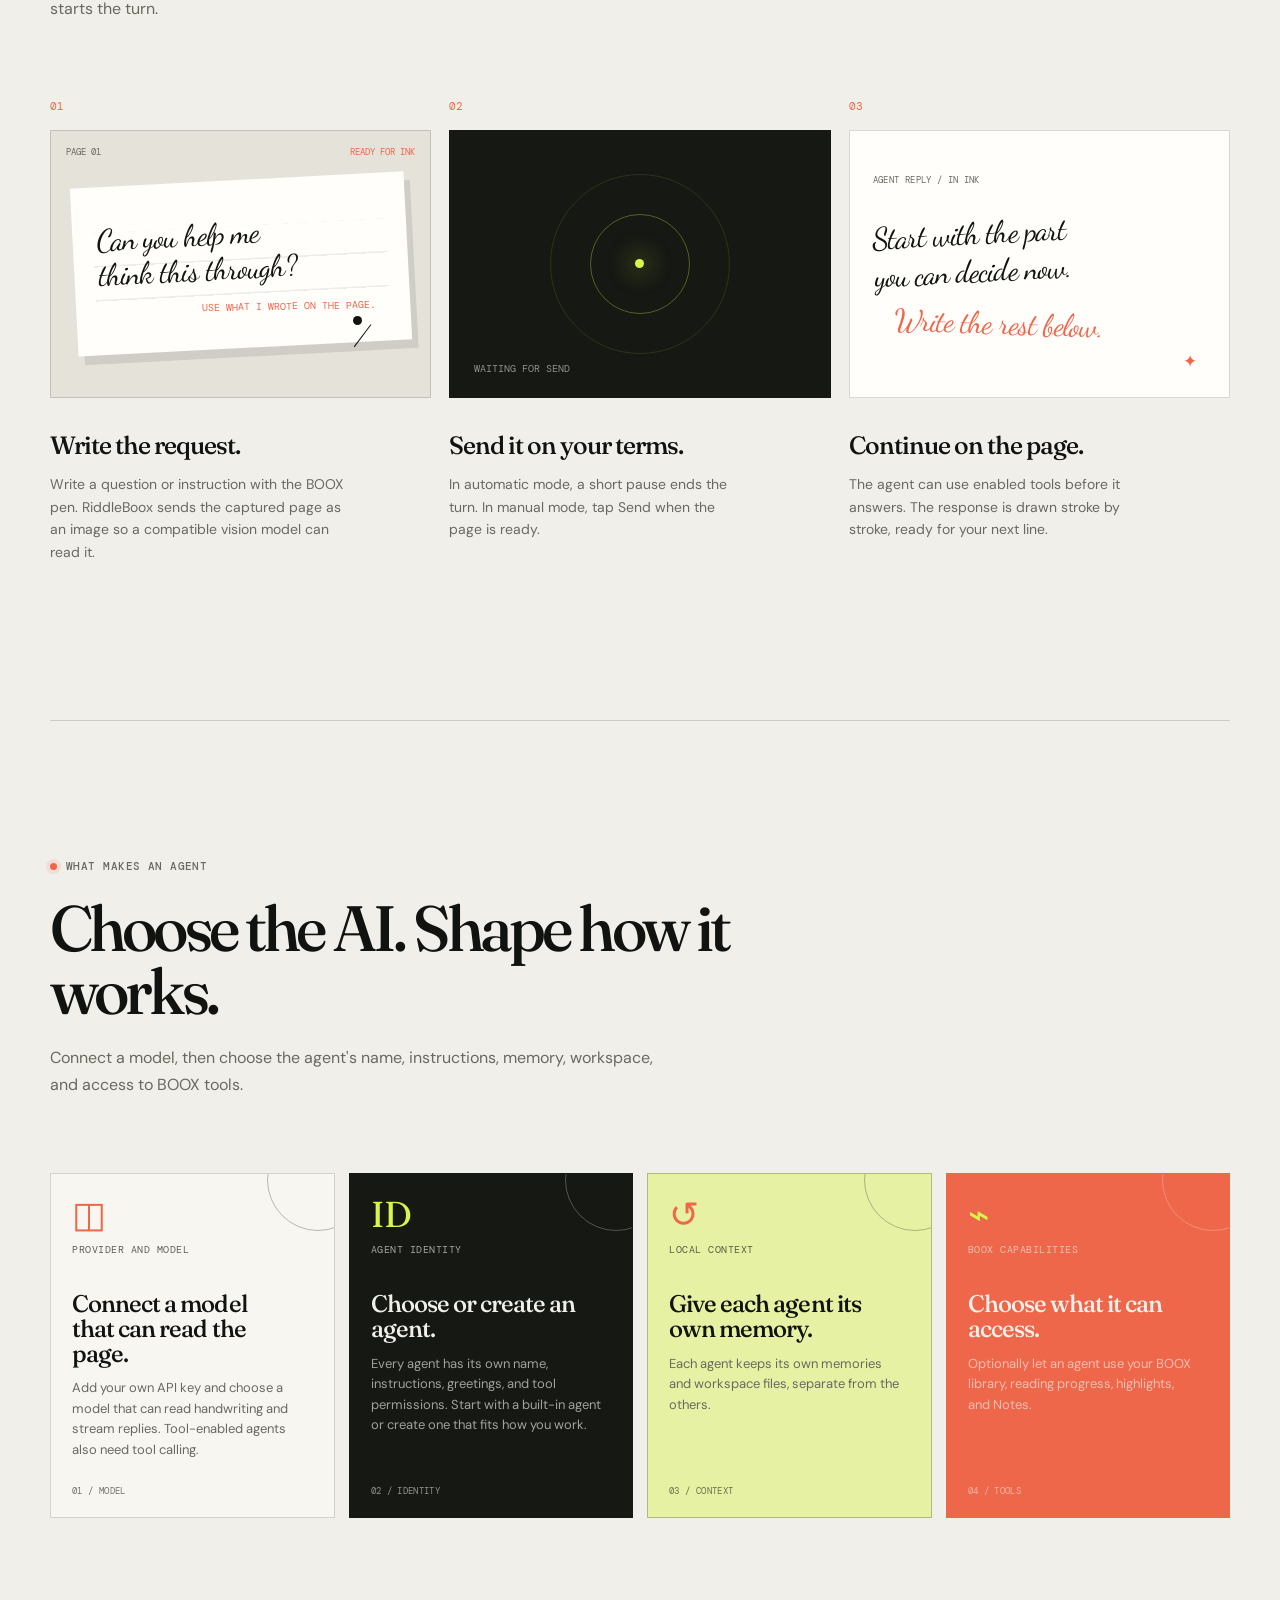
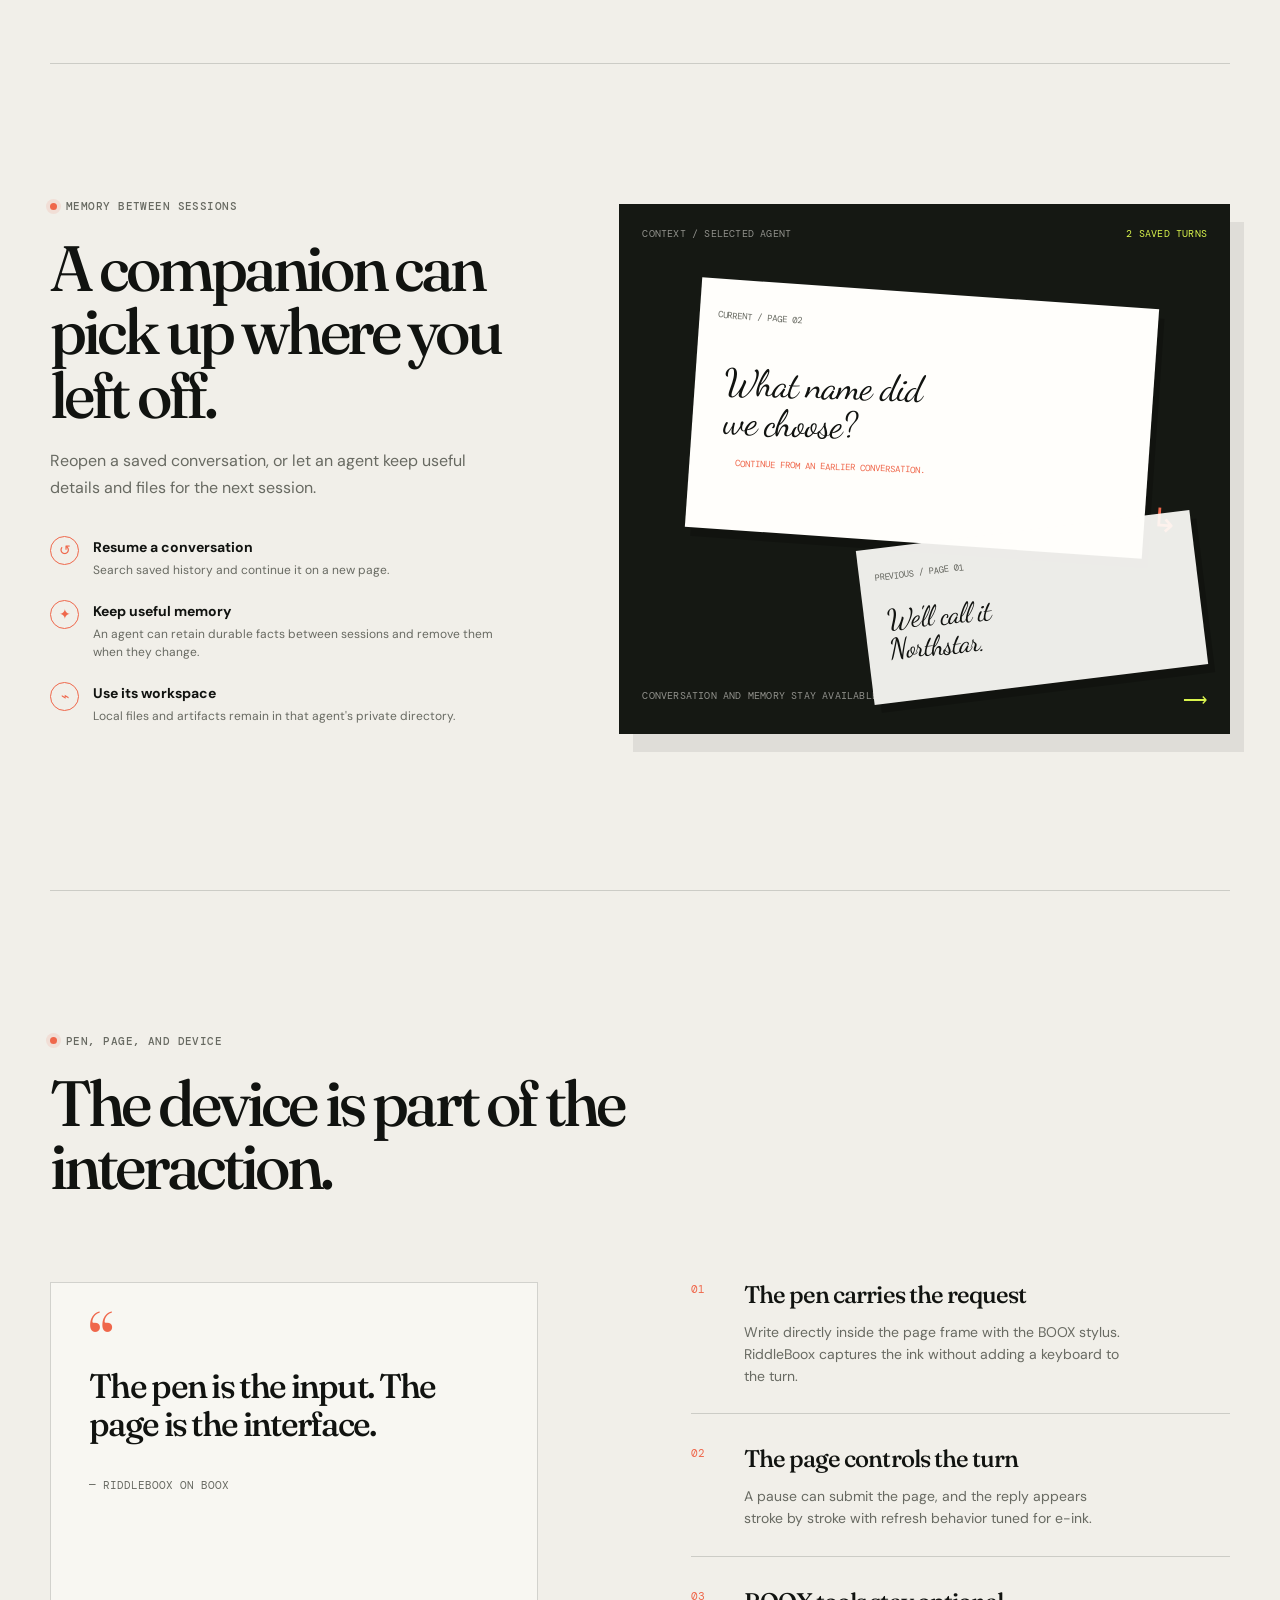
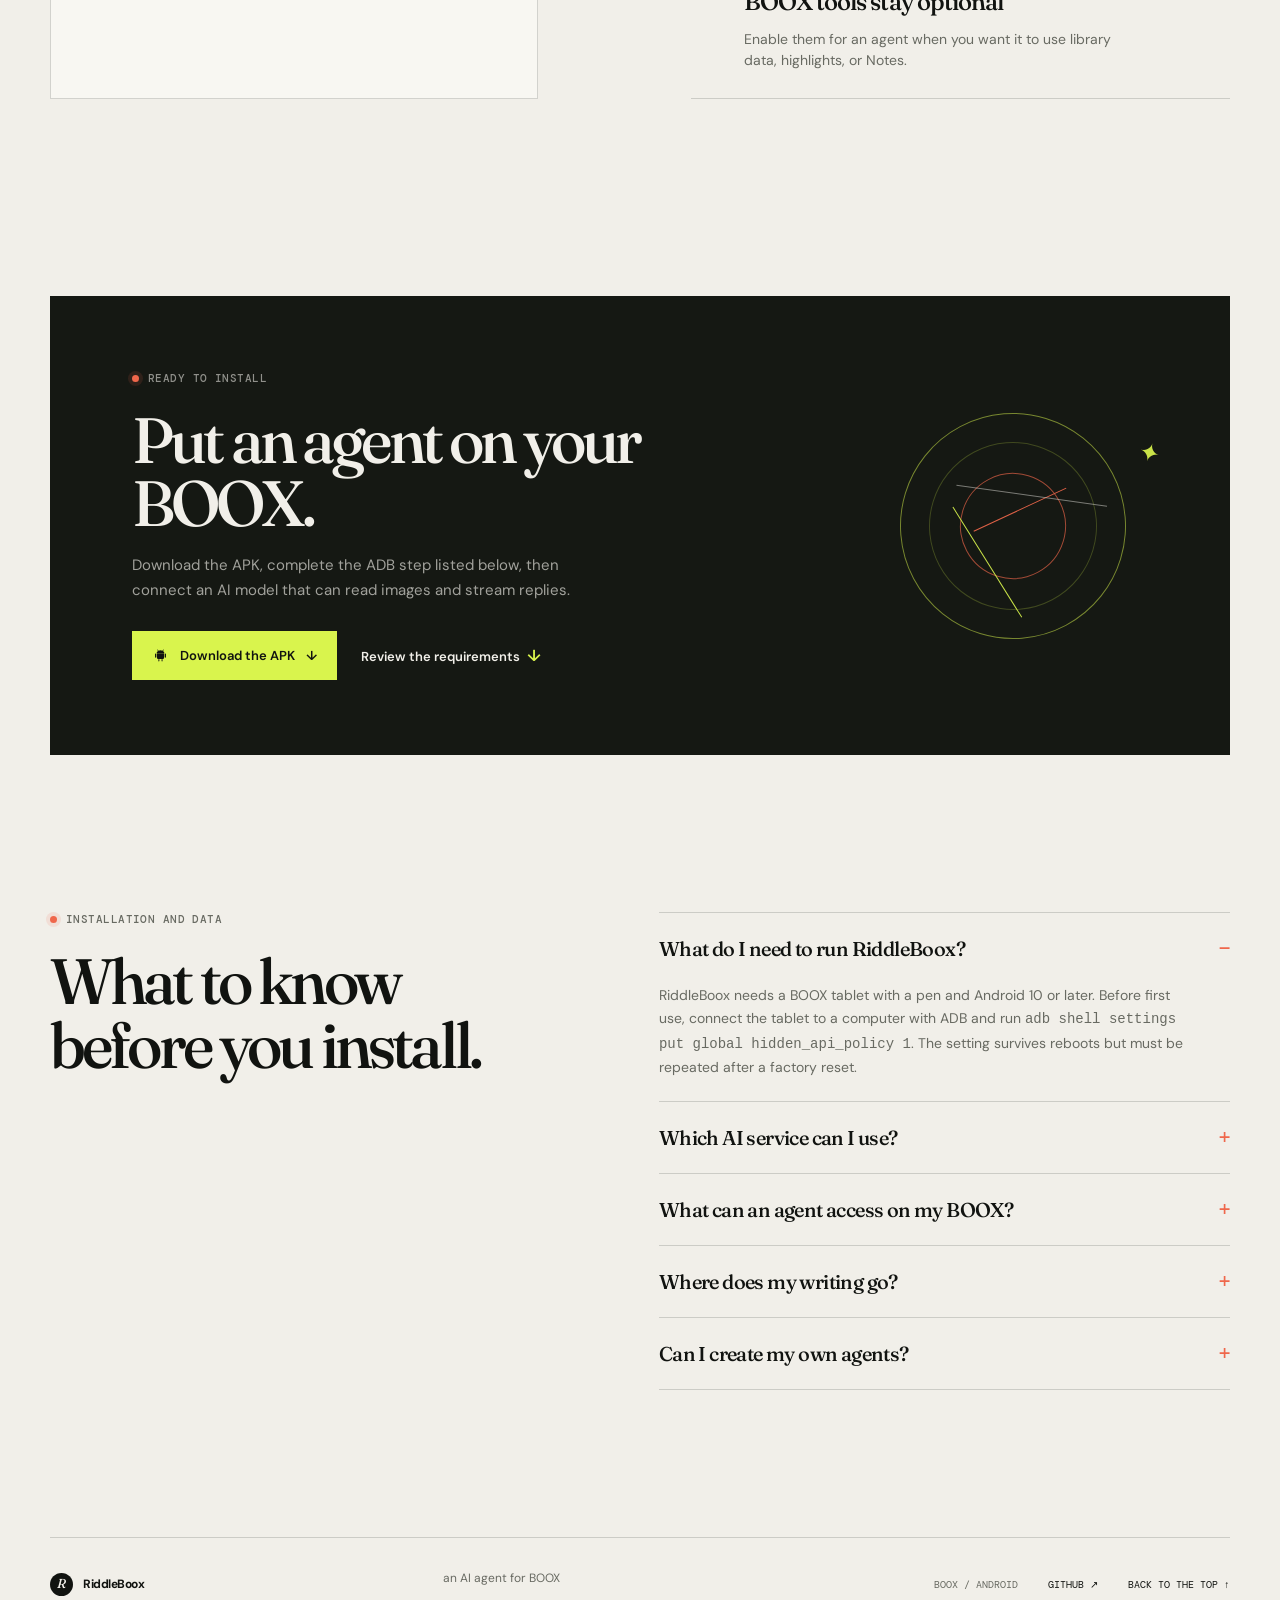
==== commit 3a471ea4: "chore: release v0.4.2 Store assets follow the v0.4.0 brand: the Play icon and feature graphic are re" ====
--- a/pages/index.html
+++ b/pages/index.html
@@ -136,7 +136,7 @@
             </svg>
             Download the APK <span aria-hidden="true">↓</span>
           </a>
-          <span class="download-note" id="download-note">v0.4.1 · APK · Android 10+ minimum</span>
+          <span class="download-note" id="download-note">v0.4.2 · APK · Android 10+ minimum</span>
           <a class="text-link" href="guide.html">Read the user guide <span aria-hidden="true">↗</span></a>
         </div>
       </section>
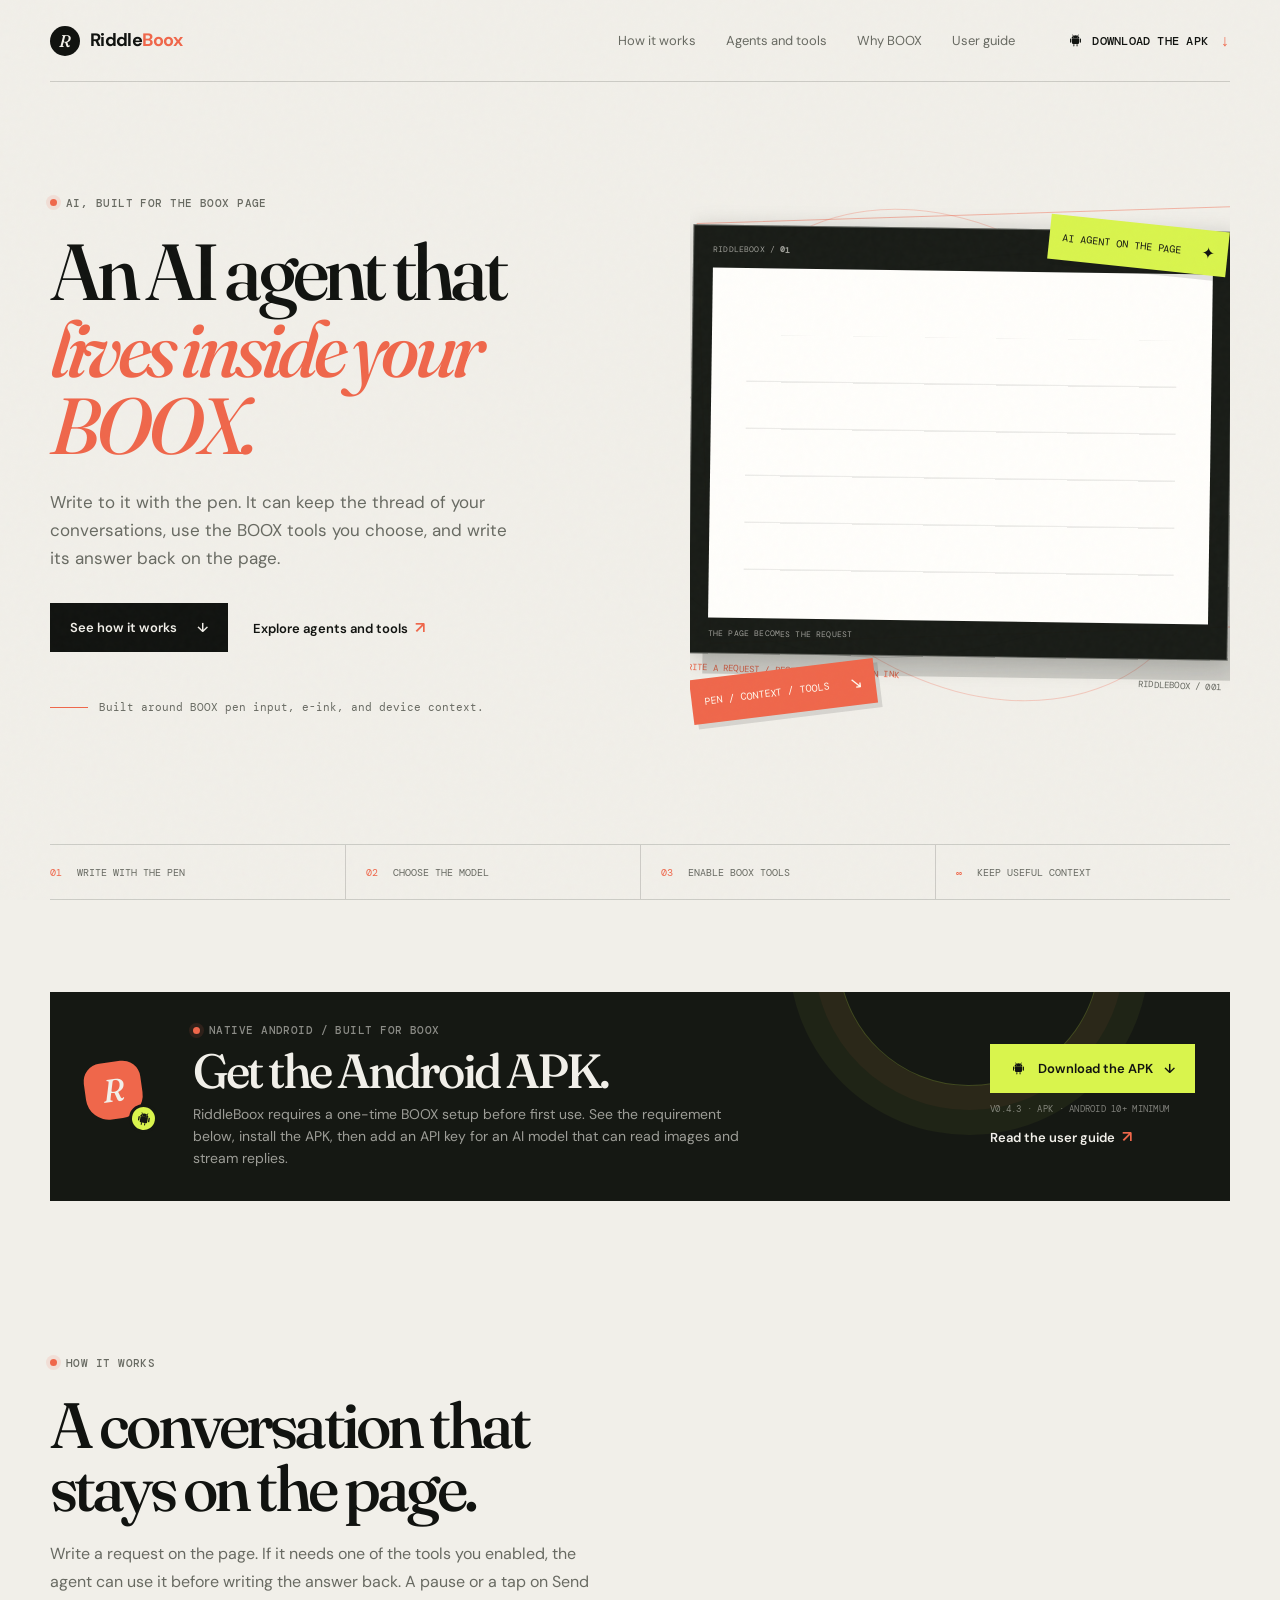
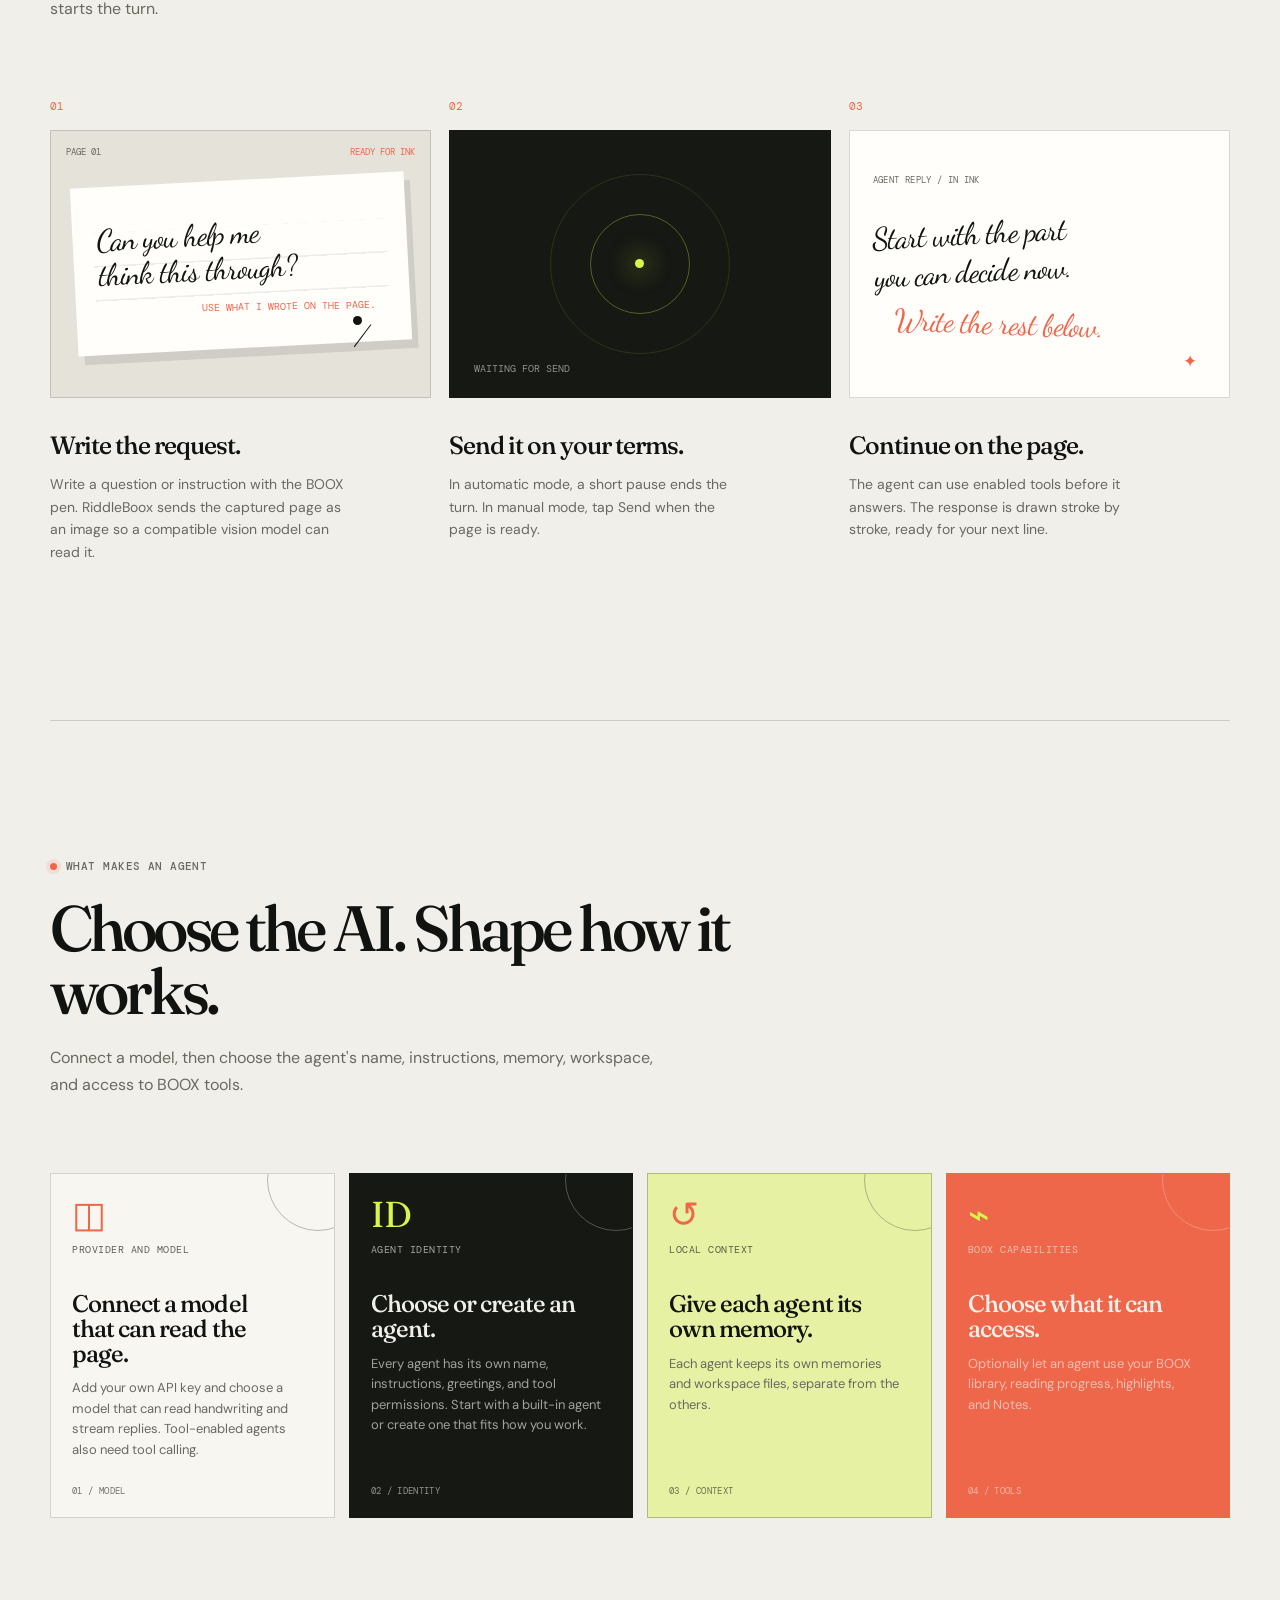
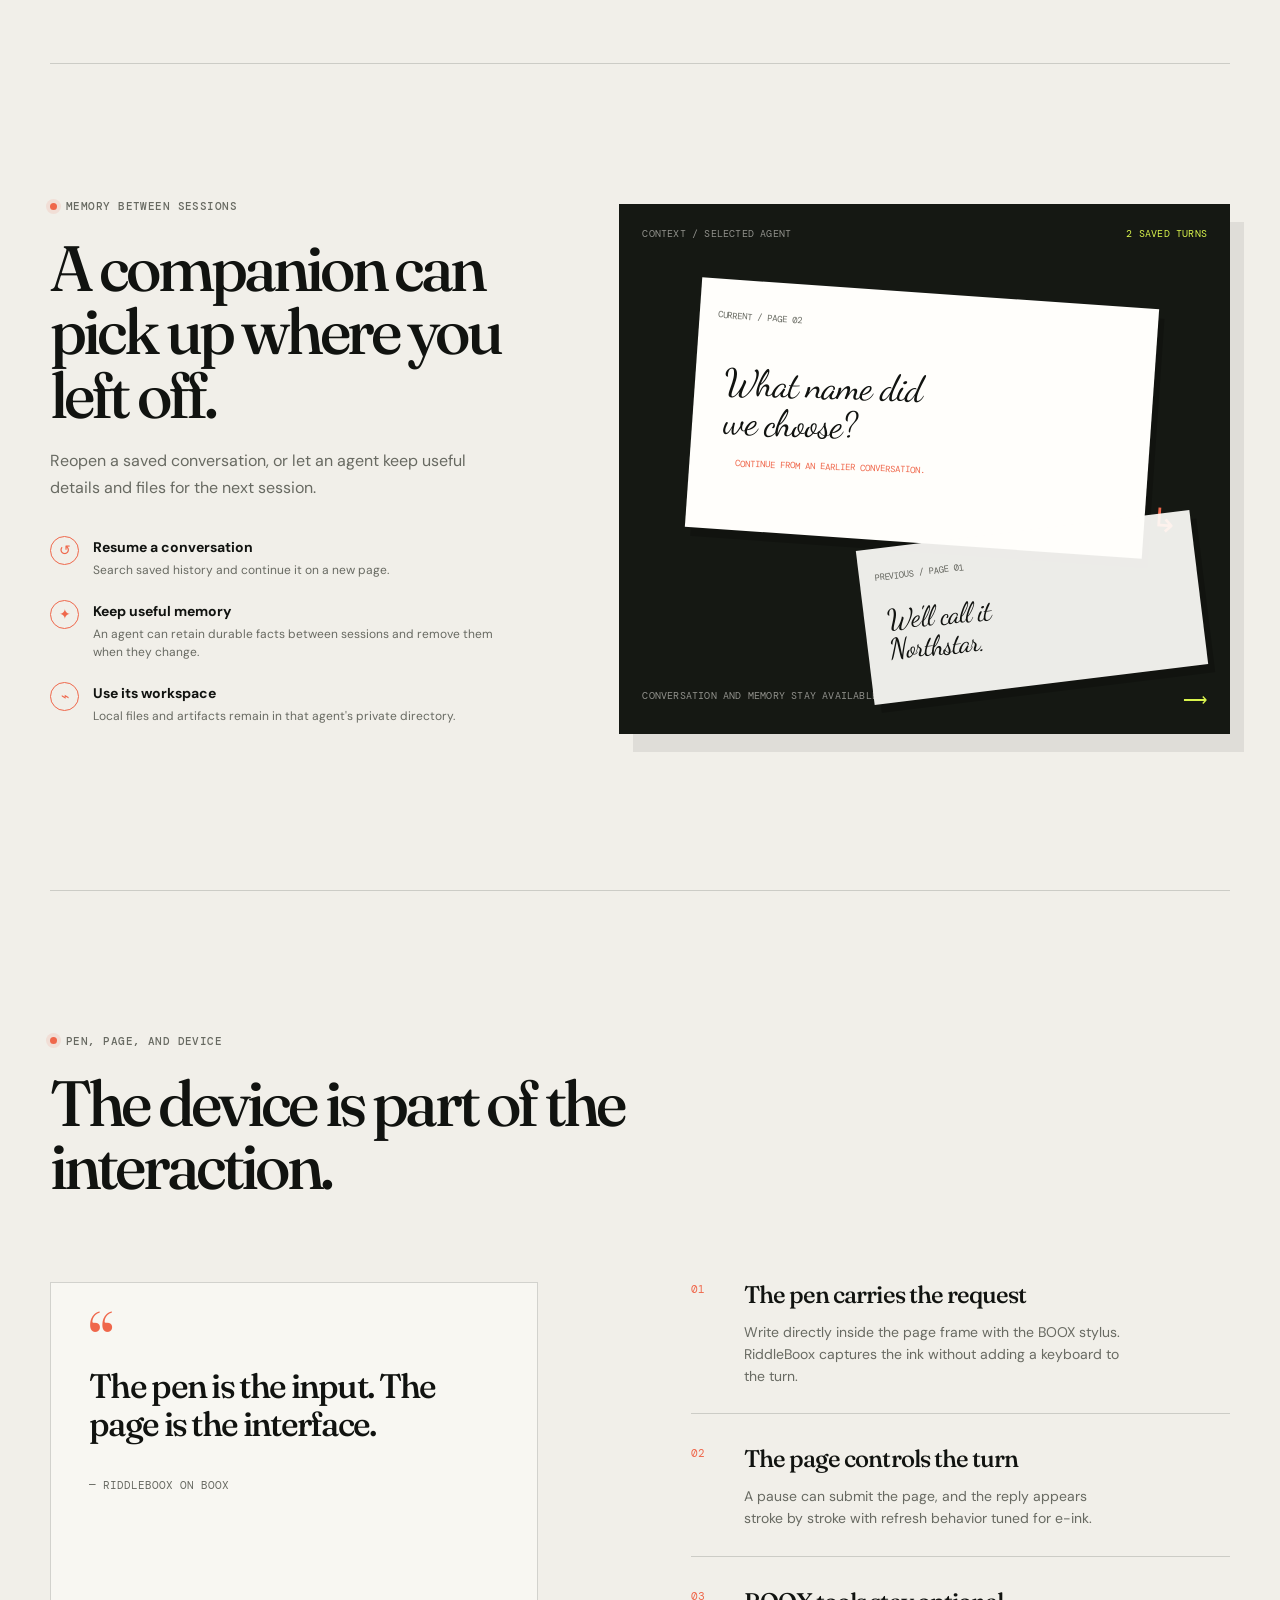
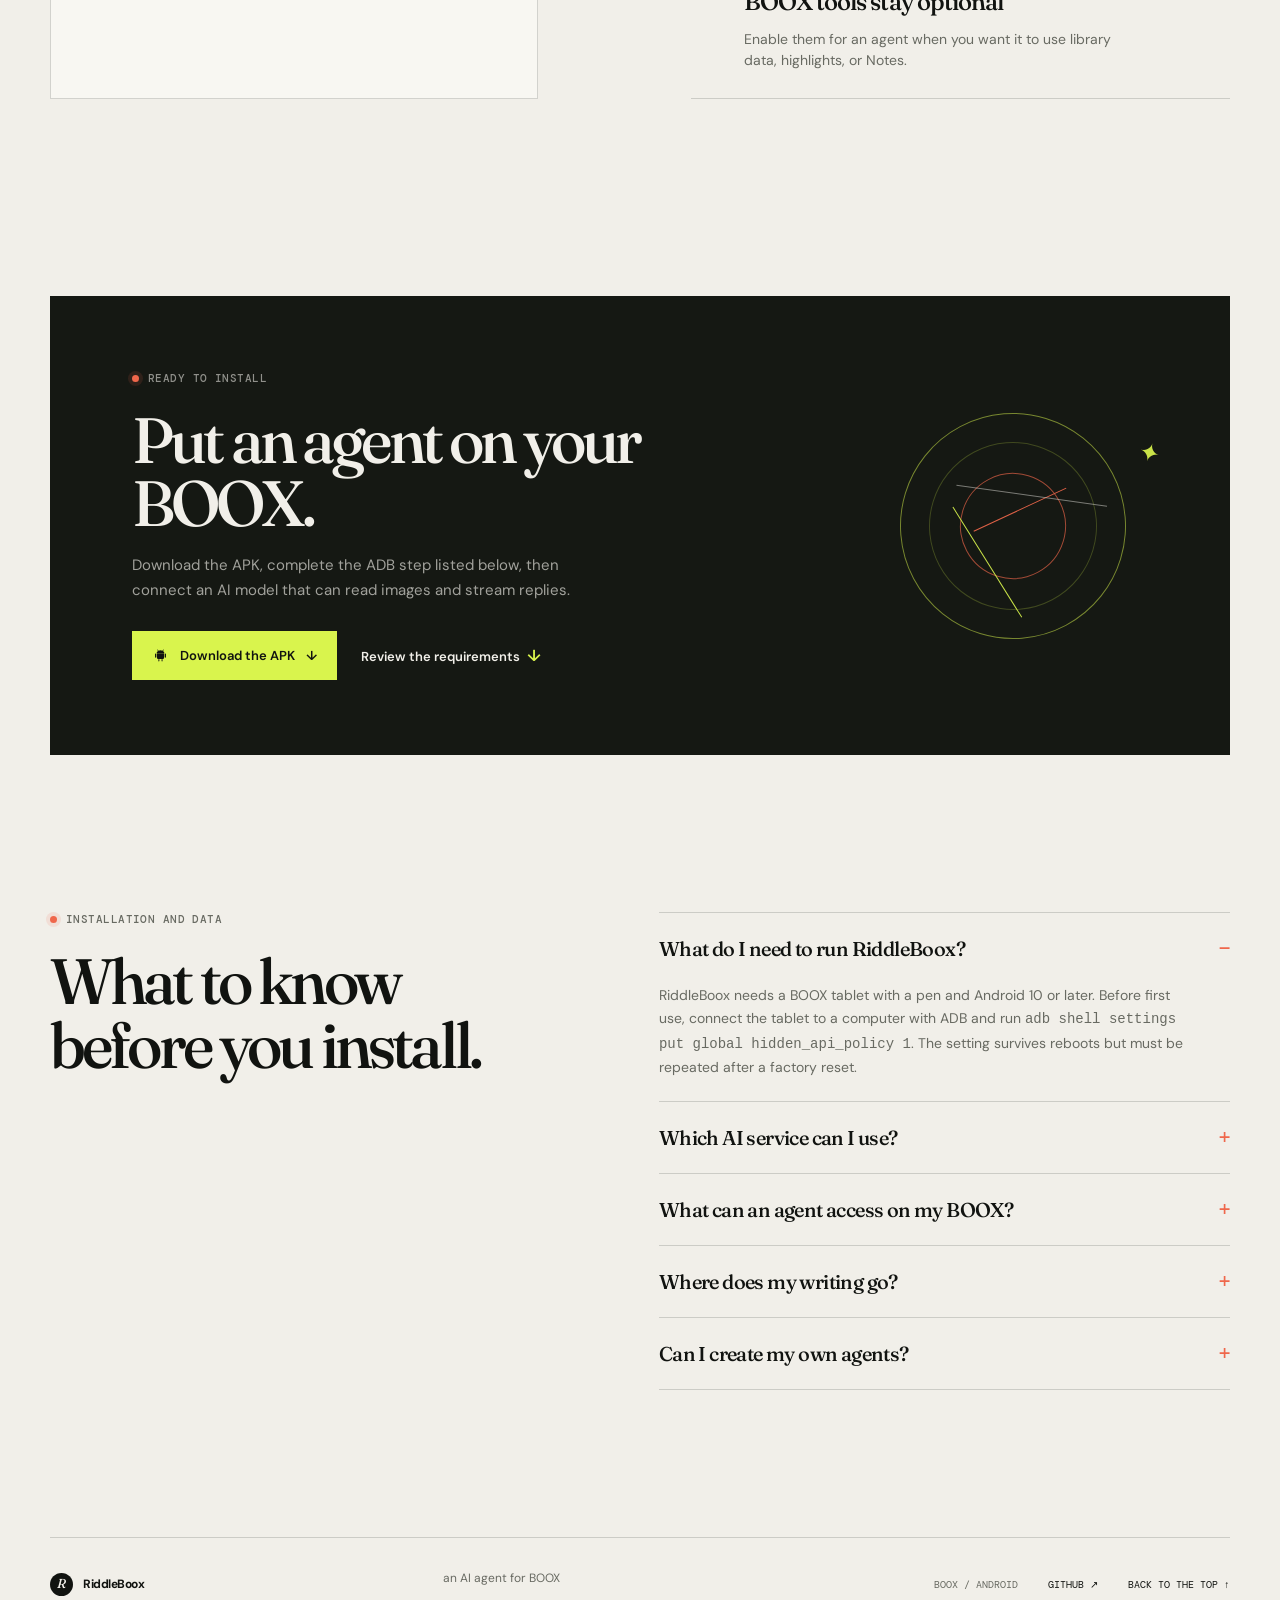
==== commit ea8201db: "chore: release v0.4.3 Co-Authored-By: Claude Fable 5 <noreply@anthropic.com>" ====
--- a/pages/index.html
+++ b/pages/index.html
@@ -136,7 +136,7 @@
             </svg>
             Download the APK <span aria-hidden="true">↓</span>
           </a>
-          <span class="download-note" id="download-note">v0.4.2 · APK · Android 10+ minimum</span>
+          <span class="download-note" id="download-note">v0.4.3 · APK · Android 10+ minimum</span>
           <a class="text-link" href="guide.html">Read the user guide <span aria-hidden="true">↗</span></a>
         </div>
       </section>
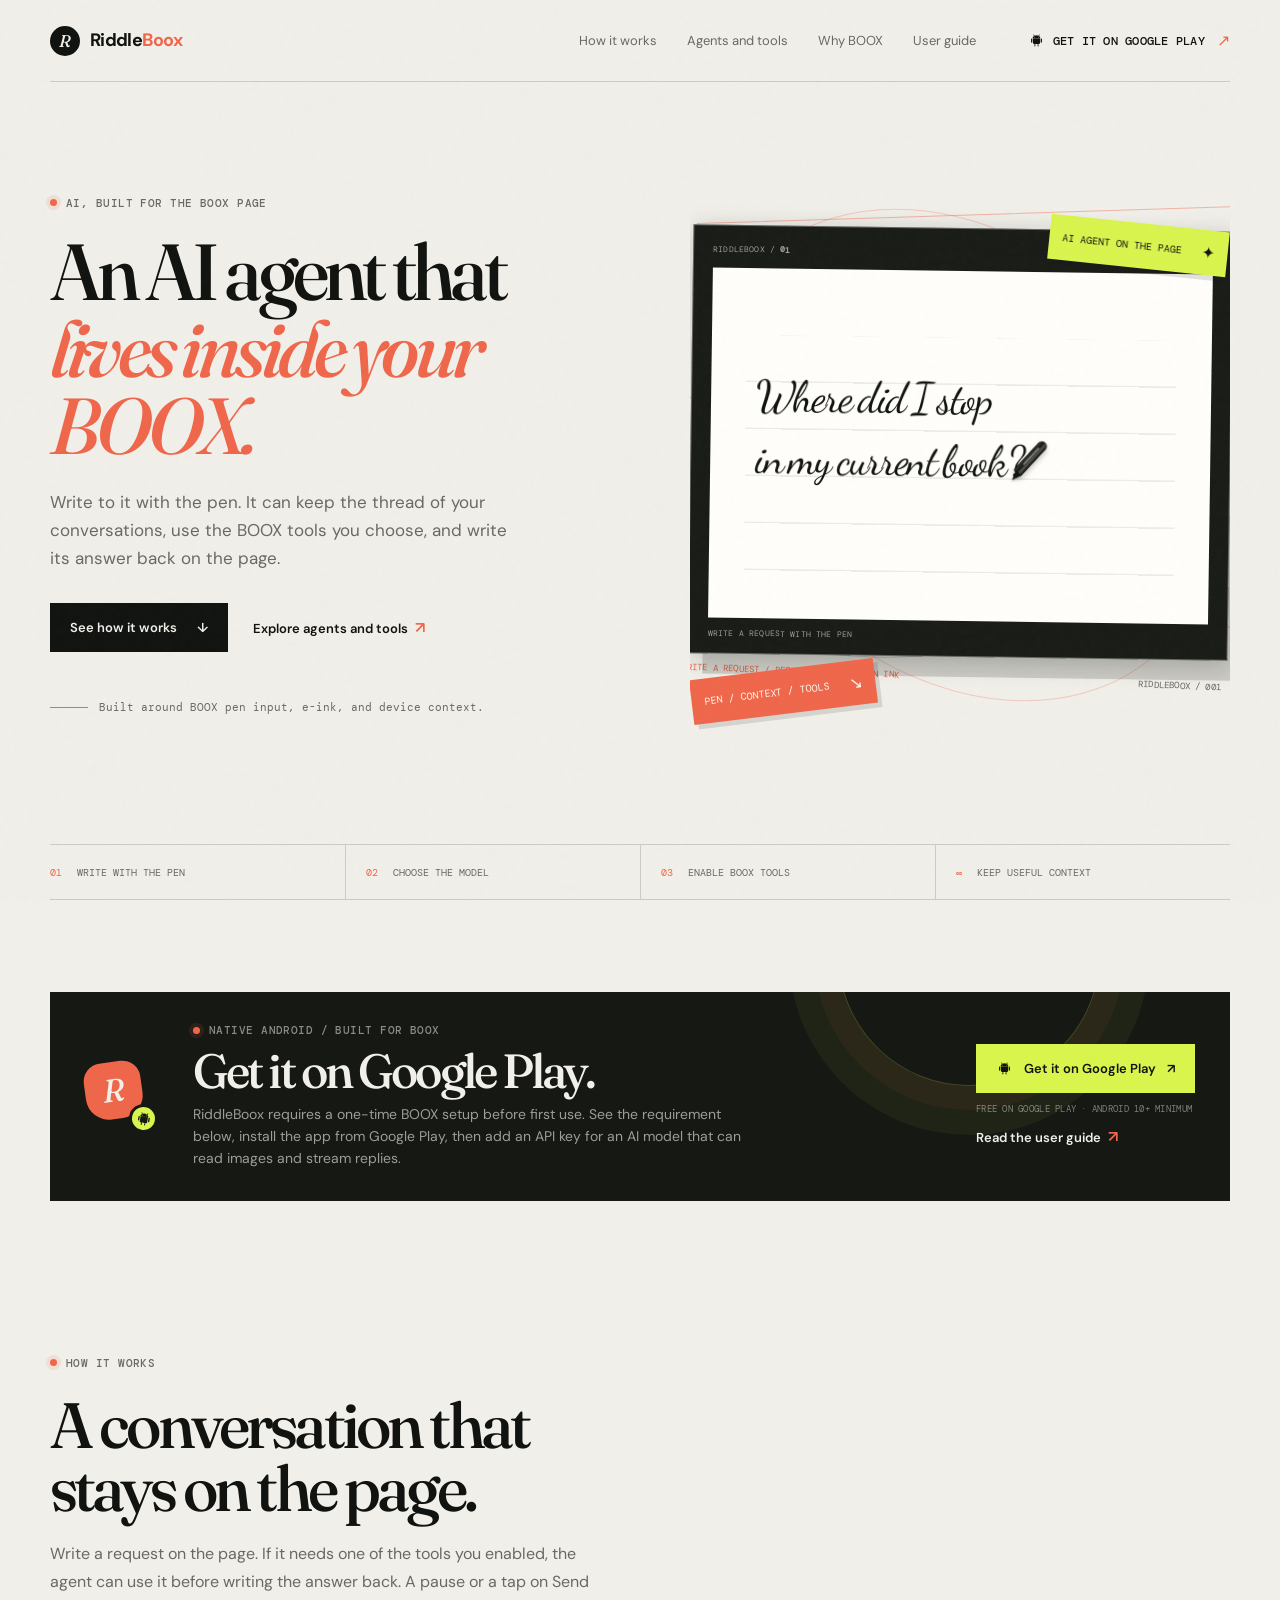
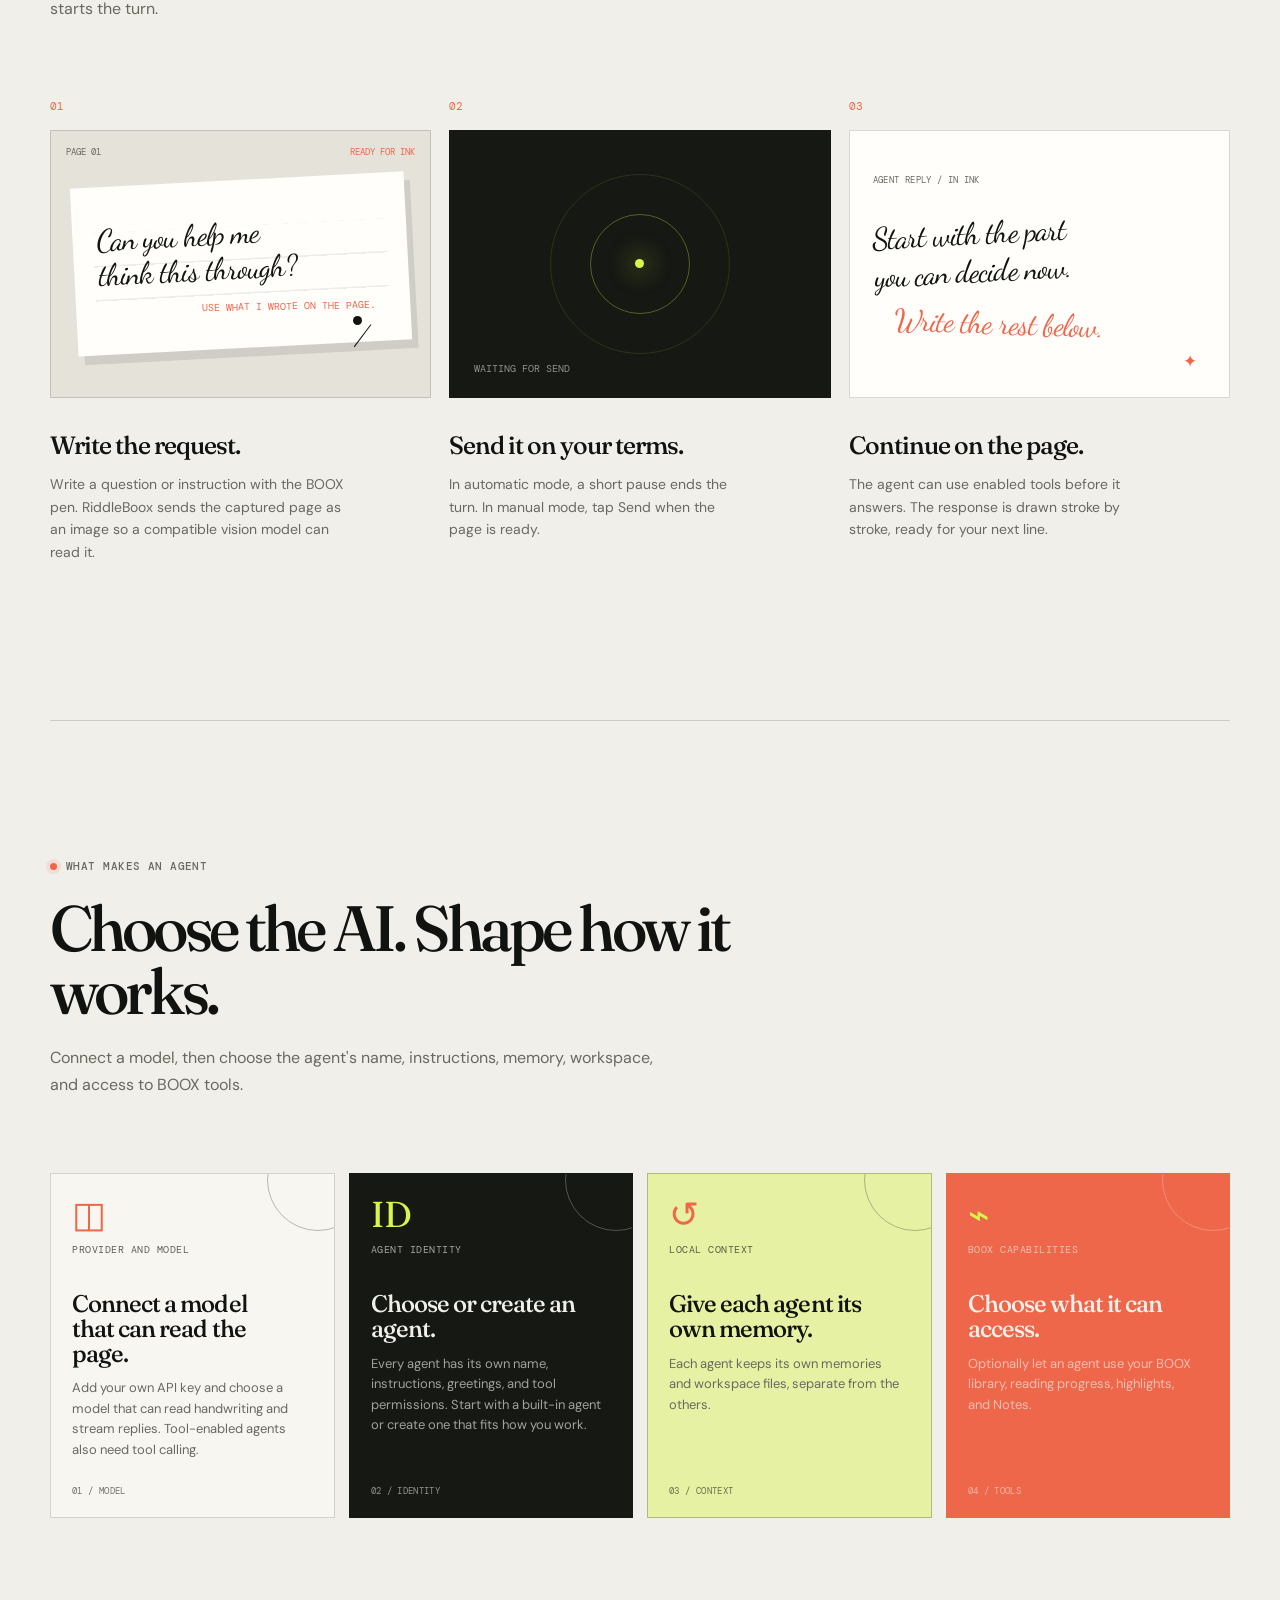
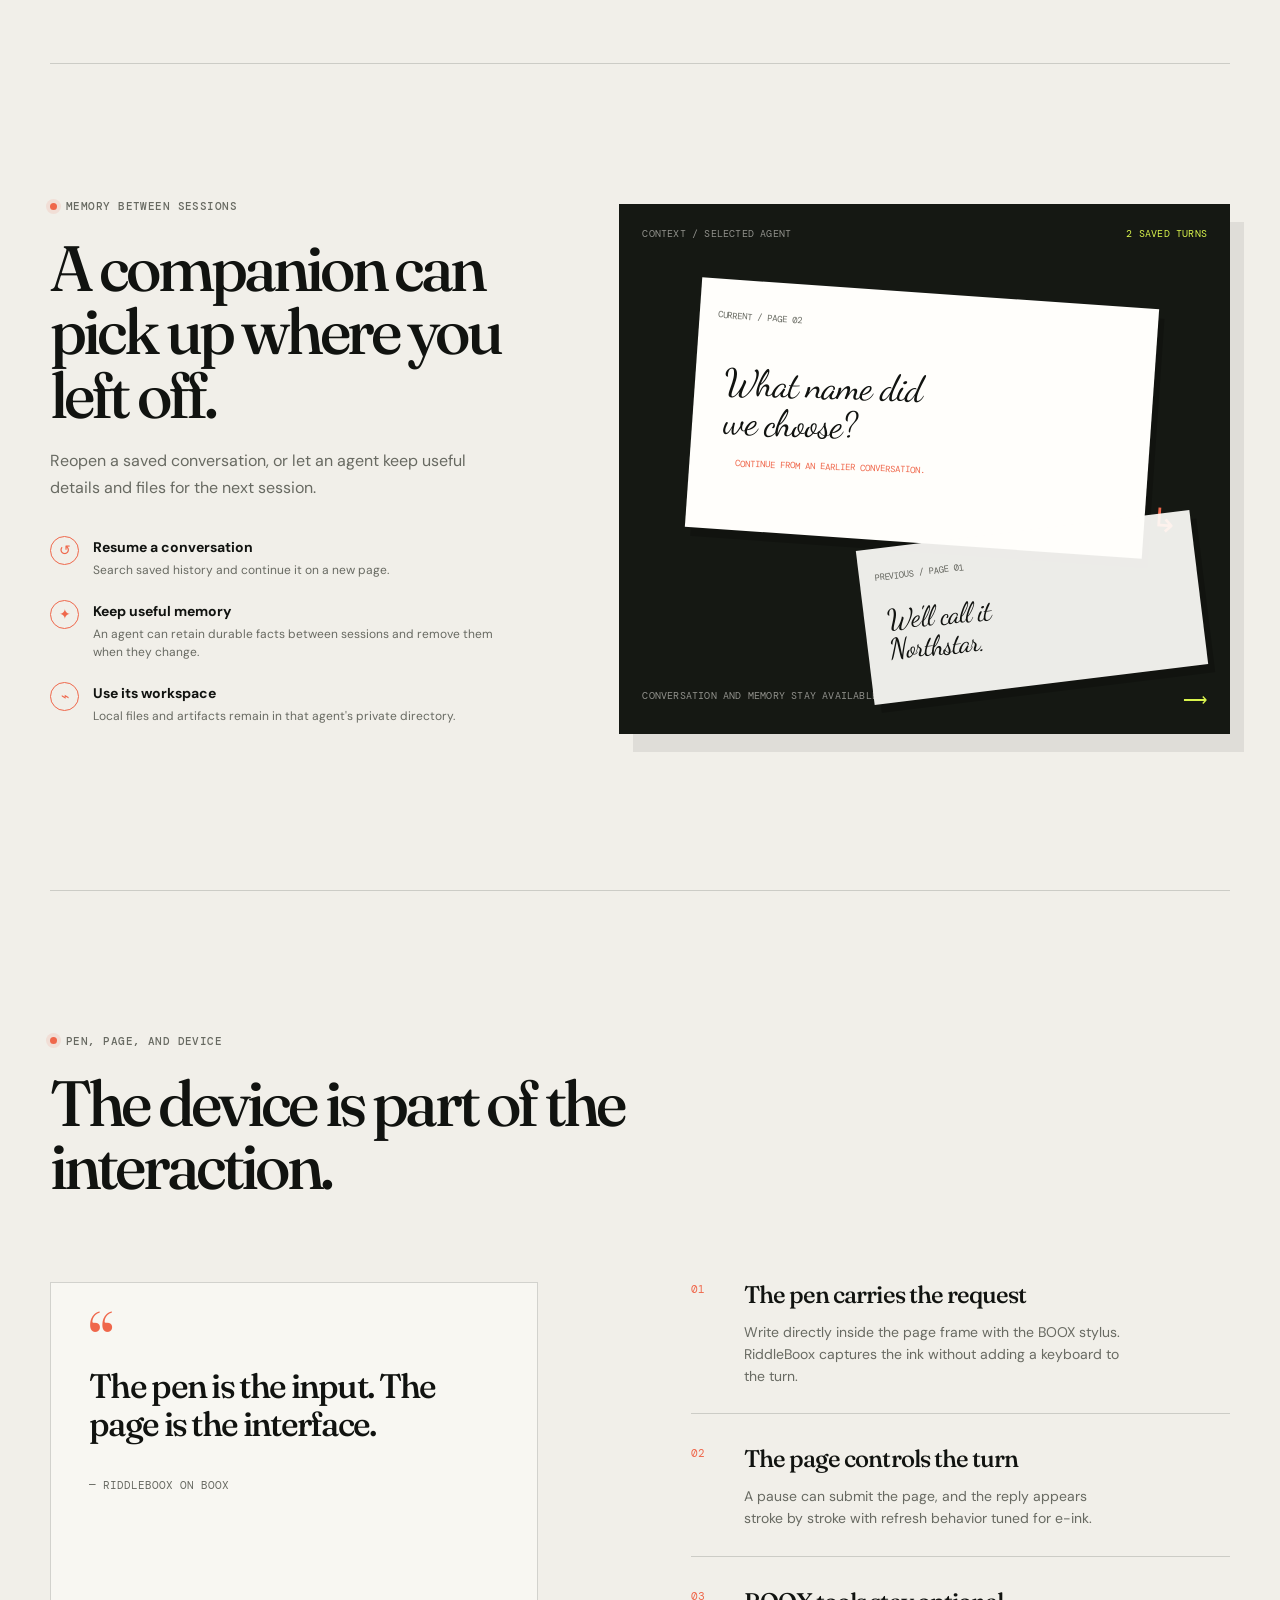
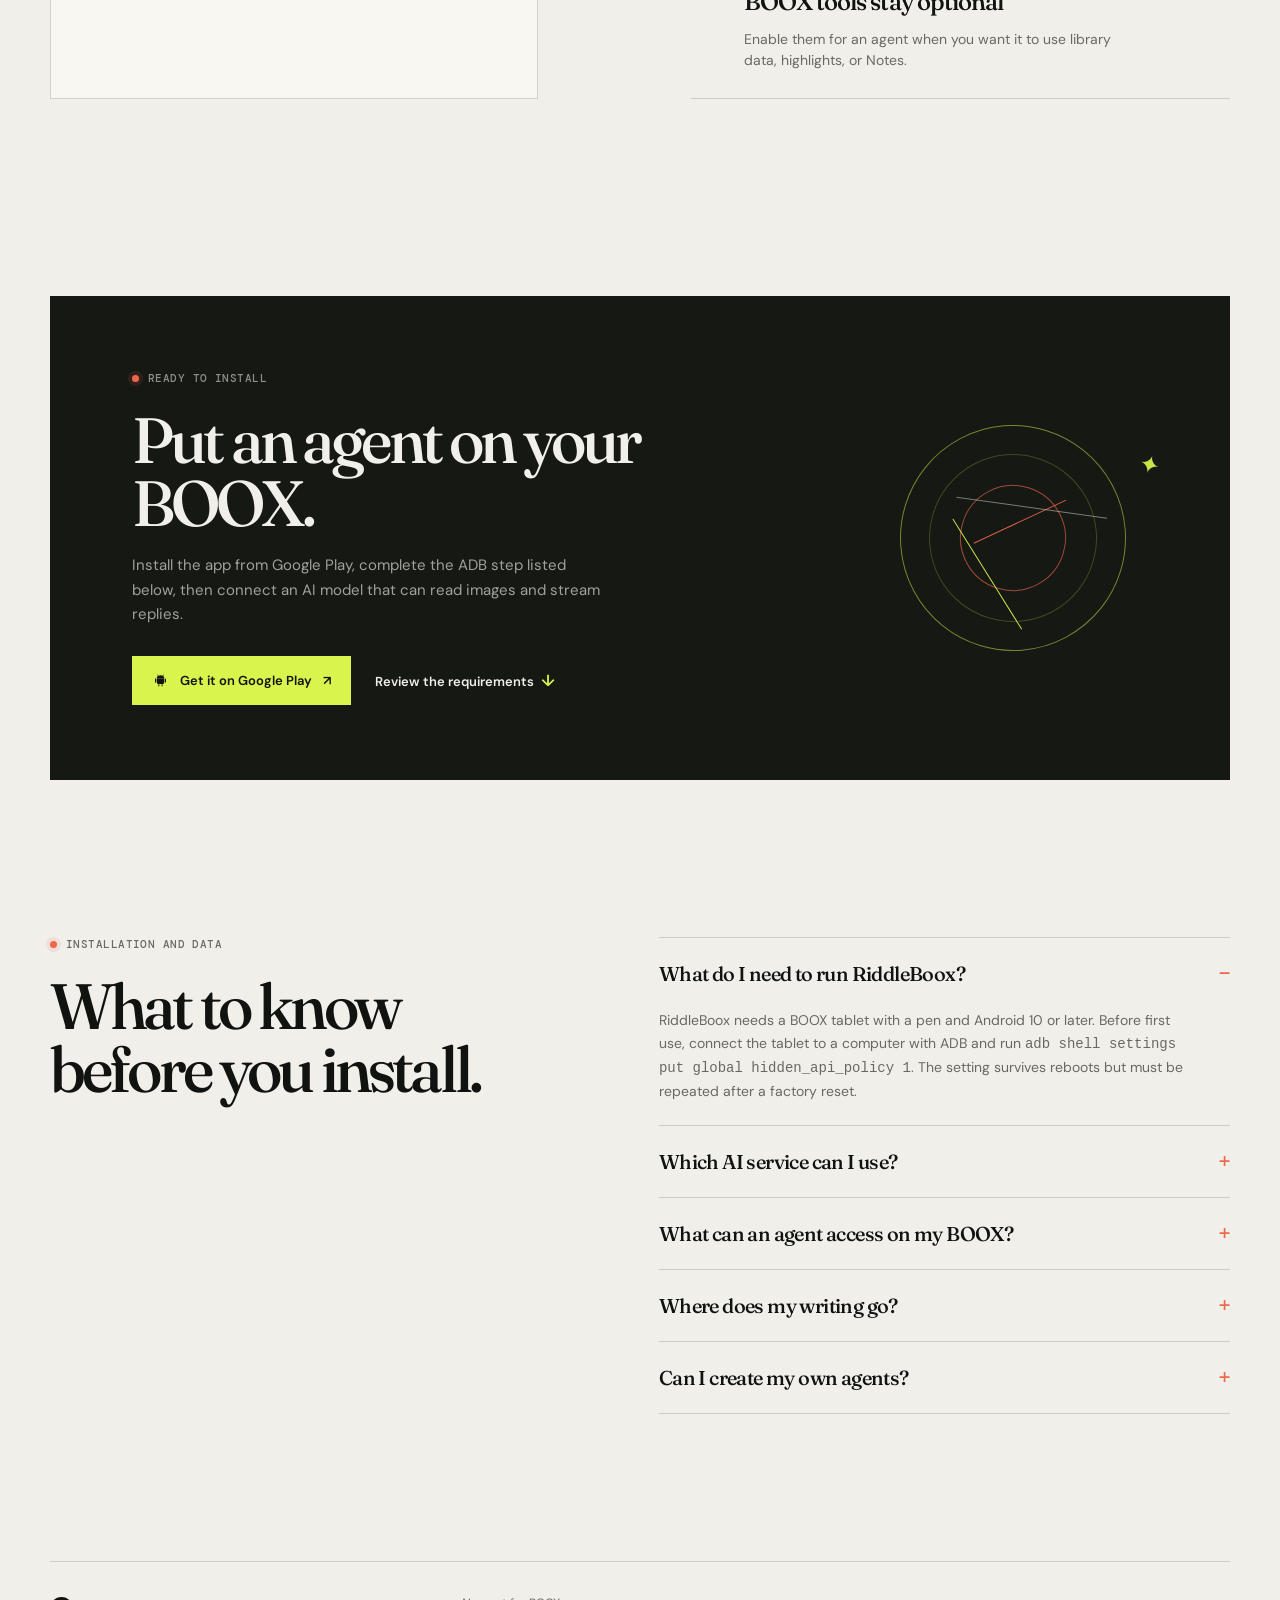
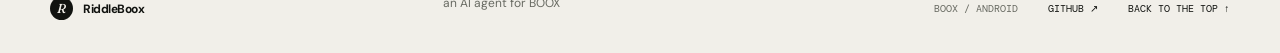
==== commit 908966aa: "feat(pages): ship from Google Play Every download CTA points at the Play listing (play.google.com/st" ====
--- a/pages/index.html
+++ b/pages/index.html
@@ -44,7 +44,7 @@
           <circle cx="9.2" cy="7.1" r=".55" fill="var(--paper)" />
           <circle cx="14.8" cy="7.1" r=".55" fill="var(--paper)" />
         </svg>
-        Download the APK <span aria-hidden="true">↓</span>
+        Get it on Google Play <span aria-hidden="true">↗</span>
       </a>
     </header>
 
@@ -124,8 +124,8 @@
         </div>
         <div class="download-copy">
           <p class="eyebrow"><span class="eyebrow-dot"></span> Native Android / built for BOOX</p>
-          <h2>Get the Android APK.</h2>
-          <p>RiddleBoox requires a one-time BOOX setup before first use. See the requirement below, install the APK, then add an API key for an AI model that can read images and stream replies.</p>
+          <h2>Get it on Google Play.</h2>
+          <p>RiddleBoox requires a one-time BOOX setup before first use. See the requirement below, install the app from Google Play, then add an API key for an AI model that can read images and stream replies.</p>
         </div>
         <div class="download-actions">
           <a class="button button-download is-pending" href="#download" data-android-download aria-describedby="download-note">
@@ -134,9 +134,9 @@
               <circle cx="9.2" cy="7.1" r=".55" fill="var(--acid)" />
               <circle cx="14.8" cy="7.1" r=".55" fill="var(--acid)" />
             </svg>
-            Download the APK <span aria-hidden="true">↓</span>
+            Get it on Google Play <span aria-hidden="true">↗</span>
           </a>
-          <span class="download-note" id="download-note">v0.4.3 · APK · Android 10+ minimum</span>
+          <span class="download-note" id="download-note">Free on Google Play · Android 10+ minimum</span>
           <a class="text-link" href="guide.html">Read the user guide <span aria-hidden="true">↗</span></a>
         </div>
       </section>
@@ -300,7 +300,7 @@
           <div class="start-copy">
             <p class="eyebrow eyebrow-light"><span class="eyebrow-dot"></span> Ready to install</p>
             <h2>Put an agent on your BOOX.</h2>
-            <p>Download the APK, complete the ADB step listed below, then connect an AI model that can read images and stream replies.</p>
+            <p>Install the app from Google Play, complete the ADB step listed below, then connect an AI model that can read images and stream replies.</p>
             <div class="start-actions">
               <a class="button button-light button-download" href="#download" data-android-download>
                 <svg class="android-icon" viewBox="0 0 24 24" aria-hidden="true">
@@ -308,7 +308,7 @@
                   <circle cx="9.2" cy="7.1" r=".55" fill="var(--ink)" />
                   <circle cx="14.8" cy="7.1" r=".55" fill="var(--ink)" />
                 </svg>
-                Download the APK <span aria-hidden="true">↓</span>
+                Get it on Google Play <span aria-hidden="true">↗</span>
               </a>
               <a class="light-link" href="#faq">Review the requirements <span aria-hidden="true">↓</span></a>
             </div>
